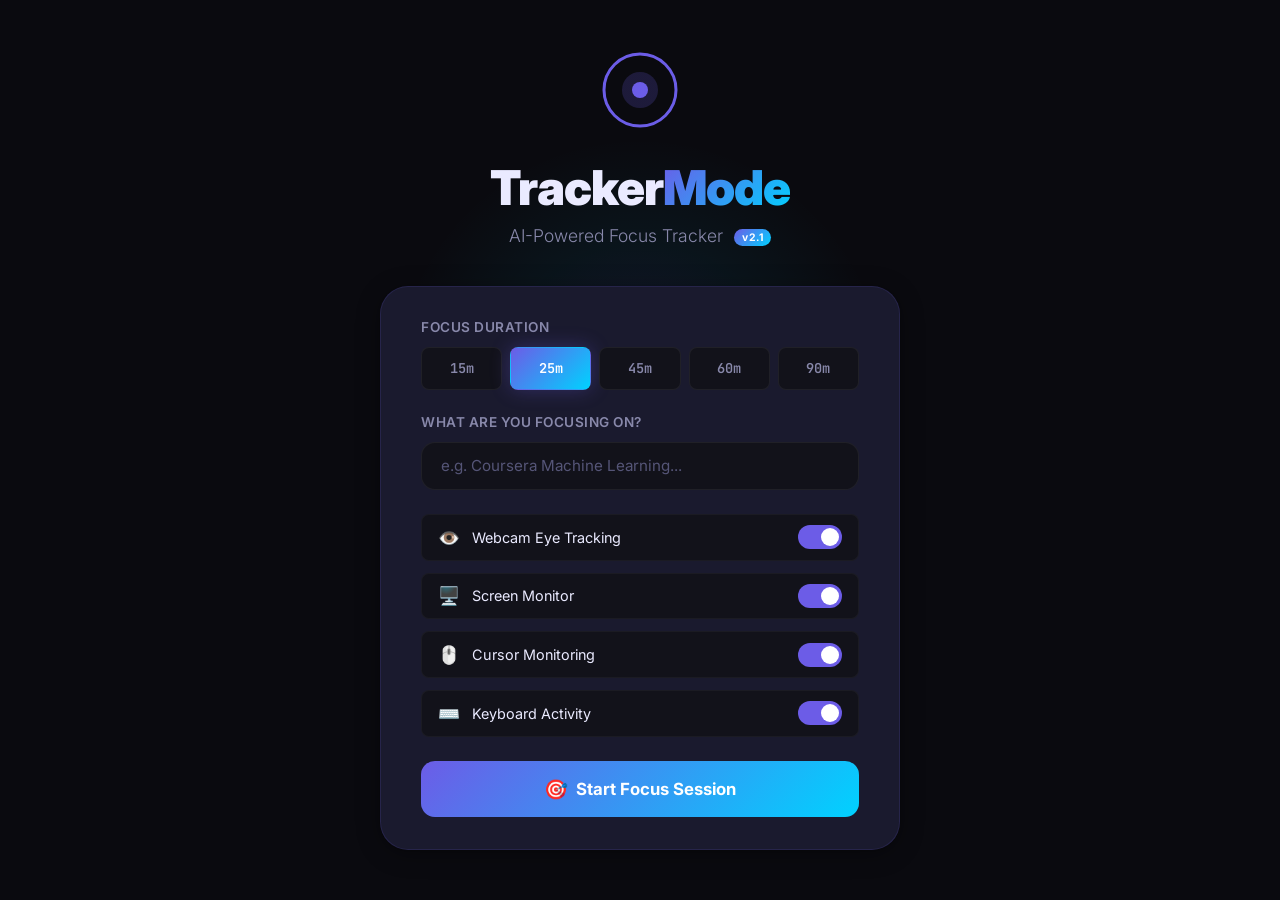
==== static/index.html @ 08599311 "feat: Implement core web interface for the focus tracker, including screen capture, Picture-in-Pictu" ====
<!DOCTYPE html>
<html lang="en">

<head>
    <meta charset="UTF-8">
    <meta name="viewport" content="width=device-width, initial-scale=1.0">
    <meta name="description"
        content="TrackerMode v2.1 — AI-powered focus tracker with eye tracking, screen monitoring, and AI analysis">
    <link rel="icon" type="image/svg+xml" href="/static/favicon.svg">
    <title>TrackerMode — Focus Tracker</title>
    <link rel="preconnect" href="https://fonts.googleapis.com">
    <link rel="preconnect" href="https://fonts.gstatic.com" crossorigin>
    <link
        href="https://fonts.googleapis.com/css2?family=Inter:wght@300;400;500;600;700;800;900&family=JetBrains+Mono:wght@400;500;600&display=swap"
        rel="stylesheet">
    <link rel="stylesheet" href="/static/style.css">
</head>

<body>
    <!-- ===== SPLASH / START SCREEN ===== -->
    <div id="splash-screen" class="screen active">
        <div class="splash-container">
            <div class="splash-glow"></div>
            <div class="splash-icon">
                <svg width="80" height="80" viewBox="0 0 80 80" fill="none">
                    <circle cx="40" cy="40" r="36" stroke="url(#grad1)" stroke-width="3" fill="none" />
                    <circle cx="40" cy="40" r="18" fill="url(#grad1)" opacity="0.2" />
                    <circle cx="40" cy="40" r="8" fill="url(#grad1)" />
                    <defs>
                        <linearGradient id="grad1" x1="0" y1="0" x2="80" y2="80">
                            <stop offset="0%" stop-color="#6C5CE7" />
                            <stop offset="100%" stop-color="#00D2FF" />
                        </linearGradient>
                    </defs>
                </svg>
            </div>
            <h1 class="splash-title">Tracker<span class="gradient-text">Mode</span></h1>
            <p class="splash-subtitle">AI-Powered Focus Tracker <span class="version-badge">v2.1</span></p>

            <div class="setup-card">
                <div class="setup-field">
                    <label for="focus-duration">Focus Duration</label>
                    <div class="duration-selector">
                        <button class="duration-btn" data-minutes="15">15m</button>
                        <button class="duration-btn active" data-minutes="25">25m</button>
                        <button class="duration-btn" data-minutes="45">45m</button>
                        <button class="duration-btn" data-minutes="60">60m</button>
                        <button class="duration-btn" data-minutes="90">90m</button>
                    </div>
                </div>

                <div class="setup-field">
                    <label for="focus-task">What are you focusing on?</label>
                    <input type="text" id="focus-task" placeholder="e.g. Coursera Machine Learning..."
                        autocomplete="off">
                </div>

                <div class="setup-toggles">
                    <div class="toggle-item">
                        <span class="toggle-icon">👁️</span>
                        <span class="toggle-label">Webcam Eye Tracking</span>
                        <label class="toggle-switch">
                            <input type="checkbox" id="toggle-webcam" checked>
                            <span class="toggle-slider"></span>
                        </label>
                    </div>
                    <div class="toggle-item">
                        <span class="toggle-icon">🖥️</span>
                        <span class="toggle-label">Screen Monitor</span>
                        <label class="toggle-switch">
                            <input type="checkbox" id="toggle-screen" checked>
                            <span class="toggle-slider"></span>
                        </label>
                    </div>
                    <div class="toggle-item">
                        <span class="toggle-icon">🖱️</span>
                        <span class="toggle-label">Cursor Monitoring</span>
                        <label class="toggle-switch">
                            <input type="checkbox" id="toggle-cursor" checked>
                            <span class="toggle-slider"></span>
                        </label>
                    </div>
                    <div class="toggle-item">
                        <span class="toggle-icon">⌨️</span>
                        <span class="toggle-label">Keyboard Activity</span>
                        <label class="toggle-switch">
                            <input type="checkbox" id="toggle-keyboard" checked>
                            <span class="toggle-slider"></span>
                        </label>
                    </div>
                </div>

                <button id="btn-start-focus" class="btn-primary btn-glow">
                    <span class="btn-icon">🎯</span>
                    Start Focus Session
                </button>
            </div>
        </div>
    </div>

    <!-- ===== FOCUS SESSION SCREEN ===== -->
    <div id="session-screen" class="screen">
        <div class="session-layout">
            <!-- Top Bar -->
            <header class="session-header">
                <div class="header-left">
                    <div class="logo-mini">
                        <svg width="28" height="28" viewBox="0 0 80 80" fill="none">
                            <circle cx="40" cy="40" r="36" stroke="url(#grad2)" stroke-width="4" fill="none" />
                            <circle cx="40" cy="40" r="8" fill="url(#grad2)" />
                            <defs>
                                <linearGradient id="grad2" x1="0" y1="0" x2="80" y2="80">
                                    <stop offset="0%" stop-color="#6C5CE7" />
                                    <stop offset="100%" stop-color="#00D2FF" />
                                </linearGradient>
                            </defs>
                        </svg>
                    </div>
                    <span class="header-task" id="header-task-name">Focusing...</span>
                </div>
                <div class="header-center">
                    <div class="timer-display" id="timer-display">25:00</div>
                </div>
                <div class="header-right">
                    <button id="btn-pip" class="btn-icon-only btn-pip-launch" title="Open PiP Metrics">
                        <svg width="18" height="18" viewBox="0 0 24 24" fill="none" stroke="currentColor"
                            stroke-width="2">
                            <rect x="2" y="3" width="20" height="14" rx="2" />
                            <rect x="12" y="10" width="8" height="6" rx="1" fill="currentColor" opacity="0.3" />
                        </svg>
                    </button>
                    <button id="btn-pause" class="btn-icon-only" title="Pause">
                        <svg width="20" height="20" viewBox="0 0 24 24" fill="currentColor">
                            <rect x="6" y="4" width="4" height="16" rx="1" />
                            <rect x="14" y="4" width="4" height="16" rx="1" />
                        </svg>
                    </button>
                    <button id="btn-stop" class="btn-icon-only btn-danger" title="End Session">
                        <svg width="20" height="20" viewBox="0 0 24 24" fill="currentColor">
                            <rect x="4" y="4" width="16" height="16" rx="2" />
                        </svg>
                    </button>
                </div>
            </header>

            <!-- Main Content -->
            <main class="session-main">
                <!-- Focus Score Ring -->
                <div class="score-section">
                    <div class="score-ring-container">
                        <svg class="score-ring" viewBox="0 0 200 200">
                            <circle class="score-ring-bg" cx="100" cy="100" r="85" />
                            <circle class="score-ring-fill" id="score-ring-fill" cx="100" cy="100" r="85" />
                        </svg>
                        <div class="score-value">
                            <span class="score-number" id="score-number">--</span>
                            <span class="score-label">Focus Score</span>
                        </div>
                    </div>
                    <div class="score-status" id="score-status">Initializing...</div>
                </div>

                <!-- Stats Grid -->
                <div class="stats-grid">
                    <div class="stat-card" id="stat-webcam">
                        <div class="stat-icon">👁️</div>
                        <div class="stat-info">
                            <span class="stat-value" id="stat-webcam-value">--</span>
                            <span class="stat-label">Eye Contact</span>
                        </div>
                        <div class="stat-indicator" id="stat-webcam-indicator"></div>
                    </div>
                    <div class="stat-card" id="stat-cursor">
                        <div class="stat-icon">🖱️</div>
                        <div class="stat-info">
                            <span class="stat-value" id="stat-cursor-value">Active</span>
                            <span class="stat-label">Cursor</span>
                        </div>
                        <div class="stat-indicator active" id="stat-cursor-indicator"></div>
                    </div>
                    <div class="stat-card" id="stat-keyboard">
                        <div class="stat-icon">⌨️</div>
                        <div class="stat-info">
                            <span class="stat-value" id="stat-keyboard-value">Active</span>
                            <span class="stat-label">Keyboard</span>
                        </div>
                        <div class="stat-indicator active" id="stat-keyboard-indicator"></div>
                    </div>
                    <div class="stat-card">
                        <div class="stat-icon">📊</div>
                        <div class="stat-info">
                            <span class="stat-value" id="stat-avg-value">--%</span>
                            <span class="stat-label">Avg Focus</span>
                        </div>
                    </div>
                </div>

                <!-- Activity Timeline -->
                <div class="timeline-section">
                    <h3 class="section-title">Focus Timeline</h3>
                    <div class="timeline-chart" id="timeline-chart">
                        <canvas id="timeline-canvas"></canvas>
                    </div>
                </div>

                <!-- Activity Log -->
                <div class="log-section">
                    <h3 class="section-title">Activity Log</h3>
                    <div class="log-list" id="log-list">
                        <div class="log-item log-info">
                            <span class="log-time">--:--</span>
                            <span class="log-msg">Session starting...</span>
                        </div>
                    </div>
                </div>
            </main>

            <!-- Floating Metrics Bar (right side) -->
            <div class="floating-bar" id="floating-bar">
                <button class="floating-bar-toggle" id="floating-bar-toggle" title="Toggle Metrics">
                    <svg width="16" height="16" viewBox="0 0 24 24" fill="currentColor">
                        <path d="M3 3h4v18H3V3zm7 4h4v14h-4V7zm7 6h4v8h-4v-8z" />
                    </svg>
                </button>
                <div class="floating-bar-content" id="floating-bar-content">
                    <div class="float-metric">
                        <span class="float-label">GAZE</span>
                        <div class="gauge-bar">
                            <div class="gauge-fill" id="gauge-gaze"></div>
                        </div>
                        <span class="float-val" id="float-gaze-val">--</span>
                    </div>
                    <div class="float-metric">
                        <span class="float-label">EYES</span>
                        <div class="gauge-bar">
                            <div class="gauge-fill" id="gauge-eyes"></div>
                        </div>
                        <span class="float-val" id="float-eyes-val">--</span>
                    </div>
                    <div class="float-metric">
                        <span class="float-label">HEAD</span>
                        <div class="gauge-bar">
                            <div class="gauge-fill" id="gauge-head"></div>
                        </div>
                        <span class="float-val" id="float-head-val">--</span>
                    </div>
                    <div class="float-metric">
                        <span class="float-label">MOUSE</span>
                        <div class="gauge-bar">
                            <div class="gauge-fill" id="gauge-mouse"></div>
                        </div>
                        <span class="float-val" id="float-mouse-val">--</span>
                    </div>
                    <div class="float-metric">
                        <span class="float-label">KEYS</span>
                        <div class="gauge-bar">
                            <div class="gauge-fill" id="gauge-keys"></div>
                        </div>
                        <span class="float-val" id="float-keys-val">--</span>
                    </div>
                    <div class="float-metric float-blink">
                        <span class="float-label">BLINK</span>
                        <span class="float-val mono" id="float-blink-val">--/m</span>
                    </div>
                </div>
            </div>

            <!-- Webcam preview -->
            <div class="webcam-preview" id="webcam-preview">
                <video id="webcam-video" autoplay playsinline muted></video>
                <canvas id="webcam-canvas" style="display:none;"></canvas>
                <div class="webcam-label">Webcam</div>
            </div>

            <!-- Screen capture preview -->
            <div class="screen-preview" id="screen-preview">
                <video id="screen-video" autoplay playsinline muted></video>
                <canvas id="screen-canvas" style="display:none;"></canvas>
                <img id="screen-thumbnail" class="screen-thumbnail" alt="Screen">
                <div class="webcam-label">Screen</div>
            </div>
        </div>
    </div>

    <!-- ===== QUIZ OVERLAY ===== -->
    <div id="quiz-overlay" class="overlay hidden">
        <div class="quiz-container">
            <div class="quiz-pulse"></div>
            <div class="quiz-header">
                <span class="quiz-icon">⚡</span>
                <h2>Focus Check!</h2>
                <p class="quiz-subtitle" id="quiz-roast">Stay focused! Answer this to continue.</p>
            </div>
            <div class="quiz-body">
                <p class="quiz-question" id="quiz-question">What is 7 × 8?</p>
                <div class="quiz-options" id="quiz-options"></div>
            </div>
            <div class="quiz-footer">
                <div class="quiz-timer-bar">
                    <div class="quiz-timer-fill" id="quiz-timer-fill"></div>
                </div>
            </div>
        </div>
    </div>

    <!-- ===== PiP ALERT BAR (persistent notification) ===== -->
    <div id="notification-container" class="notification-container"></div>
    <div id="pip-alert" class="pip-alert hidden">
        <div class="pip-alert-icon" id="pip-alert-icon">⚠️</div>
        <div class="pip-alert-content">
            <div class="pip-alert-title" id="pip-alert-title">Focus Dropping!</div>
            <div class="pip-alert-msg" id="pip-alert-msg">Stay focused on your task</div>
        </div>
        <div class="pip-alert-score">
            <span class="pip-alert-score-val" id="pip-alert-score">--</span>
            <span class="pip-alert-score-label">SCORE</span>
        </div>
        <button class="pip-alert-close" id="pip-alert-close">✕</button>
    </div>

    <!-- ===== ALARM OVERLAY (plays sound until dismissed) ===== -->
    <div id="alarm-overlay" class="alarm-overlay hidden">
        <div class="alarm-content">
            <div class="alarm-pulse-ring"></div>
            <div class="alarm-icon">🚨</div>
            <h2 class="alarm-title">Focus Lost!</h2>
            <p class="alarm-msg" id="alarm-msg">You've been unfocused for too long!</p>
            <button id="btn-im-back" class="btn-im-back">
                <span>✋</span> I'm Back — Let's Focus!
            </button>
        </div>
    </div>

    <!-- Alarm sound -->
    <audio id="alarm-sound" loop preload="auto">
        <source src="/static/mixkit-urgent-simple-tone-loop-2976.wav" type="audio/wav">
    </audio>

    <!-- ===== SUMMARY SCREEN ===== -->
    <div id="summary-screen" class="screen">
        <div class="summary-container">
            <div class="summary-icon">🎉</div>
            <h1>Session Complete!</h1>
            <div class="summary-stats">
                <div class="summary-stat">
                    <span class="summary-stat-value" id="summary-duration">00:00</span>
                    <span class="summary-stat-label">Duration</span>
                </div>
                <div class="summary-stat">
                    <span class="summary-stat-value" id="summary-focus">--%</span>
                    <span class="summary-stat-label">Avg Focus</span>
                </div>
                <div class="summary-stat">
                    <span class="summary-stat-value" id="summary-alerts">0</span>
                    <span class="summary-stat-label">Alerts</span>
                </div>
                <div class="summary-stat">
                    <span class="summary-stat-value" id="summary-quizzes">0</span>
                    <span class="summary-stat-label">Quizzes</span>
                </div>
            </div>

            <!-- AI Analysis Section -->
            <div class="ai-analysis-section" id="ai-analysis-section">
                <h2 class="ai-analysis-title">🤖 AI Coach Analysis</h2>
                <div class="ai-analysis-idle" id="ai-idle">
                    <p>Mau analisis sesi dengan AI? (menggunakan API credit)</p>
                    <button id="btn-ai-analyze" class="btn-ai-analyze">
                        <span>🤖</span> Analisis dengan AI
                    </button>
                </div>
                <div class="ai-analysis-loading" id="ai-loading" style="display:none;">
                    <div class="ai-spinner"></div>
                    <p>Analyzing your session with AI...</p>
                </div>
                <div class="ai-analysis-result" id="ai-result" style="display:none;"></div>
            </div>

            <button id="btn-restart" class="btn-primary btn-glow">
                <span class="btn-icon">🔄</span>
                Start New Session
            </button>
        </div>
    </div>

    <script src="/static/tracker.js"></script>
    <script src="/static/webcam.js"></script>
    <script src="/static/screencapture.js"></script>
    <script src="/static/quiz.js"></script>
    <script src="/static/session.js"></script>
    <script src="/static/dashboard.js"></script>
    <script src="/static/pip.js"></script>
    <script src="/static/main.js"></script>
</body>

</html>
---- static/style.css ----
/* ============================================
   TrackerMode v2 — Focus Tracker
   Premium Dark Mode Design System
   ============================================ */

/* --- CSS Variables / Design Tokens --- */
:root {
    --bg-primary: #0a0a0f;
    --bg-secondary: #12121a;
    --bg-card: #1a1a2e;
    --bg-card-hover: #222240;
    --bg-overlay: rgba(10, 10, 15, 0.92);

    --accent-primary: #6C5CE7;
    --accent-secondary: #00D2FF;
    --accent-gradient: linear-gradient(135deg, #6C5CE7 0%, #00D2FF 100%);
    --accent-glow: 0 0 30px rgba(108, 92, 231, 0.4), 0 0 60px rgba(0, 210, 255, 0.15);

    --text-primary: #EAEAFF;
    --text-secondary: #8888AA;
    --text-muted: #555577;

    --success: #00E676;
    --warning: #FFB300;
    --danger: #FF5252;

    --radius-sm: 8px;
    --radius-md: 14px;
    --radius-lg: 20px;
    --radius-xl: 28px;

    --shadow-card: 0 4px 24px rgba(0, 0, 0, 0.3), 0 1px 4px rgba(0, 0, 0, 0.2);
    --shadow-glow: 0 0 40px rgba(108, 92, 231, 0.3);

    --font-main: 'Inter', -apple-system, BlinkMacSystemFont, sans-serif;
    --font-mono: 'JetBrains Mono', 'Fira Code', monospace;

    --transition-fast: 0.15s ease;
    --transition-normal: 0.3s cubic-bezier(0.4, 0, 0.2, 1);
    --transition-slow: 0.5s cubic-bezier(0.4, 0, 0.2, 1);
}

/* --- Reset & Base --- */
*,
*::before,
*::after {
    margin: 0;
    padding: 0;
    box-sizing: border-box;
}

html {
    font-size: 16px;
    scroll-behavior: smooth;
}

body {
    font-family: var(--font-main);
    background: var(--bg-primary);
    color: var(--text-primary);
    min-height: 100vh;
    overflow-x: hidden;
    -webkit-font-smoothing: antialiased;
}

/* --- Screens --- */
.screen {
    display: none;
    min-height: 100vh;
    animation: fadeIn 0.4s ease;
}

.screen.active {
    display: block;
}

@keyframes fadeIn {
    from {
        opacity: 0;
        transform: translateY(10px);
    }

    to {
        opacity: 1;
        transform: translateY(0);
    }
}

/* ============================================
   SPLASH / START SCREEN
   ============================================ */
.splash-container {
    display: flex;
    flex-direction: column;
    align-items: center;
    justify-content: center;
    min-height: 100vh;
    padding: 2rem;
    position: relative;
}

.splash-glow {
    position: absolute;
    top: 15%;
    left: 50%;
    transform: translateX(-50%);
    width: 500px;
    height: 500px;
    background: radial-gradient(circle, rgba(108, 92, 231, 0.15) 0%, rgba(0, 210, 255, 0.05) 40%, transparent 70%);
    pointer-events: none;
    z-index: 0;
}

.splash-icon {
    position: relative;
    z-index: 1;
    animation: pulse-glow 3s infinite ease-in-out;
    margin-bottom: 1.5rem;
}

@keyframes pulse-glow {

    0%,
    100% {
        filter: drop-shadow(0 0 15px rgba(108, 92, 231, 0.5));
    }

    50% {
        filter: drop-shadow(0 0 35px rgba(0, 210, 255, 0.6));
    }
}

.splash-title {
    font-size: 3rem;
    font-weight: 900;
    letter-spacing: -1px;
    position: relative;
    z-index: 1;
}

.gradient-text {
    background: var(--accent-gradient);
    -webkit-background-clip: text;
    background-clip: text;
    -webkit-text-fill-color: transparent;
}

.splash-subtitle {
    color: var(--text-secondary);
    font-size: 1.1rem;
    margin-top: 0.5rem;
    margin-bottom: 2.5rem;
    font-weight: 300;
    position: relative;
    z-index: 1;
}

/* Setup Card */
.setup-card {
    background: var(--bg-card);
    border: 1px solid rgba(108, 92, 231, 0.15);
    border-radius: var(--radius-xl);
    padding: 2rem 2.5rem;
    width: 100%;
    max-width: 520px;
    position: relative;
    z-index: 1;
    box-shadow: var(--shadow-card);
    backdrop-filter: blur(10px);
}

.setup-field {
    margin-bottom: 1.5rem;
}

.setup-field label {
    display: block;
    font-size: 0.85rem;
    font-weight: 600;
    color: var(--text-secondary);
    text-transform: uppercase;
    letter-spacing: 0.5px;
    margin-bottom: 0.75rem;
}

.setup-field input[type="text"] {
    width: 100%;
    padding: 0.85rem 1.2rem;
    background: var(--bg-secondary);
    border: 1px solid rgba(255, 255, 255, 0.06);
    border-radius: var(--radius-md);
    color: var(--text-primary);
    font-family: var(--font-main);
    font-size: 0.95rem;
    outline: none;
    transition: border-color var(--transition-fast);
}

.setup-field input[type="text"]:focus {
    border-color: var(--accent-primary);
    box-shadow: 0 0 0 3px rgba(108, 92, 231, 0.15);
}

.setup-field input[type="text"]::placeholder {
    color: var(--text-muted);
}

/* Duration Selector */
.duration-selector {
    display: flex;
    gap: 0.5rem;
}

.duration-btn {
    flex: 1;
    padding: 0.7rem 0.5rem;
    border: 1px solid rgba(255, 255, 255, 0.06);
    border-radius: var(--radius-sm);
    background: var(--bg-secondary);
    color: var(--text-secondary);
    font-family: var(--font-mono);
    font-weight: 600;
    font-size: 0.85rem;
    cursor: pointer;
    transition: all var(--transition-fast);
}

.duration-btn:hover {
    border-color: var(--accent-primary);
    color: var(--text-primary);
}

.duration-btn.active {
    background: var(--accent-gradient);
    color: white;
    border-color: transparent;
    box-shadow: 0 0 20px rgba(108, 92, 231, 0.3);
}

/* Toggle Items */
.setup-toggles {
    margin-bottom: 1.5rem;
    display: flex;
    flex-direction: column;
    gap: 0.75rem;
}

.toggle-item {
    display: flex;
    align-items: center;
    gap: 0.75rem;
    padding: 0.65rem 1rem;
    background: var(--bg-secondary);
    border-radius: var(--radius-sm);
    border: 1px solid rgba(255, 255, 255, 0.04);
}

.toggle-icon {
    font-size: 1.1rem;
}

.toggle-label {
    flex: 1;
    font-size: 0.9rem;
    color: var(--text-primary);
}

.toggle-switch {
    position: relative;
    width: 44px;
    height: 24px;
    cursor: pointer;
}

.toggle-switch input {
    opacity: 0;
    width: 0;
    height: 0;
}

.toggle-slider {
    position: absolute;
    inset: 0;
    background: var(--bg-card);
    border-radius: 24px;
    transition: background var(--transition-fast);
}

.toggle-slider::before {
    content: '';
    position: absolute;
    left: 3px;
    top: 3px;
    width: 18px;
    height: 18px;
    border-radius: 50%;
    background: var(--text-muted);
    transition: all var(--transition-fast);
}

.toggle-switch input:checked+.toggle-slider {
    background: var(--accent-primary);
}

.toggle-switch input:checked+.toggle-slider::before {
    transform: translateX(20px);
    background: white;
}

/* Primary Button */
.btn-primary {
    width: 100%;
    padding: 1rem 2rem;
    background: var(--accent-gradient);
    color: white;
    border: none;
    border-radius: var(--radius-md);
    font-family: var(--font-main);
    font-size: 1.05rem;
    font-weight: 700;
    cursor: pointer;
    display: flex;
    align-items: center;
    justify-content: center;
    gap: 0.5rem;
    transition: all var(--transition-normal);
    position: relative;
    overflow: hidden;
}

.btn-primary:hover {
    transform: translateY(-2px);
    box-shadow: var(--accent-glow);
}

.btn-primary:active {
    transform: translateY(0);
}

.btn-glow::after {
    content: '';
    position: absolute;
    inset: -2px;
    background: var(--accent-gradient);
    border-radius: inherit;
    z-index: -1;
    filter: blur(15px);
    opacity: 0.4;
    animation: glow-pulse 3s infinite;
}

@keyframes glow-pulse {

    0%,
    100% {
        opacity: 0.3;
    }

    50% {
        opacity: 0.6;
    }
}

.btn-icon {
    font-size: 1.2rem;
}

/* ============================================
   SESSION SCREEN
   ============================================ */
.session-layout {
    min-height: 100vh;
    display: flex;
    flex-direction: column;
}

/* Header */
.session-header {
    display: flex;
    align-items: center;
    justify-content: space-between;
    padding: 0.75rem 1.5rem;
    background: var(--bg-secondary);
    border-bottom: 1px solid rgba(255, 255, 255, 0.04);
    position: sticky;
    top: 0;
    z-index: 100;
    backdrop-filter: blur(20px);
}

.header-left {
    display: flex;
    align-items: center;
    gap: 0.75rem;
}

.header-task {
    font-size: 0.9rem;
    color: var(--text-secondary);
    max-width: 200px;
    overflow: hidden;
    text-overflow: ellipsis;
    white-space: nowrap;
}

.timer-display {
    font-family: var(--font-mono);
    font-size: 1.6rem;
    font-weight: 700;
    background: var(--accent-gradient);
    -webkit-background-clip: text;
    background-clip: text;
    -webkit-text-fill-color: transparent;
    letter-spacing: 2px;
}

.header-right {
    display: flex;
    gap: 0.5rem;
}

.btn-icon-only {
    width: 36px;
    height: 36px;
    border-radius: var(--radius-sm);
    border: 1px solid rgba(255, 255, 255, 0.08);
    background: var(--bg-card);
    color: var(--text-secondary);
    cursor: pointer;
    display: flex;
    align-items: center;
    justify-content: center;
    transition: all var(--transition-fast);
}

.btn-icon-only:hover {
    border-color: var(--accent-primary);
    color: var(--text-primary);
}

.btn-danger:hover {
    border-color: var(--danger);
    color: var(--danger);
    background: rgba(255, 82, 82, 0.1);
}

.btn-pip-launch {
    border-color: rgba(108, 92, 231, 0.3) !important;
    color: var(--accent-primary) !important;
}

.btn-pip-launch:hover {
    background: rgba(108, 92, 231, 0.15) !important;
    border-color: var(--accent-primary) !important;
    box-shadow: 0 0 12px rgba(108, 92, 231, 0.3);
}

.btn-pip-launch.active {
    background: rgba(108, 92, 231, 0.2) !important;
    border-color: var(--accent-primary) !important;
    color: var(--accent-secondary) !important;
}

/* Main Content */
.session-main {
    flex: 1;
    padding: 1.5rem;
    max-width: 900px;
    width: 100%;
    margin: 0 auto;
}

/* Score Ring */
.score-section {
    display: flex;
    flex-direction: column;
    align-items: center;
    padding: 1.5rem 0 1rem;
}

.score-ring-container {
    position: relative;
    width: 180px;
    height: 180px;
}

.score-ring {
    width: 100%;
    height: 100%;
    transform: rotate(-90deg);
}

.score-ring-bg {
    fill: none;
    stroke: var(--bg-card);
    stroke-width: 10;
}

.score-ring-fill {
    fill: none;
    stroke: url(#grad2);
    stroke-width: 10;
    stroke-linecap: round;
    stroke-dasharray: 534;
    stroke-dashoffset: 534;
    transition: stroke-dashoffset 0.8s cubic-bezier(0.4, 0, 0.2, 1);
}

.score-value {
    position: absolute;
    inset: 0;
    display: flex;
    flex-direction: column;
    align-items: center;
    justify-content: center;
}

.score-number {
    font-size: 3rem;
    font-weight: 900;
    font-family: var(--font-mono);
    line-height: 1;
}

.score-label {
    font-size: 0.75rem;
    color: var(--text-secondary);
    text-transform: uppercase;
    letter-spacing: 1px;
    margin-top: 0.25rem;
}

.score-status {
    margin-top: 0.75rem;
    font-size: 0.9rem;
    color: var(--text-secondary);
    font-weight: 500;
    padding: 0.3rem 1rem;
    background: var(--bg-card);
    border-radius: 20px;
}

.score-status.good {
    color: var(--success);
    border: 1px solid rgba(0, 230, 118, 0.2);
}

.score-status.warning {
    color: var(--warning);
    border: 1px solid rgba(255, 179, 0, 0.2);
}

.score-status.danger {
    color: var(--danger);
    border: 1px solid rgba(255, 82, 82, 0.2);
}

/* Stats Grid */
.stats-grid {
    display: grid;
    grid-template-columns: repeat(4, 1fr);
    gap: 0.75rem;
    margin-top: 1rem;
}

.stat-card {
    background: var(--bg-card);
    border: 1px solid rgba(255, 255, 255, 0.04);
    border-radius: var(--radius-md);
    padding: 1rem;
    display: flex;
    align-items: center;
    gap: 0.75rem;
    position: relative;
    overflow: hidden;
    transition: all var(--transition-fast);
}

.stat-card:hover {
    border-color: rgba(108, 92, 231, 0.2);
    background: var(--bg-card-hover);
}

.stat-icon {
    font-size: 1.5rem;
}

.stat-info {
    display: flex;
    flex-direction: column;
}

.stat-value {
    font-size: 1rem;
    font-weight: 700;
    font-family: var(--font-mono);
}

.stat-label {
    font-size: 0.7rem;
    color: var(--text-muted);
    text-transform: uppercase;
    letter-spacing: 0.5px;
}

.stat-indicator {
    position: absolute;
    top: 8px;
    right: 8px;
    width: 8px;
    height: 8px;
    border-radius: 50%;
    background: var(--text-muted);
}

.stat-indicator.active {
    background: var(--success);
    box-shadow: 0 0 8px rgba(0, 230, 118, 0.5);
    animation: blink 2s infinite;
}

.stat-indicator.warning {
    background: var(--warning);
    box-shadow: 0 0 8px rgba(255, 179, 0, 0.5);
}

.stat-indicator.danger {
    background: var(--danger);
    box-shadow: 0 0 8px rgba(255, 82, 82, 0.5);
    animation: blink 0.8s infinite;
}

@keyframes blink {

    0%,
    100% {
        opacity: 1;
    }

    50% {
        opacity: 0.4;
    }
}

/* Section Titles */
.section-title {
    font-size: 0.85rem;
    font-weight: 600;
    color: var(--text-secondary);
    text-transform: uppercase;
    letter-spacing: 0.5px;
    margin-bottom: 0.75rem;
    margin-top: 1.5rem;
}

/* Timeline Chart */
.timeline-section {
    margin-top: 1rem;
}

.timeline-chart {
    background: var(--bg-card);
    border: 1px solid rgba(255, 255, 255, 0.04);
    border-radius: var(--radius-md);
    padding: 1rem;
    height: 120px;
    position: relative;
}

#timeline-canvas {
    width: 100%;
    height: 100%;
}

/* Activity Log */
.log-section {
    margin-top: 0.5rem;
    margin-bottom: 2rem;
}

.log-list {
    background: var(--bg-card);
    border: 1px solid rgba(255, 255, 255, 0.04);
    border-radius: var(--radius-md);
    padding: 0.5rem;
    max-height: 200px;
    overflow-y: auto;
}

.log-list::-webkit-scrollbar {
    width: 4px;
}

.log-list::-webkit-scrollbar-thumb {
    background: var(--bg-card-hover);
    border-radius: 4px;
}

.log-item {
    display: flex;
    gap: 0.75rem;
    padding: 0.5rem 0.75rem;
    font-size: 0.82rem;
    border-radius: 6px;
}

.log-item:hover {
    background: rgba(255, 255, 255, 0.02);
}

.log-time {
    font-family: var(--font-mono);
    font-size: 0.75rem;
    color: var(--text-muted);
    min-width: 50px;
}

.log-msg {
    color: var(--text-secondary);
}

.log-item.log-warning .log-msg {
    color: var(--warning);
}

.log-item.log-danger .log-msg {
    color: var(--danger);
}

.log-item.log-success .log-msg {
    color: var(--success);
}

/* Webcam Preview */
.webcam-preview {
    position: fixed;
    bottom: 16px;
    right: 16px;
    width: 160px;
    height: 120px;
    border-radius: var(--radius-md);
    overflow: hidden;
    border: 2px solid rgba(108, 92, 231, 0.3);
    box-shadow: var(--shadow-card);
    z-index: 50;
    background: var(--bg-primary);
    opacity: 0;
    transition: opacity var(--transition-normal);
}

.webcam-preview.visible {
    opacity: 1;
}

.webcam-preview video {
    width: 100%;
    height: 100%;
    object-fit: cover;
    transform: scaleX(-1);
}

.webcam-label {
    position: absolute;
    bottom: 4px;
    left: 8px;
    font-size: 0.65rem;
    color: white;
    background: rgba(0, 0, 0, 0.6);
    padding: 2px 6px;
    border-radius: 4px;
    text-transform: uppercase;
    letter-spacing: 0.5px;
}

/* ============================================
   QUIZ OVERLAY
   ============================================ */
.overlay {
    position: fixed;
    inset: 0;
    background: var(--bg-overlay);
    z-index: 1000;
    display: flex;
    align-items: center;
    justify-content: center;
    animation: overlay-in 0.3s ease;
}

.overlay.hidden {
    display: none;
}

@keyframes overlay-in {
    from {
        opacity: 0;
    }

    to {
        opacity: 1;
    }
}

.quiz-container {
    background: var(--bg-card);
    border: 1px solid rgba(108, 92, 231, 0.3);
    border-radius: var(--radius-xl);
    padding: 2.5rem;
    width: 100%;
    max-width: 460px;
    text-align: center;
    position: relative;
    overflow: hidden;
    box-shadow: var(--shadow-glow);
    animation: quiz-pop 0.4s cubic-bezier(0.34, 1.56, 0.64, 1);
}

@keyframes quiz-pop {
    from {
        transform: scale(0.85) translateY(20px);
        opacity: 0;
    }

    to {
        transform: scale(1) translateY(0);
        opacity: 1;
    }
}

.quiz-pulse {
    position: absolute;
    inset: -2px;
    border-radius: inherit;
    background: var(--accent-gradient);
    opacity: 0.15;
    animation: quiz-border-pulse 2s infinite;
}

@keyframes quiz-border-pulse {

    0%,
    100% {
        opacity: 0.1;
    }

    50% {
        opacity: 0.25;
    }
}

.quiz-header {
    position: relative;
    z-index: 1;
    margin-bottom: 1.5rem;
}

.quiz-icon {
    font-size: 2.5rem;
    display: block;
    margin-bottom: 0.5rem;
}

.quiz-header h2 {
    font-size: 1.5rem;
    font-weight: 800;
}

.quiz-subtitle {
    font-size: 0.85rem;
    color: var(--text-secondary);
    margin-top: 0.25rem;
}

.quiz-body {
    position: relative;
    z-index: 1;
}

.quiz-question {
    font-size: 1.4rem;
    font-weight: 700;
    font-family: var(--font-mono);
    margin-bottom: 1.5rem;
    color: var(--text-primary);
}

.quiz-options {
    display: grid;
    grid-template-columns: 1fr 1fr;
    gap: 0.75rem;
}

.quiz-option {
    padding: 1rem;
    border: 2px solid rgba(255, 255, 255, 0.08);
    border-radius: var(--radius-md);
    background: var(--bg-secondary);
    color: var(--text-primary);
    font-family: var(--font-mono);
    font-size: 1.1rem;
    font-weight: 600;
    cursor: pointer;
    transition: all var(--transition-fast);
}

.quiz-option:hover {
    border-color: var(--accent-primary);
    background: rgba(108, 92, 231, 0.1);
    transform: translateY(-2px);
}

.quiz-option.correct {
    border-color: var(--success);
    background: rgba(0, 230, 118, 0.15);
    color: var(--success);
}

.quiz-option.wrong {
    border-color: var(--danger);
    background: rgba(255, 82, 82, 0.15);
    color: var(--danger);
}

.quiz-footer {
    position: relative;
    z-index: 1;
    margin-top: 1.5rem;
}

.quiz-timer-bar {
    width: 100%;
    height: 4px;
    background: var(--bg-secondary);
    border-radius: 4px;
    overflow: hidden;
}

.quiz-timer-fill {
    height: 100%;
    background: var(--accent-gradient);
    border-radius: 4px;
    width: 100%;
    transition: width 0.5s linear;
}

/* ============================================
   NOTIFICATIONS
   ============================================ */
.notification-container {
    position: fixed;
    top: 16px;
    right: 16px;
    z-index: 500;
    display: flex;
    flex-direction: column;
    gap: 0.5rem;
    max-width: 380px;
}

.notification {
    background: var(--bg-card);
    border: 1px solid rgba(255, 255, 255, 0.06);
    border-radius: var(--radius-md);
    padding: 1rem 1.25rem;
    display: flex;
    align-items: center;
    gap: 0.75rem;
    box-shadow: var(--shadow-card);
    animation: notif-in 0.4s cubic-bezier(0.34, 1.56, 0.64, 1);
    cursor: pointer;
    transition: opacity var(--transition-normal);
}

.notification.warning {
    border-left: 3px solid var(--warning);
}

.notification.danger {
    border-left: 3px solid var(--danger);
}

.notification.success {
    border-left: 3px solid var(--success);
}

@keyframes notif-in {
    from {
        transform: translateX(100px);
        opacity: 0;
    }

    to {
        transform: translateX(0);
        opacity: 1;
    }
}

.notification.removing {
    opacity: 0;
    transform: translateX(100px);
    transition: all 0.3s ease;
}

.notif-icon {
    font-size: 1.3rem;
    flex-shrink: 0;
}

.notif-content {
    flex: 1;
}

.notif-title {
    font-size: 0.85rem;
    font-weight: 700;
}

.notif-msg {
    font-size: 0.78rem;
    color: var(--text-secondary);
    margin-top: 0.15rem;
}

/* ============================================
   SUMMARY SCREEN
   ============================================ */
.summary-container {
    display: flex;
    flex-direction: column;
    align-items: center;
    justify-content: center;
    min-height: 100vh;
    padding: 2rem;
    text-align: center;
}

.summary-icon {
    font-size: 4rem;
    margin-bottom: 1rem;
    animation: bounce 1s ease;
}

@keyframes bounce {

    0%,
    100% {
        transform: translateY(0);
    }

    40% {
        transform: translateY(-20px);
    }

    60% {
        transform: translateY(-10px);
    }
}

.summary-container h1 {
    font-size: 2.5rem;
    font-weight: 900;
    margin-bottom: 2rem;
}

.summary-stats {
    display: grid;
    grid-template-columns: repeat(4, 1fr);
    gap: 1rem;
    margin-bottom: 2.5rem;
    width: 100%;
    max-width: 600px;
}

.summary-stat {
    background: var(--bg-card);
    border: 1px solid rgba(255, 255, 255, 0.04);
    border-radius: var(--radius-md);
    padding: 1.5rem 1rem;
}

.summary-stat-value {
    display: block;
    font-size: 1.8rem;
    font-weight: 800;
    font-family: var(--font-mono);
    background: var(--accent-gradient);
    -webkit-background-clip: text;
    background-clip: text;
    -webkit-text-fill-color: transparent;
}

.summary-stat-label {
    display: block;
    font-size: 0.75rem;
    color: var(--text-muted);
    text-transform: uppercase;
    letter-spacing: 0.5px;
    margin-top: 0.25rem;
}

#btn-restart {
    max-width: 300px;
}

/* ============================================
   RESPONSIVE
   ============================================ */
@media (max-width: 768px) {
    .stats-grid {
        grid-template-columns: repeat(2, 1fr);
    }

    .summary-stats {
        grid-template-columns: repeat(2, 1fr);
    }

    .splash-title {
        font-size: 2.2rem;
    }

    .setup-card {
        padding: 1.5rem;
    }

    .duration-selector {
        flex-wrap: wrap;
    }

    .timer-display {
        font-size: 1.3rem;
    }
}

@media (max-width: 480px) {
    .session-main {
        padding: 1rem;
    }

    .score-ring-container {
        width: 150px;
        height: 150px;
    }

    .score-number {
        font-size: 2.5rem;
    }

    .floating-bar {
        display: none;
    }
}

/* ============================================
   v2.1 — VERSION BADGE
   ============================================ */
.version-badge {
    display: inline-block;
    background: var(--accent-gradient);
    color: white;
    font-size: 0.65rem;
    font-weight: 700;
    padding: 2px 8px;
    border-radius: 12px;
    vertical-align: middle;
    margin-left: 6px;
    letter-spacing: 0.5px;
}

/* ============================================
   v2.1 — FLOATING METRICS BAR
   ============================================ */
.floating-bar {
    position: fixed;
    right: 0;
    top: 50%;
    transform: translateY(-50%);
    z-index: 200;
    display: flex;
    align-items: center;
}

.floating-bar-toggle {
    width: 32px;
    height: 48px;
    background: var(--bg-card);
    border: 1px solid rgba(108, 92, 231, 0.2);
    border-right: none;
    border-radius: var(--radius-sm) 0 0 var(--radius-sm);
    color: var(--text-secondary);
    cursor: pointer;
    display: flex;
    align-items: center;
    justify-content: center;
    transition: all var(--transition-fast);
}

.floating-bar-toggle:hover {
    color: var(--accent-secondary);
    background: var(--bg-card-hover);
}

.floating-bar-content {
    background: var(--bg-card);
    border: 1px solid rgba(108, 92, 231, 0.15);
    border-right: none;
    border-radius: var(--radius-md) 0 0 var(--radius-md);
    padding: 0.75rem 0.6rem;
    display: flex;
    flex-direction: column;
    gap: 0.6rem;
    backdrop-filter: blur(20px);
    box-shadow: -4px 0 24px rgba(0, 0, 0, 0.3);
    transition: all var(--transition-normal);
    min-width: 100px;
}

.floating-bar.collapsed .floating-bar-content {
    display: none;
}

.float-metric {
    display: flex;
    flex-direction: column;
    gap: 3px;
}

.float-label {
    font-size: 0.55rem;
    font-weight: 700;
    color: var(--text-muted);
    text-transform: uppercase;
    letter-spacing: 1px;
}

.float-val {
    font-size: 0.7rem;
    font-family: var(--font-mono);
    font-weight: 600;
    color: var(--text-primary);
}

.float-val.mono {
    font-family: var(--font-mono);
}

.gauge-bar {
    width: 100%;
    height: 6px;
    background: var(--bg-secondary);
    border-radius: 4px;
    overflow: hidden;
}

.gauge-fill {
    height: 100%;
    border-radius: 4px;
    background: var(--accent-gradient);
    width: 0%;
    transition: width 0.6s cubic-bezier(0.4, 0, 0.2, 1), background 0.3s;
}

.gauge-fill.good {
    background: var(--success);
}

.gauge-fill.warning {
    background: var(--warning);
}

.gauge-fill.danger {
    background: var(--danger);
}

.float-blink {
    border-top: 1px solid rgba(255, 255, 255, 0.04);
    padding-top: 0.4rem;
}

/* ============================================
   v2.1 — SCREEN CAPTURE PREVIEW
   ============================================ */
.screen-preview {
    position: fixed;
    bottom: 144px;
    right: 16px;
    width: 160px;
    height: 90px;
    border-radius: var(--radius-md);
    overflow: hidden;
    border: 2px solid rgba(0, 210, 255, 0.3);
    box-shadow: var(--shadow-card);
    z-index: 50;
    background: var(--bg-primary);
    opacity: 0;
    transition: opacity var(--transition-normal);
}

.screen-preview.visible {
    opacity: 1;
}

.screen-preview video {
    display: none;
}

.screen-thumbnail {
    width: 100%;
    height: 100%;
    object-fit: cover;
}

/* ============================================
   v2.1 — AI ANALYSIS SECTION (Summary)
   ============================================ */
.ai-analysis-section {
    width: 100%;
    max-width: 650px;
    margin-bottom: 2rem;
    text-align: left;
}

.ai-analysis-title {
    font-size: 1.2rem;
    font-weight: 800;
    margin-bottom: 1rem;
    text-align: center;
}

.ai-analysis-loading {
    display: flex;
    flex-direction: column;
    align-items: center;
    gap: 1rem;
    padding: 2rem;
    color: var(--text-secondary);
}

.ai-spinner {
    width: 36px;
    height: 36px;
    border: 3px solid var(--bg-card-hover);
    border-top: 3px solid var(--accent-primary);
    border-radius: 50%;
    animation: spin 1s linear infinite;
}

@keyframes spin {
    to {
        transform: rotate(360deg);
    }
}

.ai-analysis-result {
    background: var(--bg-card);
    border: 1px solid rgba(108, 92, 231, 0.15);
    border-radius: var(--radius-lg);
    padding: 1.5rem 2rem;
    line-height: 1.7;
    font-size: 0.9rem;
    color: var(--text-primary);
    white-space: pre-wrap;
}

.ai-analysis-result strong {
    color: var(--accent-secondary);
}

.ai-analysis-result h3,
.ai-analysis-result h2 {
    margin-top: 0.75rem;
    margin-bottom: 0.25rem;
}

.ai-analysis-result ul,
.ai-analysis-result ol {
    padding-left: 1.25rem;
    margin: 0.25rem 0;
}

/* ============================================
   v2.1 — PiP ALERT BAR
   ============================================ */
.pip-alert {
    position: fixed;
    bottom: 20px;
    left: 50%;
    transform: translateX(-50%) translateY(0);
    z-index: 600;
    display: flex;
    align-items: center;
    gap: 1rem;
    padding: 0.8rem 1.2rem;
    background: rgba(18, 18, 26, 0.95);
    border: 1px solid rgba(255, 82, 82, 0.3);
    border-radius: var(--radius-lg);
    backdrop-filter: blur(20px);
    box-shadow: 0 8px 32px rgba(255, 82, 82, 0.15), 0 0 60px rgba(255, 82, 82, 0.05);
    animation: pip-slide-up 0.5s cubic-bezier(0.34, 1.56, 0.64, 1);
    min-width: 360px;
    max-width: 520px;
}

.pip-alert.hidden {
    display: none;
}

.pip-alert.warning {
    border-color: rgba(255, 179, 0, 0.4);
    box-shadow: 0 8px 32px rgba(255, 179, 0, 0.15), 0 0 60px rgba(255, 179, 0, 0.05);
}

.pip-alert.danger {
    border-color: rgba(255, 82, 82, 0.5);
    box-shadow: 0 8px 32px rgba(255, 82, 82, 0.2), 0 0 60px rgba(255, 82, 82, 0.08);
    animation: pip-slide-up 0.5s cubic-bezier(0.34, 1.56, 0.64, 1), pip-pulse 2s infinite;
}

.pip-alert.success {
    border-color: rgba(0, 230, 118, 0.4);
    box-shadow: 0 8px 32px rgba(0, 230, 118, 0.12);
}

@keyframes pip-slide-up {
    from {
        transform: translateX(-50%) translateY(80px);
        opacity: 0;
    }

    to {
        transform: translateX(-50%) translateY(0);
        opacity: 1;
    }
}

@keyframes pip-pulse {

    0%,
    100% {
        border-color: rgba(255, 82, 82, 0.5);
    }

    50% {
        border-color: rgba(255, 82, 82, 0.9);
    }
}

.pip-alert-icon {
    font-size: 1.6rem;
    flex-shrink: 0;
}

.pip-alert-content {
    flex: 1;
}

.pip-alert-title {
    font-size: 0.9rem;
    font-weight: 700;
    color: var(--text-primary);
}

.pip-alert-msg {
    font-size: 0.78rem;
    color: var(--text-secondary);
    margin-top: 2px;
}

.pip-alert-score {
    display: flex;
    flex-direction: column;
    align-items: center;
    padding-left: 0.75rem;
    border-left: 1px solid rgba(255, 255, 255, 0.08);
}

.pip-alert-score-val {
    font-size: 1.4rem;
    font-weight: 900;
    font-family: var(--font-mono);
    color: var(--danger);
}

.pip-alert-score-label {
    font-size: 0.55rem;
    color: var(--text-muted);
    text-transform: uppercase;
    letter-spacing: 1px;
}

.pip-alert-close {
    background: none;
    border: none;
    color: var(--text-muted);
    font-size: 1rem;
    cursor: pointer;
    padding: 4px;
    margin-left: 0.25rem;
    transition: color var(--transition-fast);
}

.pip-alert-close:hover {
    color: var(--text-primary);
}

/* ============================================
   v2.1 — AI ANALYZE BUTTON
   ============================================ */
.ai-analysis-idle {
    text-align: center;
    padding: 1.5rem;
}

.ai-analysis-idle p {
    color: var(--text-secondary);
    font-size: 0.9rem;
    margin-bottom: 1rem;
}

.btn-ai-analyze {
    display: inline-flex;
    align-items: center;
    gap: 0.5rem;
    padding: 0.75rem 1.5rem;
    background: linear-gradient(135deg, #6C5CE7 0%, #a855f7 100%);
    color: white;
    border: none;
    border-radius: var(--radius-md);
    font-family: var(--font-main);
    font-size: 0.95rem;
    font-weight: 700;
    cursor: pointer;
    transition: all var(--transition-normal);
    box-shadow: 0 4px 15px rgba(108, 92, 231, 0.3);
}

.btn-ai-analyze:hover {
    transform: translateY(-2px);
    box-shadow: 0 6px 25px rgba(108, 92, 231, 0.5);
}

.btn-ai-analyze:active {
    transform: translateY(0);
}

.btn-ai-analyze:disabled {
    opacity: 0.5;
    cursor: not-allowed;
    transform: none;
}

/* ============================================
   v2.1 — ALARM OVERLAY
   ============================================ */
.alarm-overlay {
    position: fixed;
    inset: 0;
    z-index: 9999;
    background: rgba(10, 10, 15, 0.92);
    backdrop-filter: blur(12px);
    display: flex;
    align-items: center;
    justify-content: center;
    animation: alarm-fade-in 0.3s ease;
}

.alarm-overlay.hidden {
    display: none;
}

@keyframes alarm-fade-in {
    from {
        opacity: 0;
    }

    to {
        opacity: 1;
    }
}

.alarm-content {
    text-align: center;
    position: relative;
    animation: alarm-bounce 0.5s cubic-bezier(0.34, 1.56, 0.64, 1);
}

@keyframes alarm-bounce {
    from {
        transform: scale(0.7);
        opacity: 0;
    }

    to {
        transform: scale(1);
        opacity: 1;
    }
}

.alarm-pulse-ring {
    position: absolute;
    top: 50%;
    left: 50%;
    transform: translate(-50%, -70%);
    width: 180px;
    height: 180px;
    border-radius: 50%;
    border: 3px solid rgba(255, 82, 82, 0.3);
    animation: alarm-ring-pulse 1.5s infinite;
}

@keyframes alarm-ring-pulse {
    0% {
        transform: translate(-50%, -70%) scale(1);
        opacity: 1;
    }

    100% {
        transform: translate(-50%, -70%) scale(2);
        opacity: 0;
    }
}

.alarm-icon {
    font-size: 5rem;
    margin-bottom: 1rem;
    animation: alarm-shake 0.4s infinite alternate;
}

@keyframes alarm-shake {
    0% {
        transform: rotate(-8deg);
    }

    100% {
        transform: rotate(8deg);
    }
}

.alarm-title {
    font-size: 2rem;
    font-weight: 900;
    color: #FF5252;
    margin-bottom: 0.5rem;
    text-shadow: 0 0 30px rgba(255, 82, 82, 0.4);
}

.alarm-msg {
    color: var(--text-secondary);
    font-size: 1rem;
    margin-bottom: 2rem;
    max-width: 400px;
}

.btn-im-back {
    display: inline-flex;
    align-items: center;
    gap: 0.6rem;
    padding: 1rem 2.5rem;
    background: linear-gradient(135deg, #00E676 0%, #00C853 100%);
    color: #0a0a0f;
    border: none;
    border-radius: var(--radius-lg);
    font-family: var(--font-main);
    font-size: 1.1rem;
    font-weight: 800;
    cursor: pointer;
    transition: all var(--transition-normal);
    box-shadow: 0 6px 25px rgba(0, 230, 118, 0.35);
}

.btn-im-back:hover {
    transform: translateY(-3px) scale(1.05);
    box-shadow: 0 10px 40px rgba(0, 230, 118, 0.5);
}

.btn-im-back:active {
    transform: translateY(0) scale(0.98);
}

.btn-im-back span {
    font-size: 1.3rem;
}
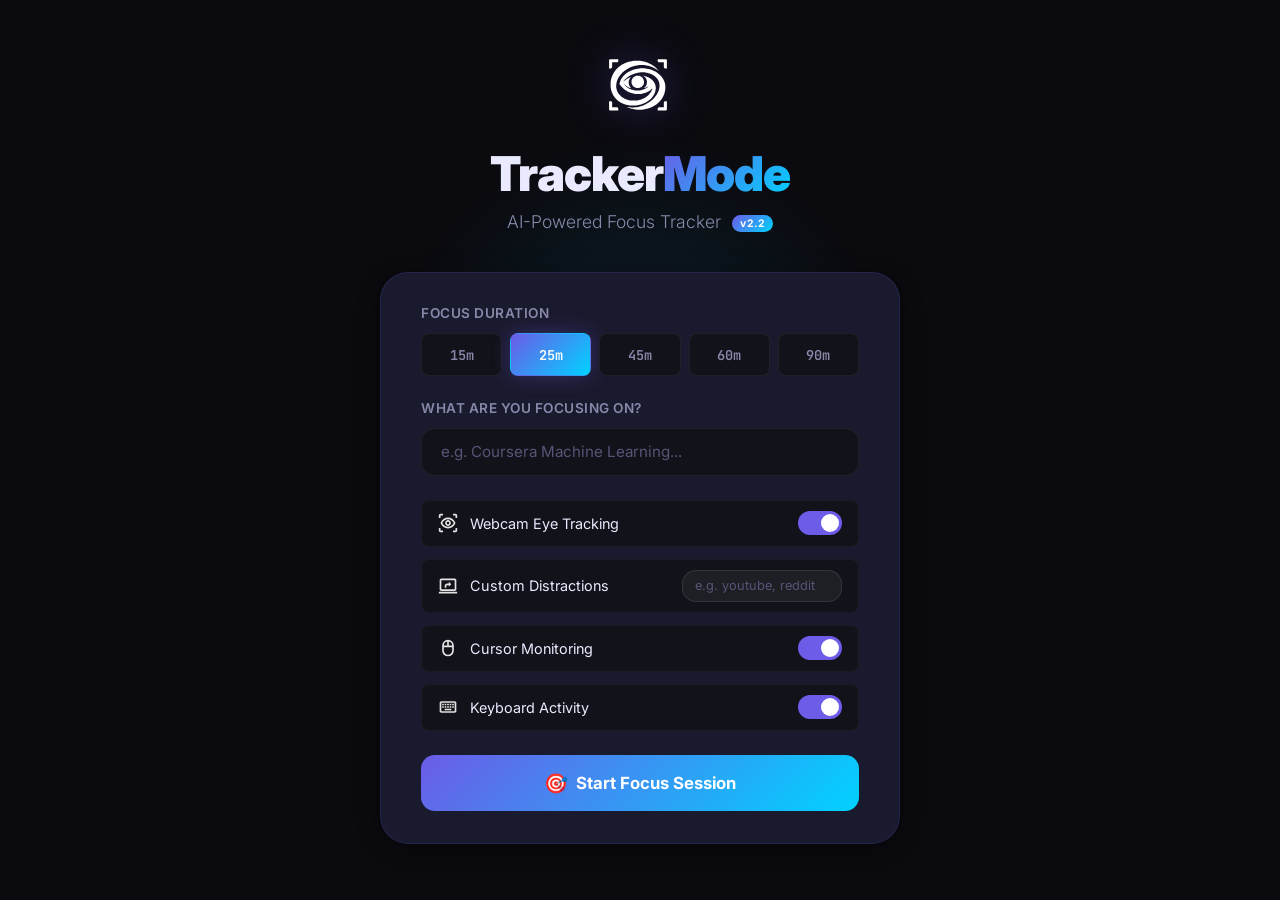
==== commit 74a3c7f1: "update the sistem" ====
--- a/static/index.html
+++ b/static/index.html
@@ -5,15 +5,15 @@
     <meta charset="UTF-8">
     <meta name="viewport" content="width=device-width, initial-scale=1.0">
     <meta name="description"
-        content="TrackerMode v2.1 — AI-powered focus tracker with eye tracking, screen monitoring, and AI analysis">
-    <link rel="icon" type="image/svg+xml" href="/static/favicon.svg">
+        content="TrackerMode v2.2 — AI-powered focus tracker with eye tracking, screen monitoring, and AI analysis">
+    <link rel="icon" type="image/png" href="/static/icon/logo.svg">
     <title>TrackerMode — Focus Tracker</title>
     <link rel="preconnect" href="https://fonts.googleapis.com">
     <link rel="preconnect" href="https://fonts.gstatic.com" crossorigin>
     <link
         href="https://fonts.googleapis.com/css2?family=Inter:wght@300;400;500;600;700;800;900&family=JetBrains+Mono:wght@400;500;600&display=swap"
         rel="stylesheet">
-    <link rel="stylesheet" href="/static/style.css">
+    <link rel="stylesheet" href="/static/css/style.css?v=2.2">
 </head>
 
 <body>
@@ -22,20 +22,11 @@
         <div class="splash-container">
             <div class="splash-glow"></div>
             <div class="splash-icon">
-                <svg width="80" height="80" viewBox="0 0 80 80" fill="none">
-                    <circle cx="40" cy="40" r="36" stroke="url(#grad1)" stroke-width="3" fill="none" />
-                    <circle cx="40" cy="40" r="18" fill="url(#grad1)" opacity="0.2" />
-                    <circle cx="40" cy="40" r="8" fill="url(#grad1)" />
-                    <defs>
-                        <linearGradient id="grad1" x1="0" y1="0" x2="80" y2="80">
-                            <stop offset="0%" stop-color="#6C5CE7" />
-                            <stop offset="100%" stop-color="#00D2FF" />
-                        </linearGradient>
-                    </defs>
-                </svg>
+                <img src="/static/icon/logo.svg" alt="TrackerMode" width="80" height="60"
+                    style="object-fit: contain; filter: drop-shadow(0 0 20px rgba(108, 92, 231, 0.4));">
             </div>
             <h1 class="splash-title">Tracker<span class="gradient-text">Mode</span></h1>
-            <p class="splash-subtitle">AI-Powered Focus Tracker <span class="version-badge">v2.1</span></p>
+            <p class="splash-subtitle">AI-Powered Focus Tracker <span class="version-badge">v2.2</span></p>
 
             <div class="setup-card">
                 <div class="setup-field">
@@ -57,7 +48,7 @@
 
                 <div class="setup-toggles">
                     <div class="toggle-item">
-                        <span class="toggle-icon">👁️</span>
+                        <img src="/static/icon/eye.svg" class="toggle-icon" alt="Eye">
                         <span class="toggle-label">Webcam Eye Tracking</span>
                         <label class="toggle-switch">
                             <input type="checkbox" id="toggle-webcam" checked>
@@ -65,15 +56,13 @@
                         </label>
                     </div>
                     <div class="toggle-item">
-                        <span class="toggle-icon">🖥️</span>
-                        <span class="toggle-label">Screen Monitor</span>
-                        <label class="toggle-switch">
-                            <input type="checkbox" id="toggle-screen" checked>
-                            <span class="toggle-slider"></span>
-                        </label>
+                        <img src="/static/icon/screen.svg" class="toggle-icon" alt="Screen">
+                        <span class="toggle-label">Custom Distractions</span>
+                        <input type="text" id="custom-distractions" class="input-distractions"
+                            placeholder="e.g. youtube, reddit" title="Comma-separated app names to block">
                     </div>
                     <div class="toggle-item">
-                        <span class="toggle-icon">🖱️</span>
+                        <img src="/static/icon/mouse.svg" class="toggle-icon" alt="Mouse">
                         <span class="toggle-label">Cursor Monitoring</span>
                         <label class="toggle-switch">
                             <input type="checkbox" id="toggle-cursor" checked>
@@ -81,7 +70,7 @@
                         </label>
                     </div>
                     <div class="toggle-item">
-                        <span class="toggle-icon">⌨️</span>
+                        <img src="/static/icon/keyboard.svg" class="toggle-icon" alt="Keyboard">
                         <span class="toggle-label">Keyboard Activity</span>
                         <label class="toggle-switch">
                             <input type="checkbox" id="toggle-keyboard" checked>
@@ -105,21 +94,26 @@
             <header class="session-header">
                 <div class="header-left">
                     <div class="logo-mini">
-                        <svg width="28" height="28" viewBox="0 0 80 80" fill="none">
-                            <circle cx="40" cy="40" r="36" stroke="url(#grad2)" stroke-width="4" fill="none" />
-                            <circle cx="40" cy="40" r="8" fill="url(#grad2)" />
-                            <defs>
-                                <linearGradient id="grad2" x1="0" y1="0" x2="80" y2="80">
-                                    <stop offset="0%" stop-color="#6C5CE7" />
-                                    <stop offset="100%" stop-color="#00D2FF" />
-                                </linearGradient>
-                            </defs>
-                        </svg>
-                    </div>
-                    <span class="header-task" id="header-task-name">Focusing...</span>
+                        <img src="/static/icon/logo.svg" alt="TrackerMode" width="28" height="20"
+                            style="object-fit: contain;">
+                    </div>
+                    <span class="header-task" id="header-task-name">Focus Session</span>
                 </div>
                 <div class="header-center">
-                    <div class="timer-display" id="timer-display">25:00</div>
+                    <div class="timer-card">
+                        <div class="timer-display" id="timer-display">25:00</div>
+                        <div class="cycle-badge" id="cycle-badge">CYCLE 1/4</div>
+                    </div>
+                    <div class="header-status-row">
+                        <div class="focus-status-badge" id="score-status">
+                            <span class="status-dot"></span>
+                            Initializing...
+                        </div>
+                        <div class="header-score">
+                            <span class="header-score-number" id="score-number">100</span>
+                            <span class="header-score-label">SCORE</span>
+                        </div>
+                    </div>
                 </div>
                 <div class="header-right">
                     <button id="btn-pip" class="btn-icon-only btn-pip-launch" title="Open PiP Metrics">
@@ -143,141 +137,166 @@
                 </div>
             </header>
 
-            <!-- Main Content -->
-            <main class="session-main">
-                <!-- Focus Score Ring -->
-                <div class="score-section">
-                    <div class="score-ring-container">
-                        <svg class="score-ring" viewBox="0 0 200 200">
-                            <circle class="score-ring-bg" cx="100" cy="100" r="85" />
-                            <circle class="score-ring-fill" id="score-ring-fill" cx="100" cy="100" r="85" />
-                        </svg>
-                        <div class="score-value">
-                            <span class="score-number" id="score-number">--</span>
-                            <span class="score-label">Focus Score</span>
-                        </div>
-                    </div>
-                    <div class="score-status" id="score-status">Initializing...</div>
-                </div>
-
-                <!-- Stats Grid -->
-                <div class="stats-grid">
-                    <div class="stat-card" id="stat-webcam">
-                        <div class="stat-icon">👁️</div>
-                        <div class="stat-info">
-                            <span class="stat-value" id="stat-webcam-value">--</span>
-                            <span class="stat-label">Eye Contact</span>
-                        </div>
-                        <div class="stat-indicator" id="stat-webcam-indicator"></div>
-                    </div>
-                    <div class="stat-card" id="stat-cursor">
-                        <div class="stat-icon">🖱️</div>
-                        <div class="stat-info">
-                            <span class="stat-value" id="stat-cursor-value">Active</span>
-                            <span class="stat-label">Cursor</span>
-                        </div>
-                        <div class="stat-indicator active" id="stat-cursor-indicator"></div>
-                    </div>
-                    <div class="stat-card" id="stat-keyboard">
-                        <div class="stat-icon">⌨️</div>
-                        <div class="stat-info">
-                            <span class="stat-value" id="stat-keyboard-value">Active</span>
-                            <span class="stat-label">Keyboard</span>
-                        </div>
-                        <div class="stat-indicator active" id="stat-keyboard-indicator"></div>
-                    </div>
-                    <div class="stat-card">
-                        <div class="stat-icon">📊</div>
-                        <div class="stat-info">
-                            <span class="stat-value" id="stat-avg-value">--%</span>
-                            <span class="stat-label">Avg Focus</span>
-                        </div>
-                    </div>
-                </div>
-
-                <!-- Activity Timeline -->
-                <div class="timeline-section">
-                    <h3 class="section-title">Focus Timeline</h3>
-                    <div class="timeline-chart" id="timeline-chart">
-                        <canvas id="timeline-canvas"></canvas>
-                    </div>
-                </div>
-
-                <!-- Activity Log -->
-                <div class="log-section">
-                    <h3 class="section-title">Activity Log</h3>
+            <!-- Dashboard Body: 3-column -->
+            <div class="dashboard-body">
+                <!-- LEFT: Activity Log Sidebar -->
+                <aside class="log-sidebar">
+                    <h3 class="sidebar-title">ACTIVITY LOG</h3>
                     <div class="log-list" id="log-list">
                         <div class="log-item log-info">
                             <span class="log-time">--:--</span>
                             <span class="log-msg">Session starting...</span>
                         </div>
                     </div>
-                </div>
-            </main>
-
-            <!-- Floating Metrics Bar (right side) -->
-            <div class="floating-bar" id="floating-bar">
-                <button class="floating-bar-toggle" id="floating-bar-toggle" title="Toggle Metrics">
-                    <svg width="16" height="16" viewBox="0 0 24 24" fill="currentColor">
-                        <path d="M3 3h4v18H3V3zm7 4h4v14h-4V7zm7 6h4v8h-4v-8z" />
-                    </svg>
-                </button>
-                <div class="floating-bar-content" id="floating-bar-content">
-                    <div class="float-metric">
-                        <span class="float-label">GAZE</span>
-                        <div class="gauge-bar">
-                            <div class="gauge-fill" id="gauge-gaze"></div>
-                        </div>
-                        <span class="float-val" id="float-gaze-val">--</span>
-                    </div>
-                    <div class="float-metric">
-                        <span class="float-label">EYES</span>
-                        <div class="gauge-bar">
-                            <div class="gauge-fill" id="gauge-eyes"></div>
-                        </div>
-                        <span class="float-val" id="float-eyes-val">--</span>
-                    </div>
-                    <div class="float-metric">
-                        <span class="float-label">HEAD</span>
-                        <div class="gauge-bar">
-                            <div class="gauge-fill" id="gauge-head"></div>
-                        </div>
-                        <span class="float-val" id="float-head-val">--</span>
-                    </div>
-                    <div class="float-metric">
-                        <span class="float-label">MOUSE</span>
-                        <div class="gauge-bar">
-                            <div class="gauge-fill" id="gauge-mouse"></div>
-                        </div>
-                        <span class="float-val" id="float-mouse-val">--</span>
-                    </div>
-                    <div class="float-metric">
-                        <span class="float-label">KEYS</span>
-                        <div class="gauge-bar">
-                            <div class="gauge-fill" id="gauge-keys"></div>
-                        </div>
-                        <span class="float-val" id="float-keys-val">--</span>
-                    </div>
-                    <div class="float-metric float-blink">
-                        <span class="float-label">BLINK</span>
-                        <span class="float-val mono" id="float-blink-val">--/m</span>
-                    </div>
-                </div>
-            </div>
-
-            <!-- Webcam preview -->
-            <div class="webcam-preview" id="webcam-preview">
-                <video id="webcam-video" autoplay playsinline muted></video>
-                <canvas id="webcam-canvas" style="display:none;"></canvas>
-                <div class="webcam-label">Webcam</div>
-            </div>
-
-            <!-- Screen capture preview -->
-            <div class="screen-preview" id="screen-preview">
-                <video id="screen-video" autoplay playsinline muted></video>
-                <canvas id="screen-canvas" style="display:none;"></canvas>
-                <img id="screen-thumbnail" class="screen-thumbnail" alt="Screen">
-                <div class="webcam-label">Screen</div>
+                </aside>
+
+                <!-- CENTER: Main Content -->
+                <main class="center-content">
+                    <!-- Stats Grid -->
+                    <div class="stats-grid">
+                        <div class="stat-card" id="stat-webcam">
+                            <div class="stat-icon-wrap">
+                                <img src="/static/icon/eye.svg" class="stat-icon-img" alt="Eye">
+                            </div>
+                            <div class="stat-info">
+                                <span class="stat-value" id="stat-webcam-value">--</span>
+                                <span class="stat-label">EYE CONTACT</span>
+                            </div>
+                            <div class="stat-indicator" id="stat-webcam-indicator"></div>
+                        </div>
+                        <div class="stat-card" id="stat-cursor">
+                            <div class="stat-icon-wrap">
+                                <img src="/static/icon/mouse.svg" class="stat-icon-img" alt="Cursor">
+                            </div>
+                            <div class="stat-info">
+                                <span class="stat-value" id="stat-cursor-value">Active</span>
+                                <span class="stat-label">CURSOR</span>
+                            </div>
+                            <div class="stat-indicator active" id="stat-cursor-indicator"></div>
+                        </div>
+                        <div class="stat-card" id="stat-keyboard">
+                            <div class="stat-icon-wrap">
+                                <img src="/static/icon/keyboard.svg" class="stat-icon-img" alt="Keyboard">
+                            </div>
+                            <div class="stat-info">
+                                <span class="stat-value" id="stat-keyboard-value">Active</span>
+                                <span class="stat-label">KEYBOARD</span>
+                            </div>
+                            <div class="stat-indicator active" id="stat-keyboard-indicator"></div>
+                        </div>
+                        <div class="stat-card">
+                            <div class="stat-icon-wrap">
+                                <img src="/static/icon/bar_avg.svg" class="stat-icon-img" alt="Average">
+                            </div>
+                            <div class="stat-info">
+                                <span class="stat-value" id="stat-avg-value">--%</span>
+                                <span class="stat-label">AVG FOCUS</span>
+                            </div>
+                        </div>
+                    </div>
+
+                    <!-- Webcam + Screen Feeds -->
+                    <div class="feeds-row">
+                        <div class="feed-panel webcam-feed" id="webcam-preview">
+                            <video id="webcam-video" autoplay playsinline muted></video>
+                            <canvas id="webcam-canvas" style="display:none;"></canvas>
+                            <div class="feed-label">WEBCAM</div>
+                        </div>
+                        <div class="feed-panel app-monitor" id="app-monitor">
+                            <div class="app-monitor-bg" id="app-monitor-bg"></div>
+                            <div class="app-monitor-inner">
+                                <div class="app-monitor-icon" id="app-monitor-icon">🖥️</div>
+                                <div class="app-monitor-name" id="active-app-name">Waiting...</div>
+                                <div class="app-monitor-title" id="active-window-title">No window detected</div>
+                            </div>
+                            <div class="app-monitor-status" id="active-app-status">Initializing</div>
+                            <div class="feed-label" style="z-index: 5;">ACTIVE APP</div>
+                        </div>
+                    </div>
+
+                    <!-- Focus Timeline -->
+                    <div class="timeline-section">
+                        <h3 class="section-title">FOCUS TIMELINE</h3>
+                        <div class="timeline-chart" id="timeline-chart">
+                            <canvas id="timeline-canvas"></canvas>
+                        </div>
+                    </div>
+
+                    <!-- Session Rules -->
+                    <div class="session-rules">
+                        <div class="rules-row">
+                            <div class="rule-item">
+                                <img src="/static/icon/eye.svg" class="rule-icon" alt="Eye">
+                                <span class="rule-text">Keep eyes on screen — look away and score drops</span>
+                            </div>
+                            <div class="rule-item">
+                                <img src="/static/icon/mouse.svg" class="rule-icon" alt="Mouse">
+                                <span class="rule-text">Move cursor regularly — idle mouse lowers focus</span>
+                            </div>
+                            <div class="rule-item">
+                                <img src="/static/icon/keyboard.svg" class="rule-icon" alt="Keyboard">
+                                <span class="rule-text">Stay active on keyboard — typing keeps score high</span>
+                            </div>
+                            <div class="rule-item">
+                                <img src="/static/icon/bar_avg.svg" class="rule-icon" alt="Target">
+                                <span class="rule-text">Maintain 70%+ focus to complete this cycle</span>
+                            </div>
+                        </div>
+                    </div>
+                </main>
+
+                <!-- RIGHT: Metrics Sidebar -->
+                <aside class="metrics-sidebar" id="floating-bar">
+                    <div class="metrics-sidebar-content" id="floating-bar-content">
+                        <div class="float-metric">
+                            <span class="float-label">GAZE</span>
+                            <div class="gauge-bar">
+                                <div class="gauge-fill" id="gauge-gaze"></div>
+                            </div>
+                            <span class="float-val" id="float-gaze-val">--</span>
+                        </div>
+                        <div class="float-metric">
+                            <span class="float-label">EYES</span>
+                            <div class="gauge-bar">
+                                <div class="gauge-fill" id="gauge-eyes"></div>
+                            </div>
+                            <span class="float-val" id="float-eyes-val">--</span>
+                        </div>
+                        <div class="float-metric">
+                            <span class="float-label">HEAD</span>
+                            <div class="gauge-bar">
+                                <div class="gauge-fill" id="gauge-head"></div>
+                            </div>
+                            <span class="float-val" id="float-head-val">--</span>
+                        </div>
+                        <div class="float-metric">
+                            <span class="float-label">MOUSE</span>
+                            <div class="gauge-bar">
+                                <div class="gauge-fill" id="gauge-mouse"></div>
+                            </div>
+                            <span class="float-val" id="float-mouse-val">--</span>
+                        </div>
+                        <div class="float-metric">
+                            <span class="float-label">KEYS</span>
+                            <div class="gauge-bar">
+                                <div class="gauge-fill" id="gauge-keys"></div>
+                            </div>
+                            <span class="float-val" id="float-keys-val">--</span>
+                        </div>
+                        <div class="float-metric float-blink">
+                            <span class="float-label">BLINK</span>
+                            <span class="float-val mono" id="float-blink-val">--/m</span>
+                        </div>
+                    </div>
+                </aside>
+            </div>
+
+            <!-- Hidden score elements for JS compatibility -->
+            <div style="display:none;">
+                <span id="score-number-hidden">--</span>
+                <svg class="score-ring" viewBox="0 0 200 200">
+                    <circle class="score-ring-fill" id="score-ring-fill" cx="100" cy="100" r="85" />
+                </svg>
             </div>
         </div>
     </div>
@@ -306,7 +325,8 @@
     <!-- ===== PiP ALERT BAR (persistent notification) ===== -->
     <div id="notification-container" class="notification-container"></div>
     <div id="pip-alert" class="pip-alert hidden">
-        <div class="pip-alert-icon" id="pip-alert-icon">⚠️</div>
+        <div class="pip-alert-icon" id="pip-alert-icon"><img src="/static/icon/warning.svg" class="pip-icon-img"
+                alt="Warning"></div>
         <div class="pip-alert-content">
             <div class="pip-alert-title" id="pip-alert-title">Focus Dropping!</div>
             <div class="pip-alert-msg" id="pip-alert-msg">Stay focused on your task</div>
@@ -333,8 +353,48 @@
 
     <!-- Alarm sound -->
     <audio id="alarm-sound" loop preload="auto">
-        <source src="/static/mixkit-urgent-simple-tone-loop-2976.wav" type="audio/wav">
+        <source src="/static/audio/notifications1.mp3" type="audio/mpeg">
     </audio>
+
+    <!-- ===== VIOLATION BREAK SUGGESTION ===== -->
+    <div id="break-suggest" class="break-suggest hidden">
+        <div class="break-suggest-content">
+            <div class="break-suggest-icon">😤</div>
+            <h3>Looks like you need a break</h3>
+            <p class="break-suggest-msg">You've lost focus multiple times. Want to take a 5-minute break?</p>
+            <div class="break-suggest-actions">
+                <button id="btn-accept-break" class="btn-accept-break">☕ Yes, take a break</button>
+                <button id="btn-skip-break-suggest" class="btn-skip-suggest">⚡ Keep going</button>
+            </div>
+        </div>
+    </div>
+
+    <!-- ===== WATCHING VIDEO PROMPT ===== -->
+    <div id="video-prompt" class="video-prompt hidden">
+        <div class="video-prompt-content">
+            <div class="video-prompt-icon">📺</div>
+            <h3>Watching a Video?</h3>
+            <p class="video-prompt-msg">No keyboard/mouse activity detected, but you are looking at the screen. Are you
+                watching a video?</p>
+            <div class="video-prompt-actions">
+                <button id="btn-video-yes" class="btn-video-yes">Yes, I am watching</button>
+                <button id="btn-video-no" class="btn-video-no">No, I should be working</button>
+            </div>
+        </div>
+    </div>
+
+    <!-- ===== DISTRACTION PROMPT ===== -->
+    <div id="distraction-prompt" class="video-prompt hidden">
+        <div class="video-prompt-content">
+            <div class="video-prompt-icon">💬</div>
+            <h3 id="distraction-app-name">App Detected</h3>
+            <p class="video-prompt-msg">This app is in your distraction list. Is it related to your study/work?</p>
+            <div class="video-prompt-actions">
+                <button id="btn-distraction-yes" class="btn-video-yes">Yes, it's for studying</button>
+                <button id="btn-distraction-no" class="btn-video-no">No, I'm distracted</button>
+            </div>
+        </div>
+    </div>
 
     <!-- ===== SUMMARY SCREEN ===== -->
     <div id="summary-screen" class="screen">
@@ -362,11 +422,11 @@
 
             <!-- AI Analysis Section -->
             <div class="ai-analysis-section" id="ai-analysis-section">
-                <h2 class="ai-analysis-title">🤖 AI Coach Analysis</h2>
+                <h2 class="ai-analysis-title">AI Coach Analysis</h2>
                 <div class="ai-analysis-idle" id="ai-idle">
-                    <p>Mau analisis sesi dengan AI? (menggunakan API credit)</p>
+                    <p>Want to analyze this session with AI? (uses API credits)</p>
                     <button id="btn-ai-analyze" class="btn-ai-analyze">
-                        <span>🤖</span> Analisis dengan AI
+                        Analyze with AI
                     </button>
                 </div>
                 <div class="ai-analysis-loading" id="ai-loading" style="display:none;">
@@ -383,14 +443,13 @@
         </div>
     </div>
 
-    <script src="/static/tracker.js"></script>
-    <script src="/static/webcam.js"></script>
-    <script src="/static/screencapture.js"></script>
-    <script src="/static/quiz.js"></script>
-    <script src="/static/session.js"></script>
-    <script src="/static/dashboard.js"></script>
-    <script src="/static/pip.js"></script>
-    <script src="/static/main.js"></script>
+    <script src="/static/js/tracker.js?v=2.4"></script>
+    <script src="/static/js/webcam.js?v=2.4"></script>
+    <script src="/static/js/quiz.js?v=2.4"></script>
+    <script src="/static/js/session.js?v=2.4"></script>
+    <script src="/static/js/dashboard.js?v=2.4"></script>
+    <script src="/static/js/pip.js?v=2.4"></script>
+    <script src="/static/js/main.js?v=2.4"></script>
 </body>
 
 </html>
--- a/static/css/style.css
+++ b/static/css/style.css
@@ -0,0 +1,2204 @@
+/* ============================================
+   TrackerMode v2 — Focus Tracker
+   Premium Dark Mode Design System
+   ============================================ */
+
+/* --- CSS Variables / Design Tokens --- */
+:root {
+    --bg-primary: #0a0a0f;
+    --bg-secondary: #12121a;
+    --bg-card: #1a1a2e;
+    --bg-card-hover: #222240;
+    --bg-overlay: rgba(10, 10, 15, 0.92);
+
+    --accent-primary: #6C5CE7;
+    --accent-secondary: #00D2FF;
+    --accent-gradient: linear-gradient(135deg, #6C5CE7 0%, #00D2FF 100%);
+    --accent-glow: 0 0 30px rgba(108, 92, 231, 0.4), 0 0 60px rgba(0, 210, 255, 0.15);
+
+    --text-primary: #EAEAFF;
+    --text-secondary: #8888AA;
+    --text-muted: #555577;
+
+    --success: #00E676;
+    --warning: #FFB300;
+    --danger: #FF5252;
+
+    --radius-sm: 8px;
+    --radius-md: 14px;
+    --radius-lg: 20px;
+    --radius-xl: 28px;
+
+    --shadow-card: 0 4px 24px rgba(0, 0, 0, 0.3), 0 1px 4px rgba(0, 0, 0, 0.2);
+    --shadow-glow: 0 0 40px rgba(108, 92, 231, 0.3);
+
+    --font-main: 'Inter', -apple-system, BlinkMacSystemFont, sans-serif;
+    --font-mono: 'JetBrains Mono', 'Fira Code', monospace;
+
+    --transition-fast: 0.15s ease;
+    --transition-normal: 0.3s cubic-bezier(0.4, 0, 0.2, 1);
+    --transition-slow: 0.5s cubic-bezier(0.4, 0, 0.2, 1);
+}
+
+/* --- Reset & Base --- */
+*,
+*::before,
+*::after {
+    margin: 0;
+    padding: 0;
+    box-sizing: border-box;
+}
+
+html {
+    font-size: 16px;
+    scroll-behavior: smooth;
+}
+
+/* Custom Webkit Scrollbar */
+::-webkit-scrollbar {
+    width: 6px;
+    height: 6px;
+}
+
+::-webkit-scrollbar-track {
+    background: transparent;
+}
+
+::-webkit-scrollbar-thumb {
+    background: var(--bg-card-hover);
+    border-radius: var(--radius-xl);
+}
+
+::-webkit-scrollbar-thumb:hover {
+    background: var(--text-muted);
+}
+
+body {
+    font-family: var(--font-main);
+    background: var(--bg-primary);
+    color: var(--text-primary);
+    min-height: 100vh;
+    overflow-x: hidden;
+    -webkit-font-smoothing: antialiased;
+}
+
+/* --- Screens --- */
+.screen {
+    display: none;
+    min-height: 100vh;
+    animation: fadeIn 0.4s ease;
+}
+
+.screen.active {
+    display: block;
+}
+
+@keyframes fadeIn {
+    from {
+        opacity: 0;
+        transform: translateY(10px);
+    }
+
+    to {
+        opacity: 1;
+        transform: translateY(0);
+    }
+}
+
+/* ============================================
+   SPLASH / START SCREEN
+   ============================================ */
+.splash-container {
+    display: flex;
+    flex-direction: column;
+    align-items: center;
+    justify-content: center;
+    min-height: 100vh;
+    padding: 2rem;
+    position: relative;
+}
+
+.splash-glow {
+    position: absolute;
+    top: 15%;
+    left: 50%;
+    transform: translateX(-50%);
+    width: 500px;
+    height: 500px;
+    background: radial-gradient(circle, rgba(108, 92, 231, 0.15) 0%, rgba(0, 210, 255, 0.05) 40%, transparent 70%);
+    pointer-events: none;
+    z-index: 0;
+}
+
+.splash-icon {
+    position: relative;
+    z-index: 1;
+    animation: pulse-glow 3s infinite ease-in-out;
+    margin-bottom: 1.5rem;
+}
+
+@keyframes pulse-glow {
+
+    0%,
+    100% {
+        filter: drop-shadow(0 0 15px rgba(108, 92, 231, 0.5));
+    }
+
+    50% {
+        filter: drop-shadow(0 0 35px rgba(0, 210, 255, 0.6));
+    }
+}
+
+.splash-title {
+    font-size: 3rem;
+    font-weight: 900;
+    letter-spacing: -1px;
+    position: relative;
+    z-index: 1;
+}
+
+.gradient-text {
+    background: var(--accent-gradient);
+    -webkit-background-clip: text;
+    background-clip: text;
+    -webkit-text-fill-color: transparent;
+}
+
+.splash-subtitle {
+    color: var(--text-secondary);
+    font-size: 1.1rem;
+    margin-top: 0.5rem;
+    margin-bottom: 2.5rem;
+    font-weight: 300;
+    position: relative;
+    z-index: 1;
+}
+
+/* Setup Card */
+.setup-card {
+    background: var(--bg-card);
+    border: 1px solid rgba(108, 92, 231, 0.15);
+    border-radius: var(--radius-xl);
+    padding: 2rem 2.5rem;
+    width: 100%;
+    max-width: 520px;
+    position: relative;
+    z-index: 1;
+    box-shadow: var(--shadow-card);
+    backdrop-filter: blur(10px);
+}
+
+.setup-field {
+    margin-bottom: 1.5rem;
+}
+
+.setup-field label {
+    display: block;
+    font-size: 0.85rem;
+    font-weight: 600;
+    color: var(--text-secondary);
+    text-transform: uppercase;
+    letter-spacing: 0.5px;
+    margin-bottom: 0.75rem;
+}
+
+.setup-field input[type="text"] {
+    width: 100%;
+    padding: 0.85rem 1.2rem;
+    background: var(--bg-secondary);
+    border: 1px solid rgba(255, 255, 255, 0.06);
+    border-radius: var(--radius-md);
+    color: var(--text-primary);
+    font-family: var(--font-main);
+    font-size: 0.95rem;
+    outline: none;
+    transition: border-color var(--transition-fast);
+}
+
+.setup-field input[type="text"]:focus {
+    border-color: var(--accent-primary);
+    box-shadow: 0 0 0 3px rgba(108, 92, 231, 0.15);
+}
+
+.setup-field input[type="text"]::placeholder {
+    color: var(--text-muted);
+}
+
+/* Duration Selector */
+.duration-selector {
+    display: flex;
+    gap: 0.5rem;
+}
+
+.duration-btn {
+    flex: 1;
+    padding: 0.7rem 0.5rem;
+    border: 1px solid rgba(255, 255, 255, 0.06);
+    border-radius: var(--radius-sm);
+    background: var(--bg-secondary);
+    color: var(--text-secondary);
+    font-family: var(--font-mono);
+    font-weight: 600;
+    font-size: 0.85rem;
+    cursor: pointer;
+    transition: all var(--transition-fast);
+}
+
+.duration-btn:hover {
+    border-color: var(--accent-primary);
+    color: var(--text-primary);
+}
+
+.duration-btn.active {
+    background: var(--accent-gradient);
+    color: white;
+    border-color: transparent;
+    box-shadow: 0 0 20px rgba(108, 92, 231, 0.3);
+}
+
+/* Toggle Items */
+.setup-toggles {
+    margin-bottom: 1.5rem;
+    display: flex;
+    flex-direction: column;
+    gap: 0.75rem;
+}
+
+.toggle-item {
+    display: flex;
+    align-items: center;
+    gap: 0.75rem;
+    padding: 0.65rem 1rem;
+    background: var(--bg-secondary);
+    border-radius: var(--radius-sm);
+    border: 1px solid rgba(255, 255, 255, 0.04);
+}
+
+.toggle-icon {
+    width: 20px;
+    height: 20px;
+    object-fit: contain;
+}
+
+.toggle-label {
+    flex: 1;
+    font-size: 0.9rem;
+    color: var(--text-primary);
+}
+
+.toggle-switch {
+    position: relative;
+    width: 44px;
+    height: 24px;
+    cursor: pointer;
+}
+
+.toggle-switch input {
+    opacity: 0;
+    width: 0;
+    height: 0;
+}
+
+.toggle-slider {
+    position: absolute;
+    inset: 0;
+    background: var(--bg-card);
+    border-radius: 24px;
+    transition: background var(--transition-fast);
+}
+
+.toggle-slider::before {
+    content: '';
+    position: absolute;
+    left: 3px;
+    top: 3px;
+    width: 18px;
+    height: 18px;
+    border-radius: 50%;
+    background: var(--text-muted);
+    transition: all var(--transition-fast);
+}
+
+.toggle-switch input:checked+.toggle-slider {
+    background: var(--accent-primary);
+}
+
+.toggle-switch input:checked+.toggle-slider::before {
+    transform: translateX(20px);
+    background: white;
+}
+
+/* Primary Button */
+.btn-primary {
+    width: 100%;
+    padding: 1rem 2rem;
+    background: var(--accent-gradient);
+    color: white;
+    border: none;
+    border-radius: var(--radius-md);
+    font-family: var(--font-main);
+    font-size: 1.05rem;
+    font-weight: 700;
+    cursor: pointer;
+    display: flex;
+    align-items: center;
+    justify-content: center;
+    gap: 0.5rem;
+    transition: all var(--transition-normal);
+    position: relative;
+    overflow: hidden;
+}
+
+.btn-primary:hover {
+    transform: translateY(-2px);
+    box-shadow: var(--accent-glow);
+}
+
+.btn-primary:active {
+    transform: translateY(0);
+}
+
+.btn-glow::after {
+    content: '';
+    position: absolute;
+    inset: -2px;
+    background: var(--accent-gradient);
+    border-radius: inherit;
+    z-index: -1;
+    filter: blur(15px);
+    opacity: 0.4;
+    animation: glow-pulse 3s infinite;
+}
+
+@keyframes glow-pulse {
+
+    0%,
+    100% {
+        opacity: 0.3;
+    }
+
+    50% {
+        opacity: 0.6;
+    }
+}
+
+.btn-icon {
+    font-size: 1.2rem;
+}
+
+/* ============================================
+   SESSION SCREEN — DASHBOARD LAYOUT
+   ============================================ */
+.session-layout {
+    height: 100vh;
+    display: flex;
+    flex-direction: column;
+    background: var(--bg-primary);
+    overflow: hidden;
+}
+
+/* Header */
+.session-header {
+    display: flex;
+    align-items: center;
+    justify-content: space-between;
+    padding: 0.6rem 1.5rem;
+    background: var(--bg-secondary);
+    border-bottom: 1px solid rgba(255, 255, 255, 0.06);
+    position: sticky;
+    top: 0;
+    z-index: 100;
+    backdrop-filter: blur(20px);
+}
+
+.header-left {
+    display: flex;
+    align-items: center;
+    gap: 0.75rem;
+}
+
+.header-task {
+    font-size: 0.9rem;
+    color: var(--text-secondary);
+    max-width: 200px;
+    overflow: hidden;
+    text-overflow: ellipsis;
+    white-space: nowrap;
+}
+
+.timer-display {
+    font-family: var(--font-mono);
+    font-size: 1.5rem;
+    font-weight: 500;
+    background: var(--accent-gradient);
+    -webkit-background-clip: text;
+    background-clip: text;
+    -webkit-text-fill-color: transparent;
+    letter-spacing: 3px;
+    line-height: 1;
+}
+
+.header-center {
+    display: flex;
+    align-items: center;
+    gap: 0.75rem;
+}
+
+.timer-card {
+    background: var(--bg-card);
+    border: 1px solid rgba(108, 92, 231, 0.25);
+    border-radius: var(--radius-md);
+    padding: 0.4rem 2rem;
+    position: relative;
+    overflow: hidden;
+}
+
+.timer-card::before {
+    content: '';
+    position: absolute;
+    inset: 0;
+    background: linear-gradient(135deg, rgba(108, 92, 231, 0.08) 0%, rgba(0, 210, 255, 0.05) 100%);
+    pointer-events: none;
+}
+
+.header-status-row {
+    display: flex;
+    align-items: center;
+    gap: 0.75rem;
+}
+
+.header-score {
+    display: flex;
+    align-items: baseline;
+    gap: 0.3rem;
+}
+
+.header-score-number {
+    font-family: var(--font-mono);
+    font-size: 1.3rem;
+    font-weight: 900;
+    color: var(--success);
+}
+
+.header-score-label {
+    font-size: 0.55rem;
+    font-weight: 700;
+    color: var(--text-muted);
+    text-transform: uppercase;
+    letter-spacing: 1px;
+}
+
+.header-right {
+    display: flex;
+    gap: 0.5rem;
+}
+
+.btn-icon-only {
+    width: 36px;
+    height: 36px;
+    border-radius: var(--radius-sm);
+    border: 1px solid rgba(255, 255, 255, 0.08);
+    background: var(--bg-card);
+    color: var(--text-secondary);
+    cursor: pointer;
+    display: flex;
+    align-items: center;
+    justify-content: center;
+    transition: all var(--transition-fast);
+}
+
+.btn-icon-only:hover {
+    border-color: var(--accent-primary);
+    color: var(--text-primary);
+}
+
+.btn-danger:hover {
+    border-color: var(--danger);
+    color: var(--danger);
+    background: rgba(255, 82, 82, 0.1);
+}
+
+.btn-pip-launch {
+    border-color: rgba(108, 92, 231, 0.3) !important;
+    color: var(--accent-primary) !important;
+}
+
+.btn-pip-launch:hover {
+    background: rgba(108, 92, 231, 0.15) !important;
+    border-color: var(--accent-primary) !important;
+    box-shadow: 0 0 12px rgba(108, 92, 231, 0.3);
+}
+
+.btn-pip-launch.active {
+    background: rgba(108, 92, 231, 0.2) !important;
+    border-color: var(--accent-primary) !important;
+    color: var(--accent-secondary) !important;
+}
+
+/* --- Focus Status Badge --- */
+.focus-status-badge {
+    display: inline-flex;
+    align-items: center;
+    gap: 0.5rem;
+    font-size: 0.75rem;
+    font-weight: 600;
+    color: var(--text-secondary);
+    padding: 0.25rem 0.9rem;
+    background: var(--bg-card);
+    border-radius: 20px;
+    border: 1px solid rgba(255, 255, 255, 0.06);
+    transition: all var(--transition-normal);
+}
+
+.focus-status-badge.good {
+    color: var(--success);
+    border-color: rgba(0, 230, 118, 0.25);
+    background: rgba(0, 230, 118, 0.08);
+}
+
+.focus-status-badge.warning {
+    color: var(--warning);
+    border-color: rgba(255, 179, 0, 0.25);
+    background: rgba(255, 179, 0, 0.08);
+}
+
+.focus-status-badge.danger {
+    color: var(--danger);
+    border-color: rgba(255, 82, 82, 0.25);
+    background: rgba(255, 82, 82, 0.08);
+}
+
+.status-dot {
+    display: inline-block;
+    width: 8px;
+    height: 8px;
+    border-radius: 50%;
+    background: var(--text-muted);
+}
+
+.status-dot.good {
+    background: var(--success);
+    box-shadow: 0 0 8px rgba(0, 230, 118, 0.6);
+}
+
+.status-dot.warning {
+    background: var(--warning);
+    box-shadow: 0 0 8px rgba(255, 179, 0, 0.6);
+}
+
+.status-dot.danger {
+    background: var(--danger);
+    box-shadow: 0 0 8px rgba(255, 82, 82, 0.6);
+    animation: blink 0.8s infinite;
+}
+
+/* --- Dashboard Body (3-column) --- */
+.dashboard-body {
+    display: grid;
+    grid-template-columns: 280px 1fr 160px;
+    grid-template-rows: 1fr;
+    gap: 0.75rem;
+    overflow: hidden;
+    flex: 1;
+    min-height: 0;
+    padding: 0.75rem;
+}
+
+/* --- LEFT: Activity Log Sidebar --- */
+.log-sidebar {
+    background: var(--bg-card);
+    border: 1px solid rgba(255, 255, 255, 0.06);
+    border-radius: var(--radius-md);
+    padding: 0.75rem;
+    display: flex;
+    flex-direction: column;
+    overflow: hidden;
+    min-height: 0;
+    max-height: 100%;
+}
+
+.log-list {
+    flex: 1;
+    overflow-y: auto;
+    min-height: 0;
+}
+
+.sidebar-title {
+    font-size: 0.75rem;
+    font-weight: 700;
+    color: var(--text-secondary);
+    text-transform: uppercase;
+    letter-spacing: 1px;
+    margin-bottom: 0.6rem;
+    padding: 0 0.25rem;
+}
+
+.log-sidebar .log-list {
+    flex: 1;
+    background: transparent;
+    border: none;
+    border-radius: 0;
+    padding: 0;
+    max-height: none;
+    overflow-y: auto;
+}
+
+.log-list::-webkit-scrollbar {
+    width: 4px;
+}
+
+.log-list::-webkit-scrollbar-thumb {
+    background: var(--bg-card-hover);
+    border-radius: 4px;
+}
+
+.log-item {
+    display: flex;
+    gap: 0.6rem;
+    padding: 0.4rem 0.5rem;
+    font-size: 0.78rem;
+    border-radius: 6px;
+    line-height: 1.3;
+}
+
+.log-item:hover {
+    background: rgba(255, 255, 255, 0.03);
+}
+
+.log-time {
+    font-family: var(--font-mono);
+    font-size: 0.7rem;
+    color: var(--text-muted);
+    min-width: 38px;
+    flex-shrink: 0;
+}
+
+.log-msg {
+    color: var(--text-secondary);
+}
+
+.log-item.log-warning .log-msg {
+    color: var(--warning);
+}
+
+.log-item.log-danger .log-msg {
+    color: var(--danger);
+}
+
+.log-item.log-success .log-msg {
+    color: var(--success);
+}
+
+
+/* --- CENTER: Main Content Area --- */
+.center-content {
+    padding: 1rem 1.25rem;
+    overflow-y: auto;
+    display: flex;
+    flex-direction: column;
+    gap: 1rem;
+}
+
+/* Stats Grid */
+.stats-grid {
+    display: grid;
+    grid-template-columns: repeat(4, 1fr);
+    gap: 0.75rem;
+}
+
+.stat-card {
+    background: var(--bg-card);
+    border: 1px solid rgba(108, 92, 231, 0.12);
+    border-radius: var(--radius-md);
+    padding: 0.9rem 1rem;
+    display: flex;
+    align-items: center;
+    gap: 0.75rem;
+    position: relative;
+    overflow: hidden;
+    transition: all var(--transition-fast);
+}
+
+.stat-card:hover {
+    border-color: rgba(108, 92, 231, 0.25);
+    background: var(--bg-card-hover);
+}
+
+.stat-icon-wrap {
+    width: 36px;
+    height: 36px;
+    border-radius: var(--radius-sm);
+    background: rgba(108, 92, 231, 0.1);
+    display: flex;
+    align-items: center;
+    justify-content: center;
+    flex-shrink: 0;
+}
+
+.stat-icon-img {
+    width: 22px;
+    height: 22px;
+    object-fit: contain;
+}
+
+.stat-info {
+    display: flex;
+    flex-direction: column;
+}
+
+.stat-value {
+    font-size: 1.1rem;
+    font-weight: 700;
+    font-family: var(--font-mono);
+    color: var(--text-primary);
+}
+
+.stat-label {
+    font-size: 0.6rem;
+    color: var(--text-muted);
+    text-transform: uppercase;
+    letter-spacing: 0.5px;
+    margin-top: 1px;
+}
+
+.stat-indicator {
+    position: absolute;
+    top: 8px;
+    right: 8px;
+    width: 8px;
+    height: 8px;
+    border-radius: 50%;
+    background: var(--text-muted);
+}
+
+.stat-indicator.active {
+    background: var(--success);
+    box-shadow: 0 0 8px rgba(0, 230, 118, 0.5);
+    animation: blink 2s infinite;
+}
+
+.stat-indicator.warning {
+    background: var(--warning);
+    box-shadow: 0 0 8px rgba(255, 179, 0, 0.5);
+}
+
+.stat-indicator.danger {
+    background: var(--danger);
+    box-shadow: 0 0 8px rgba(255, 82, 82, 0.5);
+    animation: blink 0.8s infinite;
+}
+
+@keyframes blink {
+
+    0%,
+    100% {
+        opacity: 1;
+    }
+
+    50% {
+        opacity: 0.4;
+    }
+}
+
+/* --- Feed Panels (Webcam + Screen) --- */
+.feeds-row {
+    display: grid;
+    grid-template-columns: 1fr 1fr;
+    gap: 0.75rem;
+}
+
+.feed-panel {
+    position: relative;
+    border-radius: var(--radius-md);
+    overflow: hidden;
+    background: var(--bg-card);
+    border: 2px solid rgba(108, 92, 231, 0.2);
+    aspect-ratio: 16 / 9;
+    transition: opacity var(--transition-normal);
+}
+
+.feed-panel.webcam-feed {
+    border-color: rgba(108, 92, 231, 0.3);
+}
+
+.feed-panel.screen-feed {
+    border-color: rgba(0, 210, 255, 0.3);
+}
+
+.feed-panel video {
+    width: 100%;
+    height: 100%;
+    object-fit: cover;
+}
+
+.feed-panel.webcam-feed video {
+    transform: scaleX(-1);
+}
+
+.feed-panel.screen-feed video {
+    display: none;
+}
+
+.screen-thumbnail {
+    width: 100%;
+    height: 100%;
+    object-fit: contain;
+    background: #0a0a0f;
+}
+
+.feed-label {
+    position: absolute;
+    bottom: 8px;
+    left: 10px;
+    font-size: 0.7rem;
+    font-weight: 700;
+    color: white;
+    background: rgba(0, 0, 0, 0.65);
+    padding: 3px 10px;
+    border-radius: 6px;
+    text-transform: uppercase;
+    letter-spacing: 1px;
+}
+
+/* Section Titles */
+.section-title {
+    font-size: 0.78rem;
+    font-weight: 700;
+    color: var(--text-secondary);
+    text-transform: uppercase;
+    letter-spacing: 1px;
+    margin-bottom: 0.5rem;
+}
+
+/* Timeline Chart */
+.timeline-section {
+    flex-shrink: 0;
+}
+
+.timeline-chart {
+    background: var(--bg-card);
+    border: 1px solid rgba(255, 255, 255, 0.04);
+    border-radius: var(--radius-md);
+    padding: 0.75rem;
+    height: 110px;
+    position: relative;
+}
+
+#timeline-canvas {
+    width: 100%;
+    height: 100%;
+
+}
+
+/* Session Rules */
+.session-rules {
+    flex-shrink: 0;
+    margin-top: 0.5rem;
+}
+
+.rules-row {
+    display: grid;
+    grid-template-columns: repeat(4, 1fr);
+    gap: 0.5rem;
+}
+
+.rule-item {
+    background: var(--bg-card);
+    border: 1px solid rgba(255, 255, 255, 0.04);
+    border-radius: var(--radius-sm);
+    padding: 0.5rem 0.6rem;
+    display: flex;
+    align-items: center;
+    gap: 0.4rem;
+}
+
+.rule-icon {
+    width: 16px;
+    height: 16px;
+    object-fit: contain;
+    flex-shrink: 0;
+}
+
+.rule-text {
+    font-size: 0.6rem;
+    color: var(--text-muted);
+    line-height: 1.3;
+    letter-spacing: 0.2px;
+}
+
+/* --- RIGHT: Metrics Sidebar --- */
+.metrics-sidebar {
+    background: var(--bg-card);
+    border: 1px solid rgba(108, 92, 231, 0.15);
+    border-radius: var(--radius-md);
+    padding: 0.75rem 0.6rem;
+    overflow-y: auto;
+    display: flex;
+    flex-direction: column;
+}
+
+.metrics-sidebar-content {
+    display: flex;
+    flex-direction: column;
+    gap: 0.7rem;
+}
+
+.float-metric {
+    display: flex;
+    flex-direction: column;
+    gap: 3px;
+}
+
+.float-label {
+    font-size: 0.6rem;
+    font-weight: 700;
+    color: var(--text-muted);
+    text-transform: uppercase;
+    letter-spacing: 1.5px;
+}
+
+.float-val {
+    font-size: 0.75rem;
+    font-family: var(--font-mono);
+    font-weight: 700;
+    color: var(--accent-secondary);
+}
+
+.float-val.mono {
+    font-family: var(--font-mono);
+}
+
+.gauge-bar {
+    width: 100%;
+    height: 6px;
+    background: var(--bg-card);
+    border-radius: 4px;
+    overflow: hidden;
+}
+
+.gauge-fill {
+    height: 100%;
+    border-radius: 4px;
+    background: var(--accent-secondary);
+    width: 0%;
+    transition: width 0.6s cubic-bezier(0.4, 0, 0.2, 1), background 0.3s;
+}
+
+.gauge-fill.good {
+    background: var(--success);
+}
+
+.gauge-fill.warning {
+    background: var(--warning);
+}
+
+.gauge-fill.danger {
+    background: var(--danger);
+}
+
+.float-blink {
+    border-top: 1px solid rgba(255, 255, 255, 0.06);
+    padding-top: 0.5rem;
+    margin-top: 0.2rem;
+}
+
+/* Legacy compatibility: hide old floating bar elements */
+.floating-bar-toggle {
+    display: none;
+}
+
+/* Legacy compatibility: visibility classes for feed panels */
+.feed-panel {
+    opacity: 1;
+}
+
+
+/* ============================================
+   QUIZ OVERLAY
+   ============================================ */
+.overlay {
+    position: fixed;
+    inset: 0;
+    background: var(--bg-overlay);
+    z-index: 1000;
+    display: flex;
+    align-items: center;
+    justify-content: center;
+    animation: overlay-in 0.3s ease;
+}
+
+.overlay.hidden {
+    display: none;
+}
+
+@keyframes overlay-in {
+    from {
+        opacity: 0;
+    }
+
+    to {
+        opacity: 1;
+    }
+}
+
+.quiz-container {
+    background: var(--bg-card);
+    border: 1px solid rgba(108, 92, 231, 0.3);
+    border-radius: var(--radius-xl);
+    padding: 2.5rem;
+    width: 100%;
+    max-width: 460px;
+    text-align: center;
+    position: relative;
+    overflow: hidden;
+    box-shadow: var(--shadow-glow);
+    animation: quiz-pop 0.4s cubic-bezier(0.34, 1.56, 0.64, 1);
+}
+
+@keyframes quiz-pop {
+    from {
+        transform: scale(0.85) translateY(20px);
+        opacity: 0;
+    }
+
+    to {
+        transform: scale(1) translateY(0);
+        opacity: 1;
+    }
+}
+
+.quiz-pulse {
+    position: absolute;
+    inset: -2px;
+    border-radius: inherit;
+    background: var(--accent-gradient);
+    opacity: 0.15;
+    animation: quiz-border-pulse 2s infinite;
+}
+
+@keyframes quiz-border-pulse {
+
+    0%,
+    100% {
+        opacity: 0.1;
+    }
+
+    50% {
+        opacity: 0.25;
+    }
+}
+
+.quiz-header {
+    position: relative;
+    z-index: 1;
+    margin-bottom: 1.5rem;
+}
+
+.quiz-icon {
+    font-size: 2.5rem;
+    display: block;
+    margin-bottom: 0.5rem;
+}
+
+.quiz-header h2 {
+    font-size: 1.5rem;
+    font-weight: 800;
+}
+
+.quiz-subtitle {
+    font-size: 0.85rem;
+    color: var(--text-secondary);
+    margin-top: 0.25rem;
+}
+
+.quiz-body {
+    position: relative;
+    z-index: 1;
+}
+
+.quiz-question {
+    font-size: 1.4rem;
+    font-weight: 700;
+    font-family: var(--font-mono);
+    margin-bottom: 1.5rem;
+    color: var(--text-primary);
+}
+
+.quiz-options {
+    display: grid;
+    grid-template-columns: 1fr 1fr;
+    gap: 0.75rem;
+}
+
+.quiz-option {
+    padding: 1rem;
+    border: 2px solid rgba(255, 255, 255, 0.08);
+    border-radius: var(--radius-md);
+    background: var(--bg-secondary);
+    color: var(--text-primary);
+    font-family: var(--font-mono);
+    font-size: 1.1rem;
+    font-weight: 600;
+    cursor: pointer;
+    transition: all var(--transition-fast);
+}
+
+.quiz-option:hover {
+    border-color: var(--accent-primary);
+    background: rgba(108, 92, 231, 0.1);
+    transform: translateY(-2px);
+}
+
+.quiz-option.correct {
+    border-color: var(--success);
+    background: rgba(0, 230, 118, 0.15);
+    color: var(--success);
+}
+
+.quiz-option.wrong {
+    border-color: var(--danger);
+    background: rgba(255, 82, 82, 0.15);
+    color: var(--danger);
+}
+
+.quiz-footer {
+    position: relative;
+    z-index: 1;
+    margin-top: 1.5rem;
+}
+
+.quiz-timer-bar {
+    width: 100%;
+    height: 4px;
+    background: var(--bg-secondary);
+    border-radius: 4px;
+    overflow: hidden;
+}
+
+.quiz-timer-fill {
+    height: 100%;
+    background: var(--accent-gradient);
+    border-radius: 4px;
+    width: 100%;
+    transition: width 0.5s linear;
+}
+
+/* ============================================
+   NOTIFICATIONS
+   ============================================ */
+.notification-container {
+    position: fixed;
+    top: 16px;
+    right: 16px;
+    z-index: 500;
+    display: flex;
+    flex-direction: column;
+    gap: 0.5rem;
+    max-width: 380px;
+}
+
+.notification {
+    background: var(--bg-card);
+    border: 1px solid rgba(255, 255, 255, 0.06);
+    border-radius: var(--radius-md);
+    padding: 1rem 1.25rem;
+    display: flex;
+    align-items: center;
+    gap: 0.75rem;
+    box-shadow: var(--shadow-card);
+    animation: notif-in 0.4s cubic-bezier(0.34, 1.56, 0.64, 1);
+    cursor: pointer;
+    transition: opacity var(--transition-normal);
+}
+
+.notification.warning {
+    border-left: 3px solid var(--warning);
+}
+
+.notification.danger {
+    border-left: 3px solid var(--danger);
+}
+
+.notification.success {
+    border-left: 3px solid var(--success);
+}
+
+@keyframes notif-in {
+    from {
+        transform: translateX(100px);
+        opacity: 0;
+    }
+
+    to {
+        transform: translateX(0);
+        opacity: 1;
+    }
+}
+
+.notification.removing {
+    opacity: 0;
+    transform: translateX(100px);
+    transition: all 0.3s ease;
+}
+
+.notif-icon {
+    font-size: 1.3rem;
+    flex-shrink: 0;
+}
+
+.notif-content {
+    flex: 1;
+}
+
+.notif-title {
+    font-size: 0.85rem;
+    font-weight: 700;
+}
+
+.notif-msg {
+    font-size: 0.78rem;
+    color: var(--text-secondary);
+    margin-top: 0.15rem;
+}
+
+/* ============================================
+   SUMMARY SCREEN
+   ============================================ */
+.summary-container {
+    display: flex;
+    flex-direction: column;
+    align-items: center;
+    justify-content: center;
+    min-height: 100vh;
+    padding: 2rem;
+    text-align: center;
+}
+
+.summary-icon {
+    font-size: 4rem;
+    margin-bottom: 1rem;
+    animation: bounce 1s ease;
+}
+
+@keyframes bounce {
+
+    0%,
+    100% {
+        transform: translateY(0);
+    }
+
+    40% {
+        transform: translateY(-20px);
+    }
+
+    60% {
+        transform: translateY(-10px);
+    }
+}
+
+.summary-container h1 {
+    font-size: 2.5rem;
+    font-weight: 900;
+    margin-bottom: 2rem;
+}
+
+.summary-stats {
+    display: grid;
+    grid-template-columns: repeat(4, 1fr);
+    gap: 1rem;
+    margin-bottom: 2.5rem;
+    width: 100%;
+    max-width: 600px;
+}
+
+.summary-stat {
+    background: var(--bg-card);
+    border: 1px solid rgba(255, 255, 255, 0.04);
+    border-radius: var(--radius-md);
+    padding: 1.5rem 1rem;
+}
+
+.summary-stat-value {
+    display: block;
+    font-size: 1.8rem;
+    font-weight: 800;
+    font-family: var(--font-mono);
+    background: var(--accent-gradient);
+    -webkit-background-clip: text;
+    background-clip: text;
+    -webkit-text-fill-color: transparent;
+}
+
+.summary-stat-label {
+    display: block;
+    font-size: 0.75rem;
+    color: var(--text-muted);
+    text-transform: uppercase;
+    letter-spacing: 0.5px;
+    margin-top: 0.25rem;
+}
+
+#btn-restart {
+    max-width: 300px;
+}
+
+/* ============================================
+   RESPONSIVE
+   ============================================ */
+@media (max-width: 1024px) {
+    .dashboard-body {
+        grid-template-columns: 220px 1fr 140px;
+    }
+}
+
+@media (max-width: 768px) {
+    .dashboard-body {
+        grid-template-columns: 1fr;
+        height: auto;
+    }
+
+    .log-sidebar {
+        max-height: 200px;
+        border-right: none;
+        border-bottom: 1px solid rgba(255, 255, 255, 0.04);
+    }
+
+    .metrics-sidebar {
+        flex-direction: row;
+        border-left: none;
+        border-top: 1px solid rgba(108, 92, 231, 0.15);
+        padding: 0.5rem;
+    }
+
+    .metrics-sidebar-content {
+        flex-direction: row;
+        flex-wrap: wrap;
+        gap: 1rem;
+    }
+
+    .float-metric {
+        flex: 1;
+        min-width: 80px;
+    }
+
+    .stats-grid {
+        grid-template-columns: repeat(2, 1fr);
+    }
+
+    .feeds-row {
+        grid-template-columns: 1fr;
+    }
+
+    .summary-stats {
+        grid-template-columns: repeat(2, 1fr);
+    }
+
+    .splash-title {
+        font-size: 2.2rem;
+    }
+
+    .setup-card {
+        padding: 1.5rem;
+    }
+
+    .duration-selector {
+        flex-wrap: wrap;
+    }
+
+    .timer-display {
+        font-size: 1.4rem;
+    }
+}
+
+@media (max-width: 480px) {
+    .center-content {
+        padding: 0.75rem;
+    }
+
+    .timer-display {
+        font-size: 1.2rem;
+    }
+
+    .metrics-sidebar {
+        display: none;
+    }
+}
+
+/* ============================================
+   v2.1 — VERSION BADGE
+   ============================================ */
+.version-badge {
+    display: inline-block;
+    background: var(--accent-gradient);
+    color: white;
+    font-size: 0.65rem;
+    font-weight: 700;
+    padding: 2px 8px;
+    border-radius: 12px;
+    vertical-align: middle;
+    margin-left: 6px;
+    letter-spacing: 0.5px;
+}
+
+
+/* ============================================
+   v2.1 — AI ANALYSIS SECTION (Summary)
+   ============================================ */
+.ai-analysis-section {
+    width: 100%;
+    max-width: 650px;
+    margin-bottom: 2rem;
+    text-align: left;
+}
+
+.ai-analysis-title {
+    font-size: 1.2rem;
+    font-weight: 800;
+    margin-bottom: 1rem;
+    text-align: center;
+}
+
+.ai-analysis-loading {
+    display: flex;
+    flex-direction: column;
+    align-items: center;
+    gap: 1rem;
+    padding: 2rem;
+    color: var(--text-secondary);
+}
+
+.ai-spinner {
+    width: 36px;
+    height: 36px;
+    border: 3px solid var(--bg-card-hover);
+    border-top: 3px solid var(--accent-primary);
+    border-radius: 50%;
+    animation: spin 1s linear infinite;
+}
+
+@keyframes spin {
+    to {
+        transform: rotate(360deg);
+    }
+}
+
+.ai-analysis-result {
+    background: var(--bg-card);
+    border: 1px solid rgba(108, 92, 231, 0.15);
+    border-radius: var(--radius-lg);
+    padding: 1.5rem 2rem;
+    line-height: 1.7;
+    font-size: 0.9rem;
+    color: var(--text-primary);
+    white-space: pre-wrap;
+}
+
+.ai-analysis-result strong {
+    color: var(--accent-secondary);
+}
+
+.ai-analysis-result h3,
+.ai-analysis-result h2 {
+    margin-top: 0.75rem;
+    margin-bottom: 0.25rem;
+}
+
+.ai-analysis-result ul,
+.ai-analysis-result ol {
+    padding-left: 1.25rem;
+    margin: 0.25rem 0;
+}
+
+/* ============================================
+   v2.1 — PiP ALERT BAR
+   ============================================ */
+.pip-alert {
+    position: fixed;
+    bottom: 20px;
+    left: 50%;
+    transform: translateX(-50%) translateY(0);
+    z-index: 600;
+    display: flex;
+    align-items: center;
+    gap: 1rem;
+    padding: 0.8rem 1.2rem;
+    background: rgba(18, 18, 26, 0.95);
+    border: 1px solid rgba(255, 82, 82, 0.3);
+    border-radius: var(--radius-lg);
+    backdrop-filter: blur(20px);
+    box-shadow: 0 8px 32px rgba(255, 82, 82, 0.15), 0 0 60px rgba(255, 82, 82, 0.05);
+    animation: pip-slide-up 0.5s cubic-bezier(0.34, 1.56, 0.64, 1);
+    min-width: 360px;
+    max-width: 520px;
+}
+
+.pip-alert.hidden {
+    display: none;
+}
+
+.pip-alert.warning {
+    border-color: rgba(255, 179, 0, 0.4);
+    box-shadow: 0 8px 32px rgba(255, 179, 0, 0.15), 0 0 60px rgba(255, 179, 0, 0.05);
+}
+
+.pip-alert.danger {
+    border-color: rgba(255, 82, 82, 0.5);
+    box-shadow: 0 8px 32px rgba(255, 82, 82, 0.2), 0 0 60px rgba(255, 82, 82, 0.08);
+    animation: pip-slide-up 0.5s cubic-bezier(0.34, 1.56, 0.64, 1), pip-pulse 2s infinite;
+}
+
+.pip-alert.success {
+    border-color: rgba(0, 230, 118, 0.4);
+    box-shadow: 0 8px 32px rgba(0, 230, 118, 0.12);
+}
+
+@keyframes pip-slide-up {
+    from {
+        transform: translateX(-50%) translateY(80px);
+        opacity: 0;
+    }
+
+    to {
+        transform: translateX(-50%) translateY(0);
+        opacity: 1;
+    }
+}
+
+@keyframes pip-pulse {
+
+    0%,
+    100% {
+        border-color: rgba(255, 82, 82, 0.5);
+    }
+
+    50% {
+        border-color: rgba(255, 82, 82, 0.9);
+    }
+}
+
+.pip-alert-icon {
+    flex-shrink: 0;
+    display: flex;
+    align-items: center;
+}
+
+.pip-icon-img {
+    width: 28px;
+    height: 28px;
+}
+
+.pip-alert-content {
+    flex: 1;
+}
+
+.pip-alert-title {
+    font-size: 0.9rem;
+    font-weight: 700;
+    color: var(--text-primary);
+}
+
+.pip-alert-msg {
+    font-size: 0.78rem;
+    color: var(--text-secondary);
+    margin-top: 2px;
+}
+
+.pip-alert-score {
+    display: flex;
+    flex-direction: column;
+    align-items: center;
+    padding-left: 0.75rem;
+    border-left: 1px solid rgba(255, 255, 255, 0.08);
+}
+
+.pip-alert-score-val {
+    font-size: 1.4rem;
+    font-weight: 900;
+    font-family: var(--font-mono);
+    color: var(--danger);
+}
+
+.pip-alert-score-label {
+    font-size: 0.55rem;
+    color: var(--text-muted);
+    text-transform: uppercase;
+    letter-spacing: 1px;
+}
+
+.pip-alert-close {
+    background: none;
+    border: none;
+    color: var(--text-muted);
+    font-size: 1rem;
+    cursor: pointer;
+    padding: 4px;
+    margin-left: 0.25rem;
+    transition: color var(--transition-fast);
+}
+
+.pip-alert-close:hover {
+    color: var(--text-primary);
+}
+
+/* ============================================
+   v2.1 — AI ANALYZE BUTTON
+   ============================================ */
+.ai-analysis-idle {
+    text-align: center;
+    padding: 1.5rem;
+}
+
+.ai-analysis-idle p {
+    color: var(--text-secondary);
+    font-size: 0.9rem;
+    margin-bottom: 1rem;
+}
+
+.btn-ai-analyze {
+    display: inline-flex;
+    align-items: center;
+    gap: 0.5rem;
+    padding: 0.75rem 1.5rem;
+    background: linear-gradient(135deg, #6C5CE7 0%, #a855f7 100%);
+    color: white;
+    border: none;
+    border-radius: var(--radius-md);
+    font-family: var(--font-main);
+    font-size: 0.95rem;
+    font-weight: 700;
+    cursor: pointer;
+    transition: all var(--transition-normal);
+    box-shadow: 0 4px 15px rgba(108, 92, 231, 0.3);
+}
+
+.btn-ai-analyze:hover {
+    transform: translateY(-2px);
+    box-shadow: 0 6px 25px rgba(108, 92, 231, 0.5);
+}
+
+.btn-ai-analyze:active {
+    transform: translateY(0);
+}
+
+.btn-ai-analyze:disabled {
+    opacity: 0.5;
+    cursor: not-allowed;
+    transform: none;
+}
+
+/* ============================================
+   v2.1 — ALARM OVERLAY
+   ============================================ */
+.alarm-overlay {
+    position: fixed;
+    inset: 0;
+    z-index: 9999;
+    background: rgba(10, 10, 15, 0.92);
+    backdrop-filter: blur(12px);
+    display: flex;
+    align-items: center;
+    justify-content: center;
+    animation: alarm-fade-in 0.3s ease;
+}
+
+.alarm-overlay.hidden {
+    display: none;
+}
+
+@keyframes alarm-fade-in {
+    from {
+        opacity: 0;
+    }
+
+    to {
+        opacity: 1;
+    }
+}
+
+.alarm-content {
+    text-align: center;
+    position: relative;
+    animation: alarm-bounce 0.5s cubic-bezier(0.34, 1.56, 0.64, 1);
+}
+
+@keyframes alarm-bounce {
+    from {
+        transform: scale(0.7);
+        opacity: 0;
+    }
+
+    to {
+        transform: scale(1);
+        opacity: 1;
+    }
+}
+
+.alarm-pulse-ring {
+    position: absolute;
+    top: 50%;
+    left: 50%;
+    transform: translate(-50%, -70%);
+    width: 180px;
+    height: 180px;
+    border-radius: 50%;
+    border: 3px solid rgba(255, 82, 82, 0.3);
+    animation: alarm-ring-pulse 1.5s infinite;
+}
+
+@keyframes alarm-ring-pulse {
+    0% {
+        transform: translate(-50%, -70%) scale(1);
+        opacity: 1;
+    }
+
+    100% {
+        transform: translate(-50%, -70%) scale(2);
+        opacity: 0;
+    }
+}
+
+.alarm-icon {
+    font-size: 5rem;
+    margin-bottom: 1rem;
+    animation: alarm-shake 0.4s infinite alternate;
+}
+
+@keyframes alarm-shake {
+    0% {
+        transform: rotate(-8deg);
+    }
+
+    100% {
+        transform: rotate(8deg);
+    }
+}
+
+.alarm-title {
+    font-size: 2rem;
+    font-weight: 900;
+    color: #FF5252;
+    margin-bottom: 0.5rem;
+    text-shadow: 0 0 30px rgba(255, 82, 82, 0.4);
+}
+
+.alarm-msg {
+    color: var(--text-secondary);
+    font-size: 1rem;
+    margin-bottom: 2rem;
+    max-width: 400px;
+}
+
+.btn-im-back {
+    display: inline-flex;
+    align-items: center;
+    gap: 0.6rem;
+    padding: 1rem 2.5rem;
+    background: linear-gradient(135deg, #00E676 0%, #00C853 100%);
+    color: #0a0a0f;
+    border: none;
+    border-radius: var(--radius-lg);
+    font-family: var(--font-main);
+    font-size: 1.1rem;
+    font-weight: 800;
+    cursor: pointer;
+    transition: all var(--transition-normal);
+    box-shadow: 0 6px 25px rgba(0, 230, 118, 0.35);
+}
+
+.btn-im-back:hover {
+    transform: translateY(-3px) scale(1.05);
+    box-shadow: 0 10px 40px rgba(0, 230, 118, 0.5);
+}
+
+.btn-im-back:active {
+    transform: translateY(0) scale(0.98);
+}
+
+.btn-im-back span {
+    font-size: 1.3rem;
+}
+
+/* ============================================
+   v2.3 — POMODORO BREAK OVERLAY
+   ============================================ */
+.break-overlay {
+    position: fixed;
+    inset: 0;
+    z-index: 8000;
+    background: rgba(10, 10, 15, 0.88);
+    backdrop-filter: blur(10px);
+    display: flex;
+    align-items: center;
+    justify-content: center;
+    animation: alarm-fade-in 0.4s ease;
+}
+
+.break-content {
+    text-align: center;
+    animation: alarm-bounce 0.5s cubic-bezier(0.34, 1.56, 0.64, 1);
+}
+
+.break-icon {
+    font-size: 5rem;
+    margin-bottom: 1rem;
+}
+
+.break-title {
+    font-size: 2rem;
+    font-weight: 900;
+    color: #00E676;
+    margin-bottom: 0.5rem;
+}
+
+/* ============================================
+   v2.4 — VIDEO PROMPT OVERLAY
+   ============================================ */
+.video-prompt {
+    position: fixed;
+    inset: 0;
+    z-index: 7500;
+    background: rgba(10, 10, 15, 0.9);
+    backdrop-filter: blur(12px);
+    display: flex;
+    align-items: center;
+    justify-content: center;
+    animation: alarm-fade-in 0.4s ease;
+}
+
+.video-prompt.hidden {
+    display: none;
+}
+
+.video-prompt-content {
+    background: var(--bg-card);
+    border: 1px solid rgba(0, 210, 255, 0.2);
+    border-radius: var(--radius-xl);
+    padding: 2.5rem;
+    text-align: center;
+    max-width: 450px;
+    box-shadow: 0 10px 40px rgba(0, 210, 255, 0.15);
+    animation: alarm-bounce 0.5s cubic-bezier(0.34, 1.56, 0.64, 1);
+}
+
+.video-prompt-icon {
+    font-size: 4rem;
+    margin-bottom: 1rem;
+}
+
+.video-prompt-content h3 {
+    font-size: 1.6rem;
+    color: var(--text-primary);
+    margin-bottom: 0.5rem;
+}
+
+.video-prompt-msg {
+    color: var(--text-secondary);
+    font-size: 0.95rem;
+    line-height: 1.5;
+    margin-bottom: 2rem;
+}
+
+.video-prompt-actions {
+    display: flex;
+    flex-direction: column;
+    gap: 0.8rem;
+}
+
+.btn-video-yes {
+    background: var(--accent-gradient);
+    color: white;
+    padding: 1rem;
+    border-radius: var(--radius-md);
+    border: none;
+    font-size: 1.05rem;
+    font-weight: 700;
+    cursor: pointer;
+    transition: all var(--transition-fast);
+}
+
+.btn-video-yes:hover {
+    transform: translateY(-2px);
+    box-shadow: 0 4px 15px rgba(0, 210, 255, 0.3);
+}
+
+.btn-video-no {
+    background: rgba(255, 255, 255, 0.05);
+    color: var(--text-secondary);
+    padding: 1rem;
+    border-radius: var(--radius-md);
+    border: 1px solid rgba(255, 255, 255, 0.1);
+    font-size: 1.05rem;
+    font-weight: 600;
+    cursor: pointer;
+    transition: all var(--transition-fast);
+}
+
+.btn-video-no:hover {
+    background: rgba(255, 255, 255, 0.1);
+    color: var(--text-primary);
+}
+
+/* ============================================
+   v2.4 — ACTIVE APP MONITOR PANEL
+   ============================================ */
+.app-monitor {
+    position: relative;
+    display: flex;
+    flex-direction: column;
+    align-items: center;
+    justify-content: center;
+    text-align: center;
+    overflow: hidden;
+    padding: 1.5rem;
+}
+
+.app-monitor-bg {
+    position: absolute;
+    inset: 0;
+    background: radial-gradient(circle at center, rgba(255, 255, 255, 0.05) 0%, transparent 70%);
+    opacity: 0.5;
+    transition: all 0.5s ease;
+    z-index: 1;
+}
+
+.app-monitor-bg.on-task {
+    background: radial-gradient(circle at center, rgba(0, 230, 118, 0.2) 0%, transparent 70%);
+}
+
+.app-monitor-bg.distraction {
+    background: radial-gradient(circle at center, rgba(255, 82, 82, 0.2) 0%, transparent 70%);
+}
+
+.app-monitor-inner {
+    position: relative;
+    z-index: 2;
+    display: flex;
+    flex-direction: column;
+    align-items: center;
+    gap: 0.4rem;
+    width: 100%;
+}
+
+.app-monitor-icon {
+    font-size: 3.5rem;
+    margin-bottom: 0.5rem;
+    filter: drop-shadow(0 4px 12px rgba(0, 0, 0, 0.3));
+    transition: transform 0.3s ease;
+}
+
+.app-monitor-name {
+    font-size: 1.25rem;
+    font-weight: 800;
+    color: var(--text-primary);
+    max-width: 90%;
+    overflow: hidden;
+    text-overflow: ellipsis;
+    white-space: nowrap;
+    letter-spacing: 0.5px;
+}
+
+.app-monitor-title {
+    font-size: 0.85rem;
+    color: var(--text-secondary);
+    max-width: 95%;
+    overflow: hidden;
+    text-overflow: ellipsis;
+    display: -webkit-box;
+    -webkit-line-clamp: 2;
+    line-clamp: 2;
+    -webkit-box-orient: vertical;
+    line-height: 1.3;
+    opacity: 0.9;
+}
+
+.app-monitor-status {
+    position: absolute;
+    bottom: 1rem;
+    right: 1rem;
+    z-index: 3;
+    font-size: 0.7rem;
+    font-weight: 700;
+    padding: 4px 12px;
+    border-radius: 20px;
+    letter-spacing: 0.5px;
+    text-transform: uppercase;
+    box-shadow: 0 4px 12px rgba(0, 0, 0, 0.2);
+    transition: all 0.3s ease;
+}
+
+.app-monitor-status.on-task {
+    background: rgba(0, 230, 118, 0.15);
+    color: #00E676;
+    border: 1px solid rgba(0, 230, 118, 0.3);
+}
+
+.app-monitor-status.distraction {
+    background: rgba(255, 82, 82, 0.15);
+    color: #FF5252;
+    border: 1px solid rgba(255, 82, 82, 0.3);
+    animation: pip-pulse 1.5s infinite;
+}
+
+/* Custom distractions input */
+.input-distractions {
+    background: rgba(255, 255, 255, 0.05);
+    border: 1px solid rgba(255, 255, 255, 0.1);
+    border-radius: var(--radius-md);
+    padding: 0.45rem 0.75rem;
+    color: var(--text-primary);
+    font-size: 0.8rem;
+    font-family: var(--font-main);
+    width: 160px;
+    transition: border-color var(--transition-fast);
+}
+
+.input-distractions::placeholder {
+    color: var(--text-muted);
+}
+
+.input-distractions:focus {
+    outline: none;
+    border-color: var(--accent-primary);
+}
+
+.break-title {
+    text-shadow: 0 0 30px rgba(0, 230, 118, 0.3);
+}
+
+.break-msg {
+    color: var(--text-secondary);
+    font-size: 1rem;
+    margin-bottom: 1.5rem;
+    max-width: 400px;
+}
+
+.break-timer {
+    font-size: 3rem;
+    font-weight: 900;
+    font-family: var(--font-mono);
+    color: var(--accent-secondary);
+    margin-bottom: 2rem;
+    text-shadow: 0 0 20px rgba(0, 210, 255, 0.3);
+}
+
+.btn-skip-break {
+    padding: 0.6rem 1.8rem;
+    background: rgba(255, 255, 255, 0.08);
+    color: var(--text-secondary);
+    border: 1px solid rgba(255, 255, 255, 0.12);
+    border-radius: var(--radius-md);
+    font-family: var(--font-main);
+    font-size: 0.9rem;
+    font-weight: 600;
+    cursor: pointer;
+    transition: all var(--transition-fast);
+}
+
+.btn-skip-break:hover {
+    background: rgba(255, 255, 255, 0.15);
+    color: var(--text-primary);
+    transform: translateY(-1px);
+}
+
+/* ============================================
+   v2.3 — CYCLE BADGE
+   ============================================ */
+.cycle-badge {
+    font-size: 0.6rem;
+    font-weight: 700;
+    color: var(--accent-secondary);
+    text-transform: uppercase;
+    letter-spacing: 1.5px;
+    text-align: center;
+    margin-top: 2px;
+    opacity: 0.7;
+}
+
+/* ============================================
+   v2.3 — VIOLATION BREAK SUGGESTION
+   ============================================ */
+.break-suggest {
+    position: fixed;
+    inset: 0;
+    z-index: 7500;
+    background: rgba(10, 10, 15, 0.85);
+    backdrop-filter: blur(8px);
+    display: flex;
+    align-items: center;
+    justify-content: center;
+    animation: alarm-fade-in 0.3s ease;
+}
+
+.break-suggest.hidden {
+    display: none;
+}
+
+.break-suggest-content {
+    text-align: center;
+    animation: alarm-bounce 0.5s cubic-bezier(0.34, 1.56, 0.64, 1);
+    max-width: 420px;
+    padding: 2rem;
+}
+
+.break-suggest-icon {
+    font-size: 3.5rem;
+    margin-bottom: 0.75rem;
+}
+
+.break-suggest-content h3 {
+    font-size: 1.4rem;
+    font-weight: 800;
+    color: var(--warning);
+    margin-bottom: 0.5rem;
+}
+
+.break-suggest-msg {
+    color: var(--text-secondary);
+    font-size: 0.9rem;
+    margin-bottom: 1.5rem;
+    line-height: 1.5;
+}
+
+.break-suggest-actions {
+    display: flex;
+    gap: 1rem;
+    justify-content: center;
+    flex-wrap: wrap;
+}
+
+.btn-accept-break {
+    padding: 0.8rem 1.8rem;
+    background: linear-gradient(135deg, #00E676 0%, #00C853 100%);
+    color: #0a0a0f;
+    border: none;
+    border-radius: var(--radius-lg);
+    font-family: var(--font-main);
+    font-size: 1rem;
+    font-weight: 700;
+    cursor: pointer;
+    transition: all var(--transition-normal);
+    box-shadow: 0 4px 20px rgba(0, 230, 118, 0.3);
+}
+
+.btn-accept-break:hover {
+    transform: translateY(-2px) scale(1.03);
+    box-shadow: 0 8px 30px rgba(0, 230, 118, 0.45);
+}
+
+.btn-skip-suggest {
+    padding: 0.8rem 1.8rem;
+    background: rgba(255, 255, 255, 0.06);
+    color: var(--text-secondary);
+    border: 1px solid rgba(255, 255, 255, 0.1);
+    border-radius: var(--radius-lg);
+    font-family: var(--font-main);
+    font-size: 1rem;
+    font-weight: 600;
+    cursor: pointer;
+    transition: all var(--transition-fast);
+}
+
+.btn-skip-suggest:hover {
+    background: rgba(255, 255, 255, 0.12);
+    color: var(--text-primary);
+}
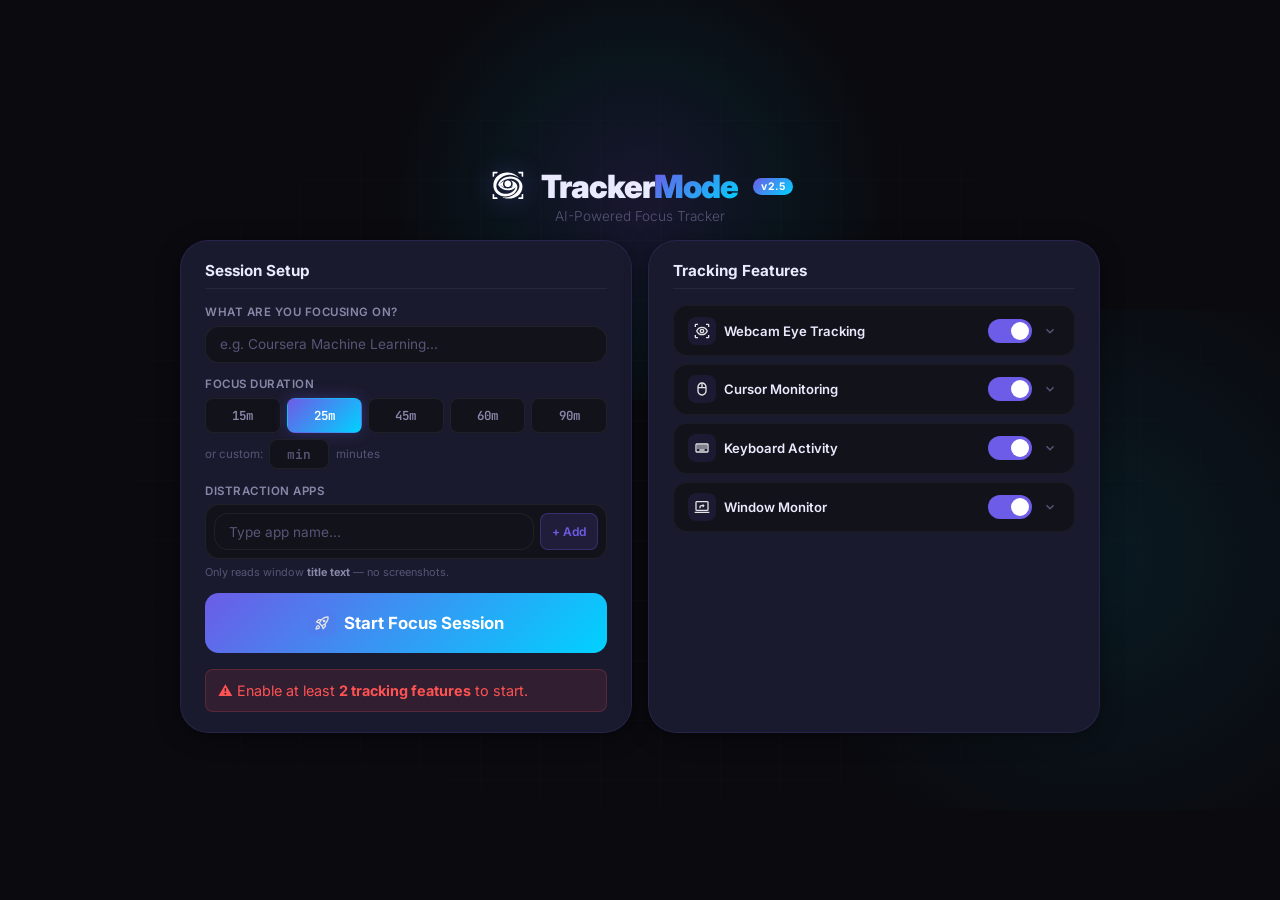
==== commit 5b8e63d8: "update" ====
--- a/static/index.html
+++ b/static/index.html
@@ -19,70 +19,199 @@
 <body>
     <!-- ===== SPLASH / START SCREEN ===== -->
     <div id="splash-screen" class="screen active">
+        <div class="hero-grid"></div>
+        <div class="hero-glow-2"></div>
         <div class="splash-container">
             <div class="splash-glow"></div>
-            <div class="splash-icon">
-                <img src="/static/icon/logo.svg" alt="TrackerMode" width="80" height="60"
-                    style="object-fit: contain; filter: drop-shadow(0 0 20px rgba(108, 92, 231, 0.4));">
-            </div>
-            <h1 class="splash-title">Tracker<span class="gradient-text">Mode</span></h1>
-            <p class="splash-subtitle">AI-Powered Focus Tracker <span class="version-badge">v2.2</span></p>
-
-            <div class="setup-card">
-                <div class="setup-field">
-                    <label for="focus-duration">Focus Duration</label>
-                    <div class="duration-selector">
-                        <button class="duration-btn" data-minutes="15">15m</button>
-                        <button class="duration-btn active" data-minutes="25">25m</button>
-                        <button class="duration-btn" data-minutes="45">45m</button>
-                        <button class="duration-btn" data-minutes="60">60m</button>
-                        <button class="duration-btn" data-minutes="90">90m</button>
-                    </div>
-                </div>
-
-                <div class="setup-field">
-                    <label for="focus-task">What are you focusing on?</label>
-                    <input type="text" id="focus-task" placeholder="e.g. Coursera Machine Learning..."
-                        autocomplete="off">
-                </div>
-
-                <div class="setup-toggles">
-                    <div class="toggle-item">
-                        <img src="/static/icon/eye.svg" class="toggle-icon" alt="Eye">
-                        <span class="toggle-label">Webcam Eye Tracking</span>
-                        <label class="toggle-switch">
-                            <input type="checkbox" id="toggle-webcam" checked>
-                            <span class="toggle-slider"></span>
-                        </label>
-                    </div>
-                    <div class="toggle-item">
-                        <img src="/static/icon/screen.svg" class="toggle-icon" alt="Screen">
-                        <span class="toggle-label">Custom Distractions</span>
-                        <input type="text" id="custom-distractions" class="input-distractions"
-                            placeholder="e.g. youtube, reddit" title="Comma-separated app names to block">
-                    </div>
-                    <div class="toggle-item">
-                        <img src="/static/icon/mouse.svg" class="toggle-icon" alt="Mouse">
-                        <span class="toggle-label">Cursor Monitoring</span>
-                        <label class="toggle-switch">
-                            <input type="checkbox" id="toggle-cursor" checked>
-                            <span class="toggle-slider"></span>
-                        </label>
-                    </div>
-                    <div class="toggle-item">
-                        <img src="/static/icon/keyboard.svg" class="toggle-icon" alt="Keyboard">
-                        <span class="toggle-label">Keyboard Activity</span>
-                        <label class="toggle-switch">
-                            <input type="checkbox" id="toggle-keyboard" checked>
-                            <span class="toggle-slider"></span>
-                        </label>
-                    </div>
-                </div>
-
-                <button id="btn-start-focus" class="btn-primary btn-glow">
-                    <span class="btn-icon">🎯</span>
-                    Start Focus Session
-                </button>
+
+            <!-- Header (compact) -->
+            <div class="splash-header">
+                <div class="splash-header-row">
+                    <img src="/static/icon/logo.svg" alt="TrackerMode" width="44" height="32"
+                        style="object-fit: contain; filter: drop-shadow(0 0 12px rgba(108, 92, 231, 0.4));">
+                    <h1 class="splash-title">Tracker<span class="gradient-text">Mode</span></h1>
+                    <span class="version-badge">v2.5</span>
+                </div>
+                <p class="splash-subtitle">AI-Powered Focus Tracker</p>
+            </div>
+
+            <!-- Two-Column Setup Grid -->
+            <div class="setup-grid">
+
+                <!-- LEFT: Session Setup -->
+                <div class="setup-column">
+                    <div class="setup-card">
+                        <h2 class="setup-card-title">Session Setup</h2>
+
+                        <div class="setup-field">
+                            <label for="focus-task">What are you focusing on?</label>
+                            <input type="text" id="focus-task" placeholder="e.g. Coursera Machine Learning..."
+                                autocomplete="off">
+                        </div>
+
+                        <div class="setup-field">
+                            <label for="focus-duration">Focus Duration</label>
+                            <div class="duration-selector">
+                                <button class="duration-btn" data-minutes="15">15m</button>
+                                <button class="duration-btn active" data-minutes="25">25m</button>
+                                <button class="duration-btn" data-minutes="45">45m</button>
+                                <button class="duration-btn" data-minutes="60">60m</button>
+                                <button class="duration-btn" data-minutes="90">90m</button>
+                            </div>
+                            <div class="custom-duration-row">
+                                <span class="custom-duration-label">or custom:</span>
+                                <input type="number" id="custom-duration" class="custom-duration-input" min="1"
+                                    max="240" placeholder="min">
+                                <span class="custom-duration-unit">minutes</span>
+                            </div>
+                        </div>
+
+                        <div class="setup-field">
+                            <label>Distraction Apps</label>
+                            <div class="tag-input-container">
+                                <div class="tag-list" id="distraction-tags"></div>
+                                <div class="tag-input-row">
+                                    <input type="text" id="distraction-input" class="tag-input"
+                                        placeholder="Type app name..." autocomplete="off">
+                                    <button type="button" id="btn-add-distraction" class="btn-add-tag">+ Add</button>
+                                </div>
+                            </div>
+                            <!-- Hidden field for backend compatibility -->
+                            <input type="hidden" id="custom-distractions">
+                            <p class="setup-field-hint">Only reads window <strong>title text</strong> — no screenshots.
+                            </p>
+                        </div>
+
+                        <button id="btn-start-focus" class="btn-primary btn-glow">
+                            <div class="feature-card-icon">
+                                <img src="/static/icon/join_rocket.svg" alt="Eye" width="18" height="18">
+                            </div>
+                            Start Focus Session
+                        </button>
+                        <p class="start-validation-msg hidden" id="start-validation-msg">
+                            ⚠️ Enable at least <strong>2 tracking features</strong> to start.
+                        </p>
+                    </div>
+                </div>
+
+                <!-- RIGHT: Feature Configuration -->
+                <div class="setup-column">
+                    <div class="setup-card">
+                        <h2 class="setup-card-title">Tracking Features</h2>
+
+                        <!-- Webcam Eye Tracking -->
+                        <div class="feature-card" data-expandable>
+                            <div class="feature-card-header">
+                                <div class="feature-card-icon">
+                                    <img src="/static/icon/eye.svg" alt="Eye" width="18" height="18">
+                                </div>
+                                <div class="feature-card-title">Webcam Eye Tracking</div>
+                                <label class="toggle-switch">
+                                    <input type="checkbox" id="toggle-webcam" checked>
+                                    <span class="toggle-slider"></span>
+                                </label>
+                                <button class="feature-expand-btn" aria-label="Expand">
+                                    <svg width="14" height="14" viewBox="0 0 24 24" fill="none" stroke="currentColor"
+                                        stroke-width="2.5">
+                                        <polyline points="6 9 12 15 18 9" />
+                                    </svg>
+                                </button>
+                            </div>
+                            <div class="feature-card-body">
+                                <p class="feature-card-desc">Analyzes <strong>478 facial landmarks</strong> — eye
+                                    contact, gaze direction, head pose, blink rate, drowsiness.</p>
+                                <div class="feature-card-badge privacy-badge">
+                                    <span class="badge-icon">🔒</span>
+                                    <span>Video is <strong>never recorded</strong>. Only landmarks analyzed
+                                        locally.</span>
+                                </div>
+                            </div>
+                        </div>
+
+                        <!-- Cursor Monitoring -->
+                        <div class="feature-card" data-expandable>
+                            <div class="feature-card-header">
+                                <div class="feature-card-icon">
+                                    <img src="/static/icon/mouse.svg" alt="Cursor" width="18" height="18">
+                                </div>
+                                <div class="feature-card-title">Cursor Monitoring</div>
+                                <label class="toggle-switch">
+                                    <input type="checkbox" id="toggle-cursor" checked>
+                                    <span class="toggle-slider"></span>
+                                </label>
+                                <button class="feature-expand-btn" aria-label="Expand">
+                                    <svg width="14" height="14" viewBox="0 0 24 24" fill="none" stroke="currentColor"
+                                        stroke-width="2.5">
+                                        <polyline points="6 9 12 15 18 9" />
+                                    </svg>
+                                </button>
+                            </div>
+                            <div class="feature-card-body">
+                                <p class="feature-card-desc">Detects mouse movement. Idle <strong>30+ seconds</strong>
+                                    lowers focus score.</p>
+                            </div>
+                        </div>
+
+                        <!-- Keyboard Activity -->
+                        <div class="feature-card" data-expandable>
+                            <div class="feature-card-header">
+                                <div class="feature-card-icon">
+                                    <img src="/static/icon/keyboard.svg" alt="Keyboard" width="18" height="18">
+                                </div>
+                                <div class="feature-card-title">Keyboard Activity</div>
+                                <label class="toggle-switch">
+                                    <input type="checkbox" id="toggle-keyboard" checked>
+                                    <span class="toggle-slider"></span>
+                                </label>
+                                <button class="feature-expand-btn" aria-label="Expand">
+                                    <svg width="14" height="14" viewBox="0 0 24 24" fill="none" stroke="currentColor"
+                                        stroke-width="2.5">
+                                        <polyline points="6 9 12 15 18 9" />
+                                    </svg>
+                                </button>
+                            </div>
+                            <div class="feature-card-body">
+                                <p class="feature-card-desc">Idle <strong>60+ seconds</strong> signals low focus.</p>
+                                <div class="feature-card-badge privacy-badge">
+                                    <span class="badge-icon">🔒</span>
+                                    <span>Detects <strong>if</strong> you type — never <strong>what</strong>.</span>
+                                </div>
+                            </div>
+                        </div>
+
+                        <!-- Active Window Monitor -->
+                        <div class="feature-card" data-expandable>
+                            <div class="feature-card-header">
+                                <div class="feature-card-icon">
+                                    <img src="/static/icon/screen.svg" alt="Screen" width="18" height="18">
+                                </div>
+                                <div class="feature-card-title">Window Monitor</div>
+                                <label class="toggle-switch">
+                                    <input type="checkbox" id="toggle-window" checked>
+                                    <span class="toggle-slider"></span>
+                                </label>
+                                <button class="feature-expand-btn" aria-label="Expand">
+                                    <svg width="14" height="14" viewBox="0 0 24 24" fill="none" stroke="currentColor"
+                                        stroke-width="2.5">
+                                        <polyline points="6 9 12 15 18 9" />
+                                    </svg>
+                                </button>
+                            </div>
+                            <div class="feature-card-body">
+                                <p class="feature-card-desc">Flags distractions (WhatsApp, TikTok, etc.) and asks:
+                                    <em>"Is this for studying?"</em>
+                                </p>
+                                <div class="feature-card-badge privacy-badge">
+                                    <span class="badge-icon">🔒</span>
+                                    <span>Reads <strong>title bar text</strong> only. <strong>No screen
+                                            capture.</strong></span>
+                                </div>
+                            </div>
+                        </div>
+
+                    </div>
+                </div>
+
             </div>
         </div>
     </div>
@@ -399,8 +528,22 @@
     <!-- ===== SUMMARY SCREEN ===== -->
     <div id="summary-screen" class="screen">
         <div class="summary-container">
-            <div class="summary-icon">🎉</div>
+            <div class="hero-grid"></div>
+            <div class="hero-glow-2"></div>
+
+            <!-- Score Ring -->
+            <div class="summary-score-ring">
+                <svg class="score-ring-svg" viewBox="0 0 120 120">
+                    <circle class="score-ring-bg" cx="60" cy="60" r="52" />
+                    <circle class="score-ring-fill-summary" id="summary-ring-fill" cx="60" cy="60" r="52" />
+                </svg>
+                <div class="summary-score-value" id="summary-score-number">--</div>
+                <div class="summary-score-label">FOCUS</div>
+            </div>
+
             <h1>Session Complete!</h1>
+
+            <!-- Quick Stats Row -->
             <div class="summary-stats">
                 <div class="summary-stat">
                     <span class="summary-stat-value" id="summary-duration">00:00</span>
@@ -418,6 +561,31 @@
                     <span class="summary-stat-value" id="summary-quizzes">0</span>
                     <span class="summary-stat-label">Quizzes</span>
                 </div>
+            </div>
+
+            <!-- Metrics Calculation Table -->
+            <div class="metrics-table-section">
+                <h2 class="metrics-table-title">Score Breakdown</h2>
+                <table class="metrics-table" id="metrics-table">
+                    <thead>
+                        <tr>
+                            <th>Metric</th>
+                            <th>Source</th>
+                            <th>Weight</th>
+                            <th>Score</th>
+                        </tr>
+                    </thead>
+                    <tbody id="metrics-table-body">
+                        <!-- Populated by JS -->
+                    </tbody>
+                    <tfoot>
+                        <tr class="metrics-total-row">
+                            <td colspan="2"><strong>Final Focus Score</strong></td>
+                            <td>—</td>
+                            <td id="metrics-total-score"><strong>--%</strong></td>
+                        </tr>
+                    </tfoot>
+                </table>
             </div>
 
             <!-- AI Analysis Section -->
--- a/static/css/style.css
+++ b/static/css/style.css
@@ -21,8 +21,10 @@
     --text-muted: #555577;
 
     --success: #00E676;
+    --success-dark: #00C853;
     --warning: #FFB300;
     --danger: #FF5252;
+    --accent-ai: #a855f7;
 
     --radius-sm: 8px;
     --radius-md: 14px;
@@ -105,6 +107,43 @@
     }
 }
 
+/*Hero glow*/
+.hero-glow {
+    position: absolute;
+    top: 10%;
+    left: 50%;
+    transform: translateX(-50%);
+    width: 800px;
+    height: 800px;
+    background: radial-gradient(circle, rgba(108, 92, 231, 0.12) 0%, rgba(0, 210, 255, 0.04) 35%, transparent 65%);
+    pointer-events: none;
+    z-index: 0;
+}
+
+.hero-glow-2 {
+    position: absolute;
+    bottom: 10%;
+    right: -5%;
+    width: 500px;
+    height: 500px;
+    background: radial-gradient(circle, rgba(0, 210, 255, 0.08) 0%, transparent 90%);
+    pointer-events: none;
+    z-index: 0;
+}
+
+/* Animated grid background */
+.hero-grid {
+    position: absolute;
+    inset: 0;
+    background-image:
+        linear-gradient(rgba(136, 128, 198, 0.03) 1px, transparent 1px),
+        linear-gradient(90deg, rgba(131, 124, 184, 0.03) 1px, transparent 2px);
+    background-size: 60px 60px;
+    pointer-events: none;
+    mask-image: radial-gradient(ellipse at center, black 30%, transparent 70%);
+    -webkit-mask-image: radial-gradient(ellipse at center, black 30%, transparent 100%);
+}
+
 /* ============================================
    SPLASH / START SCREEN
    ============================================ */
@@ -113,48 +152,59 @@
     flex-direction: column;
     align-items: center;
     justify-content: center;
-    min-height: 100vh;
-    padding: 2rem;
+    height: 100vh;
+    padding: 1rem 1.5rem;
     position: relative;
+    overflow: hidden;
 }
 
 .splash-glow {
     position: absolute;
-    top: 15%;
+    top: 0;
     left: 50%;
     transform: translateX(-50%);
-    width: 500px;
-    height: 500px;
+    width: 600px;
+    height: 400px;
     background: radial-gradient(circle, rgba(108, 92, 231, 0.15) 0%, rgba(0, 210, 255, 0.05) 40%, transparent 70%);
     pointer-events: none;
     z-index: 0;
 }
 
-.splash-icon {
+.splash-header {
+    display: flex;
+    flex-direction: column;
+    align-items: center;
     position: relative;
     z-index: 1;
+    margin-bottom: 1rem;
+}
+
+.splash-header-row {
+    display: flex;
+    align-items: center;
+    gap: 0.6rem;
+}
+
+.splash-header-row img {
     animation: pulse-glow 3s infinite ease-in-out;
-    margin-bottom: 1.5rem;
 }
 
 @keyframes pulse-glow {
 
     0%,
     100% {
-        filter: drop-shadow(0 0 15px rgba(108, 92, 231, 0.5));
+        filter: drop-shadow(0 0 10px rgba(108, 92, 231, 0.5));
     }
 
     50% {
-        filter: drop-shadow(0 0 35px rgba(0, 210, 255, 0.6));
+        filter: drop-shadow(0 0 25px rgba(0, 210, 255, 0.6));
     }
 }
 
 .splash-title {
-    font-size: 3rem;
+    font-size: 2rem;
     font-weight: 900;
     letter-spacing: -1px;
-    position: relative;
-    z-index: 1;
 }
 
 .gradient-text {
@@ -165,13 +215,27 @@
 }
 
 .splash-subtitle {
-    color: var(--text-secondary);
-    font-size: 1.1rem;
-    margin-top: 0.5rem;
-    margin-bottom: 2.5rem;
+    color: var(--text-muted);
+    font-size: 0.85rem;
+    margin-top: 0.15rem;
     font-weight: 300;
+}
+
+/* --- Two-Column Setup Grid --- */
+.setup-grid {
+    display: grid;
+    grid-template-columns: 1fr 1fr;
+    gap: 1rem;
+    width: 100%;
+    max-width: 920px;
     position: relative;
     z-index: 1;
+}
+
+.setup-column {
+    display: flex;
+    flex-direction: column;
+    min-height: 0;
 }
 
 /* Setup Card */
@@ -179,38 +243,47 @@
     background: var(--bg-card);
     border: 1px solid rgba(108, 92, 231, 0.15);
     border-radius: var(--radius-xl);
-    padding: 2rem 2.5rem;
+    padding: 1.25rem 1.5rem;
     width: 100%;
-    max-width: 520px;
-    position: relative;
-    z-index: 1;
     box-shadow: var(--shadow-card);
     backdrop-filter: blur(10px);
+    height: 100%;
+    display: flex;
+    flex-direction: column;
+}
+
+.setup-card-title {
+    font-size: 0.95rem;
+    font-weight: 700;
+    color: var(--text-primary);
+    margin-bottom: 1rem;
+    padding-bottom: 0.5rem;
+    border-bottom: 1px solid rgba(255, 255, 255, 0.06);
 }
 
 .setup-field {
-    margin-bottom: 1.5rem;
+    margin-bottom: 0.9rem;
 }
 
 .setup-field label {
     display: block;
-    font-size: 0.85rem;
+    font-size: 0.72rem;
     font-weight: 600;
     color: var(--text-secondary);
     text-transform: uppercase;
     letter-spacing: 0.5px;
-    margin-bottom: 0.75rem;
+    margin-bottom: 0.4rem;
 }
 
 .setup-field input[type="text"] {
     width: 100%;
-    padding: 0.85rem 1.2rem;
+    padding: 0.6rem 0.85rem;
     background: var(--bg-secondary);
     border: 1px solid rgba(255, 255, 255, 0.06);
     border-radius: var(--radius-md);
     color: var(--text-primary);
     font-family: var(--font-main);
-    font-size: 0.95rem;
+    font-size: 0.85rem;
     outline: none;
     transition: border-color var(--transition-fast);
 }
@@ -224,22 +297,33 @@
     color: var(--text-muted);
 }
 
+.setup-field-hint {
+    font-size: 0.68rem;
+    color: var(--text-muted);
+    margin-top: 0.35rem;
+    line-height: 1.3;
+}
+
+.setup-field-hint strong {
+    color: var(--text-secondary);
+}
+
 /* Duration Selector */
 .duration-selector {
     display: flex;
-    gap: 0.5rem;
+    gap: 0.35rem;
 }
 
 .duration-btn {
     flex: 1;
-    padding: 0.7rem 0.5rem;
+    padding: 0.5rem 0.3rem;
     border: 1px solid rgba(255, 255, 255, 0.06);
     border-radius: var(--radius-sm);
     background: var(--bg-secondary);
     color: var(--text-secondary);
     font-family: var(--font-mono);
     font-weight: 600;
-    font-size: 0.85rem;
+    font-size: 0.78rem;
     cursor: pointer;
     transition: all var(--transition-fast);
 }
@@ -253,10 +337,310 @@
     background: var(--accent-gradient);
     color: white;
     border-color: transparent;
-    box-shadow: 0 0 20px rgba(108, 92, 231, 0.3);
-}
-
-/* Toggle Items */
+    box-shadow: 0 0 15px rgba(108, 92, 231, 0.3);
+}
+
+/* Custom Duration */
+.custom-duration-row {
+    display: flex;
+    align-items: center;
+    gap: 0.4rem;
+    margin-top: 0.4rem;
+}
+
+.custom-duration-label {
+    font-size: 0.72rem;
+    color: var(--text-muted);
+    white-space: nowrap;
+}
+
+.custom-duration-input {
+    width: 60px;
+    padding: 0.35rem 0.5rem;
+    background: var(--bg-secondary);
+    border: 1px solid rgba(255, 255, 255, 0.06);
+    border-radius: var(--radius-sm);
+    color: var(--text-primary);
+    font-family: var(--font-mono);
+    font-size: 0.8rem;
+    font-weight: 600;
+    outline: none;
+    text-align: center;
+    transition: border-color var(--transition-fast);
+    -moz-appearance: textfield;
+    appearance: textfield;
+}
+
+.custom-duration-input::-webkit-inner-spin-button,
+.custom-duration-input::-webkit-outer-spin-button {
+    -webkit-appearance: none;
+    margin: 0;
+}
+
+.custom-duration-input:focus {
+    border-color: var(--accent-primary);
+    box-shadow: 0 0 0 3px rgba(108, 92, 231, 0.15);
+}
+
+.custom-duration-input::placeholder {
+    color: var(--text-muted);
+}
+
+.custom-duration-unit {
+    font-size: 0.72rem;
+    color: var(--text-muted);
+}
+
+/* --- Tag Input (Distraction Apps) --- */
+.tag-input-container {
+    background: var(--bg-secondary);
+    border: 1px solid rgba(255, 255, 255, 0.06);
+    border-radius: var(--radius-md);
+    padding: 0.5rem;
+    transition: border-color var(--transition-fast);
+}
+
+.tag-input-container:focus-within {
+    border-color: var(--accent-primary);
+    box-shadow: 0 0 0 3px rgba(108, 92, 231, 0.12);
+}
+
+.tag-list {
+    display: flex;
+    flex-wrap: wrap;
+    gap: 0.35rem;
+}
+
+.tag-list:not(:empty) {
+    margin-bottom: 0.4rem;
+}
+
+.tag-chip {
+    display: inline-flex;
+    align-items: center;
+    gap: 0.3rem;
+    padding: 0.2rem 0.55rem;
+    background: rgba(108, 92, 231, 0.15);
+    border: 1px solid rgba(108, 92, 231, 0.25);
+    border-radius: 20px;
+    font-size: 0.72rem;
+    font-weight: 500;
+    color: var(--text-primary);
+    animation: tag-pop 0.2s ease-out;
+}
+
+@keyframes tag-pop {
+    0% {
+        transform: scale(0.8);
+        opacity: 0;
+    }
+
+    100% {
+        transform: scale(1);
+        opacity: 1;
+    }
+}
+
+.tag-chip-remove {
+    background: none;
+    border: none;
+    color: var(--text-muted);
+    cursor: pointer;
+    font-size: 0.8rem;
+    line-height: 1;
+    padding: 0;
+    transition: color 0.15s;
+    display: flex;
+    align-items: center;
+}
+
+.tag-chip-remove:hover {
+    color: #FF5252;
+}
+
+.tag-input-row {
+    display: flex;
+    gap: 0.35rem;
+}
+
+.tag-input {
+    flex: 1;
+    background: transparent;
+    border: none;
+    color: var(--text-primary);
+    font-family: var(--font-main);
+    font-size: 0.8rem;
+    outline: none;
+    padding: 0.3rem 0.4rem;
+    min-width: 0;
+}
+
+.tag-input::placeholder {
+    color: var(--text-muted);
+}
+
+.btn-add-tag {
+    padding: 0.3rem 0.7rem;
+    background: rgba(108, 92, 231, 0.15);
+    border: 1px solid rgba(108, 92, 231, 0.3);
+    border-radius: var(--radius-sm);
+    color: var(--accent-primary);
+    font-family: var(--font-main);
+    font-size: 0.75rem;
+    font-weight: 600;
+    cursor: pointer;
+    transition: all var(--transition-fast);
+    white-space: nowrap;
+}
+
+.btn-add-tag:hover {
+    background: rgba(108, 92, 231, 0.25);
+    color: white;
+}
+
+/* --- Feature Cards (Compact + Expandable) --- */
+.feature-card {
+    background: var(--bg-secondary);
+    border: 1px solid rgba(255, 255, 255, 0.04);
+    border-radius: var(--radius-md);
+    padding: 0.65rem 0.85rem;
+    margin-bottom: 0.5rem;
+    transition: all var(--transition-fast);
+}
+
+.feature-card:last-child {
+    margin-bottom: 0;
+}
+
+.feature-card:hover {
+    border-color: rgba(108, 92, 231, 0.2);
+}
+
+.feature-card-always-on {
+    border-color: rgba(108, 92, 231, 0.15);
+    background: rgba(108, 92, 231, 0.04);
+}
+
+.feature-card-header {
+    display: flex;
+    align-items: center;
+    gap: 0.5rem;
+    cursor: pointer;
+}
+
+.feature-card-icon {
+    width: 28px;
+    height: 28px;
+    border-radius: var(--radius-sm);
+    background: rgba(108, 92, 231, 0.12);
+    display: flex;
+    align-items: center;
+    justify-content: center;
+    flex-shrink: 0;
+}
+
+.feature-card-icon img {
+    width: 16px;
+    height: 16px;
+    object-fit: contain;
+}
+
+.feature-card-title {
+    flex: 1;
+    font-size: 0.82rem;
+    font-weight: 600;
+    color: var(--text-primary);
+}
+
+.feature-expand-btn {
+    background: none;
+    border: none;
+    color: var(--text-muted);
+    cursor: pointer;
+    padding: 0.2rem;
+    display: flex;
+    align-items: center;
+    transition: all 0.2s ease;
+}
+
+.feature-card.expanded .feature-expand-btn {
+    transform: rotate(180deg);
+    color: var(--accent-primary);
+}
+
+/* Expandable body — hidden by default */
+.feature-card-body {
+    max-height: 0;
+    overflow: hidden;
+    opacity: 0;
+    transition: max-height 0.3s ease, opacity 0.2s ease, margin-top 0.2s ease;
+    margin-top: 0;
+}
+
+.feature-card.expanded .feature-card-body {
+    max-height: 200px;
+    opacity: 1;
+    margin-top: 0.5rem;
+}
+
+.feature-always-on-badge {
+    font-size: 0.6rem;
+    font-weight: 700;
+    color: var(--accent-secondary);
+    text-transform: uppercase;
+    letter-spacing: 0.5px;
+    padding: 0.15rem 0.5rem;
+    border-radius: 20px;
+    background: rgba(0, 210, 255, 0.1);
+    border: 1px solid rgba(0, 210, 255, 0.2);
+    white-space: nowrap;
+}
+
+.feature-card-desc {
+    font-size: 0.72rem;
+    color: var(--text-muted);
+    line-height: 1.45;
+    margin-bottom: 0.4rem;
+}
+
+.feature-card-desc strong {
+    color: var(--text-secondary);
+}
+
+.feature-card-desc em {
+    color: var(--text-secondary);
+    font-style: italic;
+}
+
+.feature-card-badge {
+    display: flex;
+    align-items: flex-start;
+    gap: 0.35rem;
+    font-size: 0.65rem;
+    color: var(--text-muted);
+    line-height: 1.4;
+    padding: 0.4rem 0.55rem;
+    background: rgba(108, 92, 231, 0.05);
+    border-radius: 6px;
+    border: 1px solid rgba(108, 92, 231, 0.1);
+}
+
+.feature-card-badge.privacy-badge {
+    background: rgba(0, 210, 255, 0.03);
+    border-color: rgba(0, 210, 255, 0.1);
+}
+
+.badge-icon {
+    font-size: 0.75rem;
+    flex-shrink: 0;
+    line-height: 1;
+}
+
+.feature-card-badge strong {
+    color: var(--text-secondary);
+}
+
+/* Toggle Items (legacy compat) */
 .setup-toggles {
     margin-bottom: 1.5rem;
     display: flex;
@@ -291,6 +675,7 @@
     width: 44px;
     height: 24px;
     cursor: pointer;
+    flex-shrink: 0;
 }
 
 .toggle-switch input {
@@ -347,6 +732,7 @@
     transition: all var(--transition-normal);
     position: relative;
     overflow: hidden;
+    margin-top: auto;
 }
 
 .btn-primary:hover {
@@ -384,6 +770,49 @@
 
 .btn-icon {
     font-size: 1.2rem;
+}
+
+/* Responsive: collapse to single column on small screens */
+@media (max-width: 768px) {
+    .setup-grid {
+        grid-template-columns: 1fr;
+        max-width: 520px;
+    }
+
+    .splash-title {
+        font-size: 2.2rem;
+    }
+
+    .setup-card {
+        padding: 1.5rem;
+    }
+
+    .feature-card-badge {
+        font-size: 0.68rem;
+    }
+}
+
+/* Input distractions styling */
+.input-distractions {
+    width: 100%;
+    padding: 0.8rem 1rem;
+    background: var(--bg-secondary);
+    border: 1px solid rgba(255, 255, 255, 0.06);
+    border-radius: var(--radius-md);
+    color: var(--text-primary);
+    font-family: var(--font-main);
+    font-size: 0.9rem;
+    outline: none;
+    transition: border-color var(--transition-fast);
+}
+
+.input-distractions:focus {
+    border-color: var(--accent-primary);
+    box-shadow: 0 0 0 3px rgba(108, 92, 231, 0.15);
+}
+
+.input-distractions::placeholder {
+    color: var(--text-muted);
 }
 
 /* ============================================
@@ -1338,8 +1767,145 @@
     margin-top: 0.25rem;
 }
 
+/* ============================================
+   METRICS CALCULATION TABLE (NEW in v2.6)
+   ============================================ */
+.metrics-table-section {
+    width: 100%;
+    margin-bottom: 2rem;
+    text-align: left;
+}
+
+.metrics-table-title {
+    font-size: 1.1rem;
+    font-weight: 700;
+    color: var(--text-muted);
+    margin-bottom: 1rem;
+    text-transform: uppercase;
+    letter-spacing: 1px;
+}
+
+.metrics-table {
+    width: 100%;
+    border-collapse: collapse;
+    background: var(--bg-card);
+    border: 1px solid rgba(255, 255, 255, 0.05);
+    border-radius: var(--radius-md);
+    overflow: hidden;
+}
+
+.metrics-table th,
+.metrics-table td {
+    padding: 1rem;
+    border-bottom: 1px solid rgba(255, 255, 255, 0.05);
+    font-size: 0.95rem;
+}
+
+.metrics-table th {
+    background: rgba(255, 255, 255, 0.02);
+    font-weight: 600;
+    color: var(--text-muted);
+    text-transform: uppercase;
+    font-size: 0.8rem;
+    letter-spacing: 0.5px;
+}
+
+.metrics-table tbody tr:last-child td {
+    border-bottom: none;
+}
+
+.metrics-table tbody td {
+    color: var(--text-main);
+}
+
+.metrics-table td:nth-child(3),
+.metrics-table td:nth-child(4) {
+    text-align: right;
+    font-family: var(--font-mono);
+}
+
+.metrics-total-row {
+    background: rgba(108, 92, 231, 0.1);
+    border-top: 2px solid rgba(108, 92, 231, 0.3);
+}
+
+.metrics-total-row td {
+    padding: 1.25rem 1rem;
+    font-size: 1.1rem;
+    color: var(--text-primary);
+}
+
+#metrics-total-score {
+    color: var(--accent-1);
+    font-size: 1.3rem;
+    font-weight: 800;
+}
+
+/* Score Ring */
+.summary-score-ring {
+    position: relative;
+    width: 160px;
+    height: 160px;
+    margin: 0 auto 1.5rem;
+}
+
+.score-ring-svg {
+    width: 100%;
+    height: 100%;
+    transform: rotate(-90deg);
+}
+
+.score-ring-bg {
+    fill: none;
+    stroke: rgba(255, 255, 255, 0.05);
+    stroke-width: 8;
+}
+
+.score-ring-fill-summary {
+    fill: none;
+    stroke: url(#ring-gradient);
+    stroke-width: 8;
+    stroke-linecap: round;
+    transition: stroke-dashoffset 1s ease-out;
+}
+
+.summary-score-value {
+    position: absolute;
+    top: 50%;
+    left: 50%;
+    transform: translate(-50%, -60%);
+    font-size: 2.5rem;
+    font-weight: 800;
+    font-family: var(--font-mono);
+    color: var(--text-main);
+    text-shadow: 0 0 20px rgba(108, 92, 231, 0.5);
+}
+
+.summary-score-label {
+    position: absolute;
+    top: 65%;
+    left: 50%;
+    transform: translate(-50%, 0);
+    font-size: 0.8rem;
+    color: var(--text-muted);
+    font-weight: 700;
+    letter-spacing: 2px;
+}
+
+/* Validation Message */
+.start-validation-msg {
+    color: var(--danger);
+    font-size: 0.9rem;
+    margin-top: 1rem;
+    background: rgba(255, 82, 82, 0.1);
+    padding: 0.75rem;
+    border-radius: var(--radius-sm);
+    border: 1px solid rgba(255, 82, 82, 0.2);
+}
+
 #btn-restart {
     max-width: 300px;
+    margin: 0 auto;
 }
 
 /* ============================================
@@ -1659,7 +2225,7 @@
     align-items: center;
     gap: 0.5rem;
     padding: 0.75rem 1.5rem;
-    background: linear-gradient(135deg, #6C5CE7 0%, #a855f7 100%);
+    background: linear-gradient(135deg, var(--accent-primary) 0%, var(--accent-ai) 100%);
     color: white;
     border: none;
     border-radius: var(--radius-md);
@@ -1776,7 +2342,7 @@
 .alarm-title {
     font-size: 2rem;
     font-weight: 900;
-    color: #FF5252;
+    color: var(--danger);
     margin-bottom: 0.5rem;
     text-shadow: 0 0 30px rgba(255, 82, 82, 0.4);
 }
@@ -1793,8 +2359,8 @@
     align-items: center;
     gap: 0.6rem;
     padding: 1rem 2.5rem;
-    background: linear-gradient(135deg, #00E676 0%, #00C853 100%);
-    color: #0a0a0f;
+    background: linear-gradient(135deg, var(--success) 0%, var(--success-dark) 100%);
+    color: var(--bg-primary);
     border: none;
     border-radius: var(--radius-lg);
     font-family: var(--font-main);
@@ -1846,7 +2412,7 @@
 .break-title {
     font-size: 2rem;
     font-weight: 900;
-    color: #00E676;
+    color: var(--success);
     margin-bottom: 0.5rem;
 }
 
@@ -2028,13 +2594,13 @@
 
 .app-monitor-status.on-task {
     background: rgba(0, 230, 118, 0.15);
-    color: #00E676;
+    color: var(--success);
     border: 1px solid rgba(0, 230, 118, 0.3);
 }
 
 .app-monitor-status.distraction {
     background: rgba(255, 82, 82, 0.15);
-    color: #FF5252;
+    color: var(--danger);
     border: 1px solid rgba(255, 82, 82, 0.3);
     animation: pip-pulse 1.5s infinite;
 }
@@ -2168,8 +2734,8 @@
 
 .btn-accept-break {
     padding: 0.8rem 1.8rem;
-    background: linear-gradient(135deg, #00E676 0%, #00C853 100%);
-    color: #0a0a0f;
+    background: linear-gradient(135deg, var(--success) 0%, var(--success-dark) 100%);
+    color: var(--bg-primary);
     border: none;
     border-radius: var(--radius-lg);
     font-family: var(--font-main);
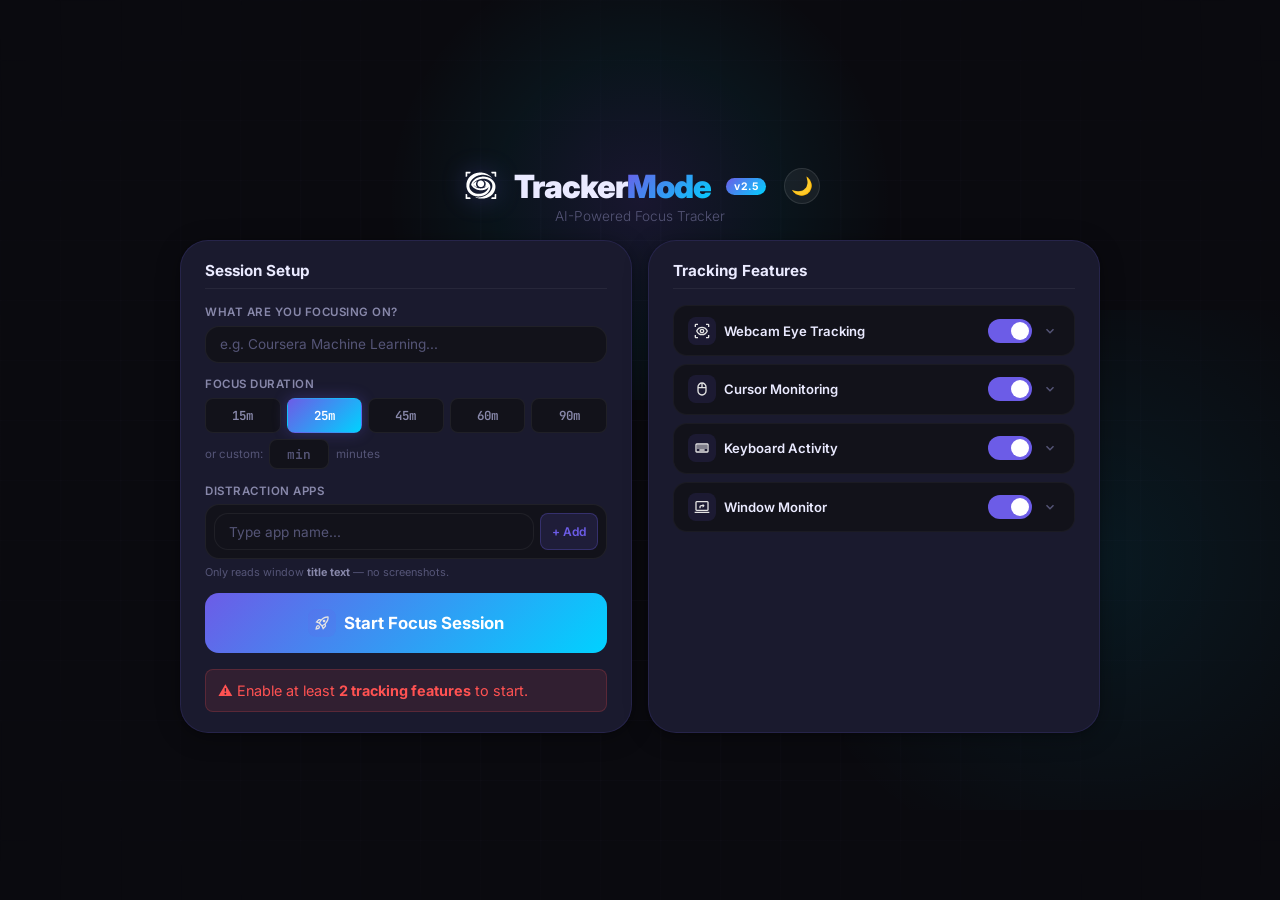
==== commit f177db71: "Last Perbarui 2.5" ====
--- a/static/index.html
+++ b/static/index.html
@@ -31,6 +31,10 @@
                         style="object-fit: contain; filter: drop-shadow(0 0 12px rgba(108, 92, 231, 0.4));">
                     <h1 class="splash-title">Tracker<span class="gradient-text">Mode</span></h1>
                     <span class="version-badge">v2.5</span>
+                    <button id="btn-theme-toggle" class="btn-theme-toggle" title="Toggle Light/Dark Theme">
+                        <span class="theme-icon-dark">🌙</span>
+                        <span class="theme-icon-light">☀️</span>
+                    </button>
                 </div>
                 <p class="splash-subtitle">AI-Powered Focus Tracker</p>
             </div>
@@ -527,87 +531,132 @@
 
     <!-- ===== SUMMARY SCREEN ===== -->
     <div id="summary-screen" class="screen">
-        <div class="summary-container">
+        <div class="summary-dashboard">
             <div class="hero-grid"></div>
             <div class="hero-glow-2"></div>
 
-            <!-- Score Ring -->
-            <div class="summary-score-ring">
-                <svg class="score-ring-svg" viewBox="0 0 120 120">
-                    <circle class="score-ring-bg" cx="60" cy="60" r="52" />
-                    <circle class="score-ring-fill-summary" id="summary-ring-fill" cx="60" cy="60" r="52" />
-                </svg>
-                <div class="summary-score-value" id="summary-score-number">--</div>
-                <div class="summary-score-label">FOCUS</div>
-            </div>
-
-            <h1>Session Complete!</h1>
+            <!-- Top Header Bar -->
+            <header class="summary-header">
+                <div class="summary-header-left">
+                    <div class="summary-ring-mini">
+                        <svg class="score-ring-svg" viewBox="0 0 120 120">
+                            <circle class="score-ring-bg" cx="60" cy="60" r="52" />
+                            <circle class="score-ring-fill-summary" id="summary-ring-fill" cx="60" cy="60" r="52" />
+                        </svg>
+                        <div class="summary-ring-number" id="summary-score-number">--</div>
+                    </div>
+                    <div class="summary-header-info">
+                        <h1 class="summary-title">Session Complete!</h1>
+                        <span class="summary-subtitle" id="summary-task-name">Focus Session</span>
+                    </div>
+                </div>
+                <div class="summary-header-right">
+                    <button id="btn-restart" class="btn-primary btn-glow btn-restart-compact">
+                        <span class="btn-icon"></span>
+                        New Session
+                    </button>
+                </div>
+            </header>
 
             <!-- Quick Stats Row -->
-            <div class="summary-stats">
-                <div class="summary-stat">
-                    <span class="summary-stat-value" id="summary-duration">00:00</span>
-                    <span class="summary-stat-label">Duration</span>
-                </div>
-                <div class="summary-stat">
-                    <span class="summary-stat-value" id="summary-focus">--%</span>
-                    <span class="summary-stat-label">Avg Focus</span>
-                </div>
-                <div class="summary-stat">
-                    <span class="summary-stat-value" id="summary-alerts">0</span>
-                    <span class="summary-stat-label">Alerts</span>
-                </div>
-                <div class="summary-stat">
-                    <span class="summary-stat-value" id="summary-quizzes">0</span>
-                    <span class="summary-stat-label">Quizzes</span>
-                </div>
-            </div>
-
-            <!-- Metrics Calculation Table -->
-            <div class="metrics-table-section">
-                <h2 class="metrics-table-title">Score Breakdown</h2>
-                <table class="metrics-table" id="metrics-table">
-                    <thead>
-                        <tr>
-                            <th>Metric</th>
-                            <th>Source</th>
-                            <th>Weight</th>
-                            <th>Score</th>
-                        </tr>
-                    </thead>
-                    <tbody id="metrics-table-body">
-                        <!-- Populated by JS -->
-                    </tbody>
-                    <tfoot>
-                        <tr class="metrics-total-row">
-                            <td colspan="2"><strong>Final Focus Score</strong></td>
-                            <td>—</td>
-                            <td id="metrics-total-score"><strong>--%</strong></td>
-                        </tr>
-                    </tfoot>
-                </table>
-            </div>
-
-            <!-- AI Analysis Section -->
-            <div class="ai-analysis-section" id="ai-analysis-section">
-                <h2 class="ai-analysis-title">AI Coach Analysis</h2>
-                <div class="ai-analysis-idle" id="ai-idle">
-                    <p>Want to analyze this session with AI? (uses API credits)</p>
-                    <button id="btn-ai-analyze" class="btn-ai-analyze">
-                        Analyze with AI
-                    </button>
-                </div>
-                <div class="ai-analysis-loading" id="ai-loading" style="display:none;">
-                    <div class="ai-spinner"></div>
-                    <p>Analyzing your session with AI...</p>
-                </div>
-                <div class="ai-analysis-result" id="ai-result" style="display:none;"></div>
-            </div>
-
-            <button id="btn-restart" class="btn-primary btn-glow">
-                <span class="btn-icon">🔄</span>
-                Start New Session
-            </button>
+            <div class="summary-stats-row">
+                <div class="summary-stat-card">
+                    <div class="summary-stat-icon">
+                        <img src="/static/icon/eye.svg" alt="Duration" width="18" height="18">
+                    </div>
+                    <div class="summary-stat-data">
+                        <span class="summary-stat-value" id="summary-duration">00:00</span>
+                        <span class="summary-stat-label">Duration</span>
+                    </div>
+                </div>
+                <div class="summary-stat-card">
+                    <div class="summary-stat-icon">
+                        <img src="/static/icon/bar_avg.svg" alt="Focus" width="18" height="18">
+                    </div>
+                    <div class="summary-stat-data">
+                        <span class="summary-stat-value" id="summary-focus">--%</span>
+                        <span class="summary-stat-label">Avg Focus</span>
+                    </div>
+                </div>
+                <div class="summary-stat-card">
+                    <div class="summary-stat-icon">
+                        <img src="/static/icon/warning.svg" alt="Alerts" width="18" height="18">
+                    </div>
+                    <div class="summary-stat-data">
+                        <span class="summary-stat-value" id="summary-alerts">0</span>
+                        <span class="summary-stat-label">Alerts</span>
+                    </div>
+                </div>
+                <div class="summary-stat-card">
+                    <div class="summary-stat-icon">⚡</div>
+                    <div class="summary-stat-data">
+                        <span class="summary-stat-value" id="summary-quizzes">0</span>
+                        <span class="summary-stat-label">Quizzes</span>
+                    </div>
+                </div>
+            </div>
+
+            <!-- Two-Column Body -->
+            <div class="summary-body">
+                <!-- LEFT: Score Breakdown -->
+                <div class="summary-panel">
+                    <h2 class="summary-panel-title">Score Breakdown</h2>
+                    <table class="metrics-table" id="metrics-table">
+                        <thead>
+                            <tr>
+                                <th>Metric</th>
+                                <th>Source</th>
+                                <th>Weight</th>
+                                <th>Score</th>
+                            </tr>
+                        </thead>
+                        <tbody id="metrics-table-body">
+                            <!-- Populated by JS -->
+                        </tbody>
+                        <tfoot>
+                            <tr class="metrics-total-row">
+                                <td colspan="2"><strong>Final Focus Score</strong></td>
+                                <td>—</td>
+                                <td id="metrics-total-score"><strong>--%</strong></td>
+                            </tr>
+                        </tfoot>
+                    </table>
+
+                    <!-- AI Analysis (compact) -->
+                    <div class="ai-analysis-compact" id="ai-analysis-section">
+                        <div class="ai-analysis-idle" id="ai-idle">
+                            <button id="btn-ai-analyze" class="btn-ai-analyze">
+                                Analyze with AI
+                            </button>
+                        </div>
+                        <div class="ai-analysis-loading" id="ai-loading" style="display:none;">
+                            <div class="ai-spinner"></div>
+                            <p>Analyzing...</p>
+                        </div>
+                        <div class="ai-analysis-result" id="ai-result" style="display:none;"></div>
+                    </div>
+                </div>
+
+                <!-- RIGHT: App Time Breakdown -->
+                <div class="summary-panel" id="app-time-section" style="display:none;">
+                    <h2 class="summary-panel-title">App Time Breakdown</h2>
+                    <div class="app-time-scroll">
+                        <table class="metrics-table app-time-table" id="app-time-table">
+                            <thead>
+                                <tr>
+                                    <th>Application</th>
+                                    <th>Duration</th>
+                                    <th>Usage</th>
+                                    <th>%</th>
+                                </tr>
+                            </thead>
+                            <tbody id="app-time-body">
+                                <!-- Populated by JS -->
+                            </tbody>
+                        </table>
+                    </div>
+                </div>
+            </div>
         </div>
     </div>
 
--- a/static/css/style.css
+++ b/static/css/style.css
@@ -1691,100 +1691,8 @@
 }
 
 /* ============================================
-   SUMMARY SCREEN
+   METRICS TABLE (shared component)
    ============================================ */
-.summary-container {
-    display: flex;
-    flex-direction: column;
-    align-items: center;
-    justify-content: center;
-    min-height: 100vh;
-    padding: 2rem;
-    text-align: center;
-}
-
-.summary-icon {
-    font-size: 4rem;
-    margin-bottom: 1rem;
-    animation: bounce 1s ease;
-}
-
-@keyframes bounce {
-
-    0%,
-    100% {
-        transform: translateY(0);
-    }
-
-    40% {
-        transform: translateY(-20px);
-    }
-
-    60% {
-        transform: translateY(-10px);
-    }
-}
-
-.summary-container h1 {
-    font-size: 2.5rem;
-    font-weight: 900;
-    margin-bottom: 2rem;
-}
-
-.summary-stats {
-    display: grid;
-    grid-template-columns: repeat(4, 1fr);
-    gap: 1rem;
-    margin-bottom: 2.5rem;
-    width: 100%;
-    max-width: 600px;
-}
-
-.summary-stat {
-    background: var(--bg-card);
-    border: 1px solid rgba(255, 255, 255, 0.04);
-    border-radius: var(--radius-md);
-    padding: 1.5rem 1rem;
-}
-
-.summary-stat-value {
-    display: block;
-    font-size: 1.8rem;
-    font-weight: 800;
-    font-family: var(--font-mono);
-    background: var(--accent-gradient);
-    -webkit-background-clip: text;
-    background-clip: text;
-    -webkit-text-fill-color: transparent;
-}
-
-.summary-stat-label {
-    display: block;
-    font-size: 0.75rem;
-    color: var(--text-muted);
-    text-transform: uppercase;
-    letter-spacing: 0.5px;
-    margin-top: 0.25rem;
-}
-
-/* ============================================
-   METRICS CALCULATION TABLE (NEW in v2.6)
-   ============================================ */
-.metrics-table-section {
-    width: 100%;
-    margin-bottom: 2rem;
-    text-align: left;
-}
-
-.metrics-table-title {
-    font-size: 1.1rem;
-    font-weight: 700;
-    color: var(--text-muted);
-    margin-bottom: 1rem;
-    text-transform: uppercase;
-    letter-spacing: 1px;
-}
-
 .metrics-table {
     width: 100%;
     border-collapse: collapse;
@@ -1796,9 +1704,9 @@
 
 .metrics-table th,
 .metrics-table td {
-    padding: 1rem;
+    padding: 0.75rem 1rem;
     border-bottom: 1px solid rgba(255, 255, 255, 0.05);
-    font-size: 0.95rem;
+    font-size: 0.88rem;
 }
 
 .metrics-table th {
@@ -1806,16 +1714,12 @@
     font-weight: 600;
     color: var(--text-muted);
     text-transform: uppercase;
-    font-size: 0.8rem;
+    font-size: 0.72rem;
     letter-spacing: 0.5px;
 }
 
 .metrics-table tbody tr:last-child td {
     border-bottom: none;
-}
-
-.metrics-table tbody td {
-    color: var(--text-main);
 }
 
 .metrics-table td:nth-child(3),
@@ -1830,31 +1734,17 @@
 }
 
 .metrics-total-row td {
-    padding: 1.25rem 1rem;
-    font-size: 1.1rem;
+    padding: 1rem;
+    font-size: 1rem;
     color: var(--text-primary);
 }
 
 #metrics-total-score {
-    color: var(--accent-1);
-    font-size: 1.3rem;
+    font-size: 1.2rem;
     font-weight: 800;
 }
 
-/* Score Ring */
-.summary-score-ring {
-    position: relative;
-    width: 160px;
-    height: 160px;
-    margin: 0 auto 1.5rem;
-}
-
-.score-ring-svg {
-    width: 100%;
-    height: 100%;
-    transform: rotate(-90deg);
-}
-
+/* Score Ring SVG */
 .score-ring-bg {
     fill: none;
     stroke: rgba(255, 255, 255, 0.05);
@@ -1863,33 +1753,40 @@
 
 .score-ring-fill-summary {
     fill: none;
-    stroke: url(#ring-gradient);
+    stroke: var(--accent-primary);
     stroke-width: 8;
     stroke-linecap: round;
     transition: stroke-dashoffset 1s ease-out;
 }
 
-.summary-score-value {
-    position: absolute;
-    top: 50%;
-    left: 50%;
-    transform: translate(-50%, -60%);
-    font-size: 2.5rem;
-    font-weight: 800;
+/* App Time Breakdown */
+.app-time-table td:nth-child(4) {
+    text-align: right;
     font-family: var(--font-mono);
-    color: var(--text-main);
-    text-shadow: 0 0 20px rgba(108, 92, 231, 0.5);
-}
-
-.summary-score-label {
-    position: absolute;
-    top: 65%;
-    left: 50%;
-    transform: translate(-50%, 0);
-    font-size: 0.8rem;
-    color: var(--text-muted);
-    font-weight: 700;
-    letter-spacing: 2px;
+    font-size: 0.82rem;
+}
+
+.app-time-table td:nth-child(2) {
+    font-family: var(--font-mono);
+    font-size: 0.82rem;
+    color: var(--text-secondary);
+    white-space: nowrap;
+}
+
+.app-time-bar-bg {
+    width: 100%;
+    height: 8px;
+    background: rgba(255, 255, 255, 0.05);
+    border-radius: 4px;
+    overflow: hidden;
+    min-width: 80px;
+}
+
+.app-time-bar-fill {
+    height: 100%;
+    border-radius: 4px;
+    transition: width 0.5s cubic-bezier(0.4, 0, 0.2, 1);
+    background: var(--accent-primary);
 }
 
 /* Validation Message */
@@ -1903,9 +1800,239 @@
     border: 1px solid rgba(255, 82, 82, 0.2);
 }
 
-#btn-restart {
-    max-width: 300px;
-    margin: 0 auto;
+/* ============================================
+   SUMMARY DASHBOARD (v2.5)
+   Full-viewport layout — no scroll needed
+   ============================================ */
+.summary-dashboard {
+    display: flex;
+    flex-direction: column;
+    height: 100vh;
+    padding: 1rem 1.5rem;
+    position: relative;
+    overflow: hidden;
+}
+
+/* -- Header Row -- */
+.summary-header {
+    display: flex;
+    align-items: center;
+    justify-content: space-between;
+    flex-shrink: 0;
+    padding-bottom: 0.75rem;
+    border-bottom: 1px solid rgba(255, 255, 255, 0.06);
+    margin-bottom: 0.75rem;
+    position: relative;
+    z-index: 2;
+}
+
+.summary-header-left {
+    display: flex;
+    align-items: center;
+    gap: 1rem;
+}
+
+.summary-ring-mini {
+    position: relative;
+    width: 64px;
+    height: 64px;
+    flex-shrink: 0;
+}
+
+.summary-ring-mini .score-ring-svg {
+    width: 100%;
+    height: 100%;
+    transform: rotate(-90deg);
+}
+
+.summary-ring-number {
+    position: absolute;
+    top: 50%;
+    left: 50%;
+    transform: translate(-50%, -50%);
+    font-size: 1.1rem;
+    font-weight: 800;
+    font-family: var(--font-mono);
+    color: var(--text-primary);
+}
+
+.summary-header-info {
+    display: flex;
+    flex-direction: column;
+}
+
+.summary-title {
+    font-size: 1.4rem;
+    font-weight: 900;
+    margin: 0;
+    line-height: 1.2;
+}
+
+.summary-subtitle {
+    font-size: 0.78rem;
+    color: var(--text-muted);
+    margin-top: 0.15rem;
+}
+
+.summary-header-right {
+    flex-shrink: 0;
+}
+
+.btn-restart-compact {
+    width: auto;
+    padding: 0.6rem 1.2rem;
+    font-size: 0.85rem;
+    margin: 0;
+}
+
+/* -- Stats Row -- */
+.summary-stats-row {
+    display: grid;
+    grid-template-columns: repeat(4, 1fr);
+    gap: 0.75rem;
+    flex-shrink: 0;
+    margin-bottom: 0.75rem;
+    position: relative;
+    z-index: 2;
+}
+
+.summary-stat-card {
+    display: flex;
+    align-items: center;
+    gap: 0.75rem;
+    background: var(--bg-card);
+    border: 1px solid rgba(255, 255, 255, 0.04);
+    border-radius: var(--radius-md);
+    padding: 0.75rem 1rem;
+}
+
+.summary-stat-icon {
+    width: 36px;
+    height: 36px;
+    border-radius: var(--radius-sm);
+    background: rgba(108, 92, 231, 0.12);
+    display: flex;
+    align-items: center;
+    justify-content: center;
+    flex-shrink: 0;
+    font-size: 1.1rem;
+}
+
+.summary-stat-icon img {
+    width: 18px;
+    height: 18px;
+    object-fit: contain;
+}
+
+.summary-stat-data {
+    display: flex;
+    flex-direction: column;
+}
+
+.summary-stat-value {
+    display: block;
+    font-size: 1.3rem;
+    font-weight: 800;
+    font-family: var(--font-mono);
+    background: var(--accent-gradient);
+    -webkit-background-clip: text;
+    background-clip: text;
+    -webkit-text-fill-color: transparent;
+    line-height: 1.2;
+}
+
+.summary-stat-label {
+    font-size: 0.68rem;
+    color: var(--text-muted);
+    text-transform: uppercase;
+    letter-spacing: 0.5px;
+}
+
+/* -- Two-Column Body -- */
+.summary-body {
+    flex: 1;
+    display: grid;
+    grid-template-columns: 1fr 1fr;
+    gap: 0.75rem;
+    min-height: 0;
+    position: relative;
+    z-index: 2;
+}
+
+.summary-panel {
+    background: var(--bg-card);
+    border: 1px solid rgba(255, 255, 255, 0.04);
+    border-radius: var(--radius-lg);
+    padding: 1rem 1.25rem;
+    display: flex;
+    flex-direction: column;
+    min-height: 0;
+    overflow: hidden;
+}
+
+.summary-panel-title {
+    font-size: 0.85rem;
+    font-weight: 700;
+    color: var(--text-muted);
+    text-transform: uppercase;
+    letter-spacing: 1px;
+    margin-bottom: 0.75rem;
+    flex-shrink: 0;
+}
+
+.summary-panel .metrics-table {
+    flex: 1;
+    min-height: 0;
+}
+
+.app-time-scroll {
+    flex: 1;
+    min-height: 0;
+    overflow-y: auto;
+}
+
+/* AI Analysis Compact */
+.ai-analysis-compact {
+    margin-top: auto;
+    padding-top: 0.75rem;
+    border-top: 1px solid rgba(255, 255, 255, 0.06);
+    flex-shrink: 0;
+}
+
+.ai-analysis-compact .ai-analysis-idle {
+    display: flex;
+    align-items: center;
+    gap: 0.75rem;
+}
+
+.ai-analysis-compact .ai-analysis-loading {
+    flex-direction: row;
+    padding: 0.5rem;
+    gap: 0.5rem;
+}
+
+.ai-analysis-compact .ai-analysis-result {
+    max-height: 200px;
+    overflow-y: auto;
+    font-size: 0.82rem;
+    padding: 0.75rem 1rem;
+    line-height: 1.5;
+}
+
+/* Responsive */
+@media (max-width: 768px) {
+    .summary-body {
+        grid-template-columns: 1fr;
+    }
+
+    .summary-stats-row {
+        grid-template-columns: repeat(2, 1fr);
+    }
+
+    .summary-dashboard {
+        height: auto;
+        min-height: 100vh;
+    }
 }
 
 /* ============================================
@@ -2767,4 +2894,290 @@
 .btn-skip-suggest:hover {
     background: rgba(255, 255, 255, 0.12);
     color: var(--text-primary);
+}
+
+/* ============================================
+   THEME TOGGLE BUTTON
+   ============================================ */
+.btn-theme-toggle {
+    width: 36px;
+    height: 36px;
+    border-radius: 50%;
+    border: 1px solid rgba(255, 255, 255, 0.1);
+    background: rgba(255, 255, 255, 0.06);
+    cursor: pointer;
+    display: flex;
+    align-items: center;
+    justify-content: center;
+    font-size: 1.1rem;
+    transition: all var(--transition-fast);
+    position: relative;
+    overflow: hidden;
+    margin-left: 0.5rem;
+}
+
+.btn-theme-toggle:hover {
+    background: rgba(108, 92, 231, 0.15);
+    border-color: var(--accent-primary);
+    transform: scale(1.1);
+}
+
+.theme-icon-dark,
+.theme-icon-light {
+    transition: opacity 0.2s ease, transform 0.2s ease;
+    position: absolute;
+}
+
+.theme-icon-light {
+    opacity: 0;
+    transform: rotate(-90deg);
+}
+
+[data-theme="light"] .theme-icon-dark {
+    opacity: 0;
+    transform: rotate(90deg);
+}
+
+[data-theme="light"] .theme-icon-light {
+    opacity: 1;
+    transform: rotate(0);
+}
+
+/* ============================================
+   LIGHT THEME
+   ============================================ */
+[data-theme="light"] {
+    --bg-primary: #f5f5fa;
+    --bg-secondary: #eeeef5;
+    --bg-card: #ffffff;
+    --bg-card-hover: #f0f0f8;
+    --bg-overlay: rgba(245, 245, 250, 0.95);
+
+    --accent-primary: #6C5CE7;
+    --accent-secondary: #0099CC;
+    --accent-gradient: linear-gradient(135deg, #6C5CE7 0%, #0099CC 100%);
+    --accent-glow: 0 0 30px rgba(108, 92, 231, 0.2), 0 0 60px rgba(0, 153, 204, 0.08);
+
+    --text-primary: #1a1a2e;
+    --text-secondary: #555577;
+    --text-muted: #8888AA;
+
+    --success: #00C853;
+    --warning: #FF8F00;
+    --danger: #E53935;
+
+    --shadow-card: 0 2px 12px rgba(0, 0, 0, 0.06), 0 1px 3px rgba(0, 0, 0, 0.04);
+    --shadow-glow: 0 0 30px rgba(108, 92, 231, 0.15);
+}
+
+[data-theme="light"] .setup-card,
+[data-theme="light"] .summary-stat-card,
+[data-theme="light"] .stat-card,
+[data-theme="light"] .summary-panel {
+    border-color: rgba(0, 0, 0, 0.06);
+    box-shadow: var(--shadow-card);
+}
+
+[data-theme="light"] .feature-card {
+    background: var(--bg-secondary);
+    border-color: rgba(0, 0, 0, 0.06);
+}
+
+[data-theme="light"] .metrics-table {
+    background: var(--bg-card);
+    border-color: rgba(0, 0, 0, 0.08);
+}
+
+[data-theme="light"] .metrics-table th,
+[data-theme="light"] .metrics-table td {
+    border-bottom-color: rgba(0, 0, 0, 0.06);
+}
+
+[data-theme="light"] .metrics-table th {
+    background: rgba(0, 0, 0, 0.02);
+}
+
+[data-theme="light"] .score-ring-bg {
+    stroke: rgba(0, 0, 0, 0.06);
+}
+
+[data-theme="light"] .hero-grid {
+    background-image:
+        linear-gradient(rgba(108, 92, 231, 0.05) 1px, transparent 1px),
+        linear-gradient(90deg, rgba(108, 92, 231, 0.05) 1px, transparent 2px);
+}
+
+[data-theme="light"] .hero-glow-2 {
+    background: radial-gradient(circle, rgba(108, 92, 231, 0.06) 0%, transparent 90%);
+}
+
+[data-theme="light"] .splash-glow {
+    background: radial-gradient(circle, rgba(108, 92, 231, 0.08) 0%, rgba(0, 153, 204, 0.03) 40%, transparent 70%);
+}
+
+[data-theme="light"] .session-header {
+    background: var(--bg-card);
+    border-bottom-color: rgba(0, 0, 0, 0.06);
+}
+
+[data-theme="light"] .summary-header {
+    border-bottom-color: rgba(0, 0, 0, 0.08);
+}
+
+[data-theme="light"] .log-sidebar {
+    background: var(--bg-card);
+    border-right-color: rgba(0, 0, 0, 0.06);
+}
+
+[data-theme="light"] .metrics-sidebar {
+    background: var(--bg-card);
+    border-left-color: rgba(0, 0, 0, 0.06);
+}
+
+[data-theme="light"] .feed-panel {
+    background: var(--bg-secondary);
+    border-color: rgba(0, 0, 0, 0.06);
+}
+
+[data-theme="light"] .gauge-bar {
+    background: rgba(0, 0, 0, 0.06);
+}
+
+[data-theme="light"] .app-time-bar-bg {
+    background: rgba(0, 0, 0, 0.06);
+}
+
+[data-theme="light"] .toggle-slider {
+    background: rgba(0, 0, 0, 0.1);
+}
+
+[data-theme="light"] .btn-theme-toggle {
+    border-color: rgba(0, 0, 0, 0.1);
+    background: rgba(0, 0, 0, 0.04);
+}
+
+[data-theme="light"] .setup-field input[type="text"],
+[data-theme="light"] .custom-duration-input,
+[data-theme="light"] .tag-input-container {
+    background: var(--bg-secondary);
+    border-color: rgba(0, 0, 0, 0.08);
+    color: var(--text-primary);
+}
+
+[data-theme="light"] .duration-btn {
+    background: var(--bg-secondary);
+    border-color: rgba(0, 0, 0, 0.08);
+    color: var(--text-secondary);
+}
+
+[data-theme="light"] .btn-icon-only {
+    background: rgba(0, 0, 0, 0.04);
+    border-color: rgba(0, 0, 0, 0.08);
+    color: var(--text-secondary);
+}
+
+[data-theme="light"] .ai-analysis-result {
+    background: var(--bg-secondary);
+    border-color: rgba(108, 92, 231, 0.12);
+}
+
+[data-theme="light"] .ai-analysis-compact {
+    border-top-color: rgba(0, 0, 0, 0.06);
+}
+
+[data-theme="light"] .timer-card {
+    background: var(--bg-card);
+    border-color: rgba(0, 0, 0, 0.06);
+}
+
+[data-theme="light"] .notification-toast,
+[data-theme="light"] .pip-alert {
+    background: var(--bg-card);
+    border-color: rgba(0, 0, 0, 0.08);
+    box-shadow: 0 4px 20px rgba(0, 0, 0, 0.1);
+}
+
+[data-theme="light"] .alarm-overlay {
+    background: rgba(245, 245, 250, 0.95);
+}
+
+[data-theme="light"] .quiz-container {
+    background: var(--bg-card);
+    border-color: rgba(0, 0, 0, 0.08);
+}
+
+/* Light Theme: Invert SVG icons for visibility */
+[data-theme="light"] .stat-card img,
+[data-theme="light"] .summary-stat-icon img,
+[data-theme="light"] .feature-card-icon img,
+[data-theme="light"] .notif-icon img,
+[data-theme="light"] .pip-icon-img {
+    filter: brightness(0) saturate(100%) invert(20%) sepia(10%) saturate(500%) hue-rotate(200deg);
+}
+
+/* Motivation Modal */
+.motivation-modal-overlay {
+    position: fixed;
+    inset: 0;
+    background: var(--bg-overlay);
+    display: flex;
+    align-items: center;
+    justify-content: center;
+    z-index: 9999;
+    animation: fadeIn 0.3s ease;
+}
+
+.motivation-modal {
+    background: var(--bg-card);
+    border: 1px solid rgba(108, 92, 231, 0.2);
+    border-radius: var(--radius-xl);
+    padding: 2rem 2.5rem;
+    max-width: 440px;
+    width: 90%;
+    text-align: center;
+    box-shadow: var(--accent-glow);
+    animation: fadeIn 0.4s ease;
+}
+
+.motivation-modal-icon {
+    font-size: 3rem;
+    margin-bottom: 0.75rem;
+}
+
+.motivation-modal h2 {
+    font-size: 1.3rem;
+    font-weight: 800;
+    margin-bottom: 0.5rem;
+}
+
+.motivation-modal p {
+    font-size: 0.88rem;
+    color: var(--text-secondary);
+    margin-bottom: 0.75rem;
+    line-height: 1.5;
+}
+
+.motivation-apps-list {
+    display: flex;
+    flex-wrap: wrap;
+    gap: 0.35rem;
+    justify-content: center;
+    margin-bottom: 1rem;
+}
+
+.motivation-app-tag {
+    display: inline-block;
+    padding: 0.2rem 0.6rem;
+    background: rgba(255, 82, 82, 0.1);
+    border: 1px solid rgba(255, 82, 82, 0.2);
+    border-radius: 20px;
+    font-size: 0.72rem;
+    font-weight: 600;
+    color: var(--danger);
+}
+
+.motivation-modal .btn-primary {
+    max-width: 260px;
+    margin: 0 auto;
+    padding: 0.75rem 1.5rem;
 }
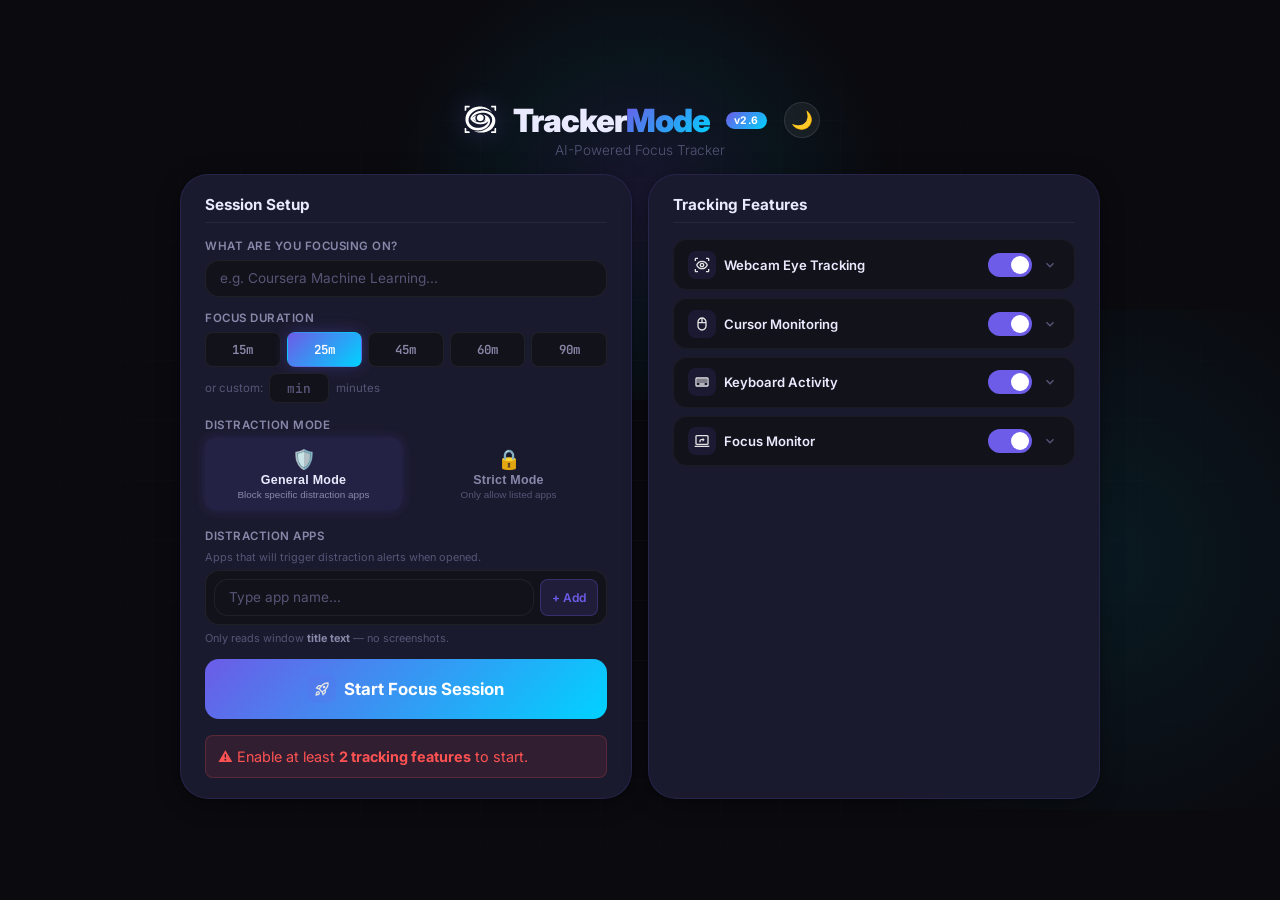
==== commit 5971c747: "Refactor code structure for improved readability and maintainability" ====
--- a/static/index.html
+++ b/static/index.html
@@ -5,7 +5,7 @@
     <meta charset="UTF-8">
     <meta name="viewport" content="width=device-width, initial-scale=1.0">
     <meta name="description"
-        content="TrackerMode v2.2 — AI-powered focus tracker with eye tracking, screen monitoring, and AI analysis">
+        content="TrackerMode v2.6 — AI-powered focus tracker with eye tracking, screen monitoring, and AI analysis">
     <link rel="icon" type="image/png" href="/static/icon/logo.svg">
     <title>TrackerMode — Focus Tracker</title>
     <link rel="preconnect" href="https://fonts.googleapis.com">
@@ -13,7 +13,7 @@
     <link
         href="https://fonts.googleapis.com/css2?family=Inter:wght@300;400;500;600;700;800;900&family=JetBrains+Mono:wght@400;500;600&display=swap"
         rel="stylesheet">
-    <link rel="stylesheet" href="/static/css/style.css?v=2.2">
+    <link rel="stylesheet" href="/static/css/style.css?v=2.6">
 </head>
 
 <body>
@@ -30,7 +30,7 @@
                     <img src="/static/icon/logo.svg" alt="TrackerMode" width="44" height="32"
                         style="object-fit: contain; filter: drop-shadow(0 0 12px rgba(108, 92, 231, 0.4));">
                     <h1 class="splash-title">Tracker<span class="gradient-text">Mode</span></h1>
-                    <span class="version-badge">v2.5</span>
+                    <span class="version-badge">v2.6</span>
                     <button id="btn-theme-toggle" class="btn-theme-toggle" title="Toggle Light/Dark Theme">
                         <span class="theme-icon-dark">🌙</span>
                         <span class="theme-icon-light">☀️</span>
@@ -70,8 +70,27 @@
                             </div>
                         </div>
 
+                        <!-- Distraction Mode Selector -->
                         <div class="setup-field">
-                            <label>Distraction Apps</label>
+                            <label>Distraction Mode</label>
+                            <div class="mode-selector">
+                                <button class="mode-btn active" id="btn-mode-general" data-mode="general">
+                                    <span class="mode-icon">🛡️</span>
+                                    <span class="mode-label">General Mode</span>
+                                    <span class="mode-desc">Block specific distraction apps</span>
+                                </button>
+                                <button class="mode-btn" id="btn-mode-strict" data-mode="strict">
+                                    <span class="mode-icon">🔒</span>
+                                    <span class="mode-label">Strict Mode</span>
+                                    <span class="mode-desc">Only allow listed apps</span>
+                                </button>
+                            </div>
+                        </div>
+
+                        <div class="setup-field" id="app-list-field">
+                            <label id="app-list-label">Distraction Apps</label>
+                            <p class="setup-field-hint" id="app-list-hint-top" style="margin-bottom:6px;">Apps that will
+                                trigger distraction alerts when opened.</p>
                             <div class="tag-input-container">
                                 <div class="tag-list" id="distraction-tags"></div>
                                 <div class="tag-input-row">
@@ -82,6 +101,7 @@
                             </div>
                             <!-- Hidden field for backend compatibility -->
                             <input type="hidden" id="custom-distractions">
+                            <input type="hidden" id="distraction-mode" value="general">
                             <p class="setup-field-hint">Only reads window <strong>title text</strong> — no screenshots.
                             </p>
                         </div>
@@ -183,13 +203,13 @@
                             </div>
                         </div>
 
-                        <!-- Active Window Monitor -->
+                        <!-- Active Window / Tab Focus Monitor -->
                         <div class="feature-card" data-expandable>
                             <div class="feature-card-header">
                                 <div class="feature-card-icon">
                                     <img src="/static/icon/screen.svg" alt="Screen" width="18" height="18">
                                 </div>
-                                <div class="feature-card-title">Window Monitor</div>
+                                <div class="feature-card-title" id="feature-window-title">Focus Monitor</div>
                                 <label class="toggle-switch">
                                     <input type="checkbox" id="toggle-window" checked>
                                     <span class="toggle-slider"></span>
@@ -202,12 +222,14 @@
                                 </button>
                             </div>
                             <div class="feature-card-body">
-                                <p class="feature-card-desc">Flags distractions (WhatsApp, TikTok, etc.) and asks:
-                                    <em>"Is this for studying?"</em>
+                                <p class="feature-card-desc" id="feature-window-desc">
+                                    <strong>Desktop:</strong> Flags distractions (WhatsApp, TikTok, etc.) via window
+                                    title.<br>
+                                    <strong>Web:</strong> Detects when you switch tabs or leave the browser window.
                                 </p>
                                 <div class="feature-card-badge privacy-badge">
                                     <span class="badge-icon">🔒</span>
-                                    <span>Reads <strong>title bar text</strong> only. <strong>No screen
+                                    <span>Desktop: title bar only. Web: tab visibility only. <strong>No screen
                                             capture.</strong></span>
                                 </div>
                             </div>
@@ -334,6 +356,15 @@
                             <video id="webcam-video" autoplay playsinline muted></video>
                             <canvas id="webcam-canvas" style="display:none;"></canvas>
                             <div class="feed-label">WEBCAM</div>
+                            <button class="webcam-resize-btn" id="btn-webcam-resize" title="Expand webcam">
+                                <svg width="14" height="14" viewBox="0 0 24 24" fill="none" stroke="currentColor"
+                                    stroke-width="2.5">
+                                    <polyline points="15 3 21 3 21 9" />
+                                    <polyline points="9 21 3 21 3 15" />
+                                    <line x1="21" y1="3" x2="14" y2="10" />
+                                    <line x1="3" y1="21" x2="10" y2="14" />
+                                </svg>
+                            </button>
                         </div>
                         <div class="feed-panel app-monitor" id="app-monitor">
                             <div class="app-monitor-bg" id="app-monitor-bg"></div>
@@ -512,6 +543,20 @@
             <div class="video-prompt-actions">
                 <button id="btn-video-yes" class="btn-video-yes">Yes, I am watching</button>
                 <button id="btn-video-no" class="btn-video-no">No, I should be working</button>
+            </div>
+        </div>
+    </div>
+
+    <!-- ===== WRITING/WATCHING ACTIVITY PROMPT (every 5 min) ===== -->
+    <div id="activity-prompt" class="video-prompt hidden">
+        <div class="video-prompt-content">
+            <div class="video-prompt-icon">📝</div>
+            <h3>What are you doing?</h3>
+            <p class="video-prompt-msg">We noticed you're on a document/reading app. Are you writing or
+                watching/reading?</p>
+            <div class="video-prompt-actions">
+                <button id="btn-activity-writing" class="btn-video-yes">✍️ Writing / Typing</button>
+                <button id="btn-activity-watching" class="btn-video-no">👀 Watching / Reading</button>
             </div>
         </div>
     </div>
@@ -660,13 +705,17 @@
         </div>
     </div>
 
-    <script src="/static/js/tracker.js?v=2.4"></script>
-    <script src="/static/js/webcam.js?v=2.4"></script>
-    <script src="/static/js/quiz.js?v=2.4"></script>
-    <script src="/static/js/session.js?v=2.4"></script>
-    <script src="/static/js/dashboard.js?v=2.4"></script>
-    <script src="/static/js/pip.js?v=2.4"></script>
-    <script src="/static/js/main.js?v=2.4"></script>
+    <script src="/static/js/tracker.js?v=2.6"></script>
+    <script src="/static/js/webcam.js?v=2.6"></script>
+    <script src="/static/js/quiz.js?v=2.6"></script>
+    <script src="/static/js/session.js?v=2.6"></script>
+    <script src="/static/js/dashboard.js?v=2.6"></script>
+    <script src="/static/js/pip.js?v=2.6"></script>
+    <script src="/static/js/alerts.js?v=2.6"></script>
+    <script src="/static/js/distraction.js?v=2.6"></script>
+    <script src="/static/js/breaks.js?v=2.6"></script>
+    <script src="/static/js/ui.js?v=2.6"></script>
+    <script src="/static/js/main.js?v=2.6"></script>
 </body>
 
 </html>
--- a/static/css/style.css
+++ b/static/css/style.css
@@ -458,6 +458,67 @@
     color: #FF5252;
 }
 
+/* ===== Mode Selector (v2.6) ===== */
+.mode-selector {
+    display: flex;
+    gap: 0.5rem;
+    margin-bottom: 0.3rem;
+}
+
+.mode-btn {
+    flex: 1;
+    display: flex;
+    flex-direction: column;
+    align-items: center;
+    gap: 0.15rem;
+    padding: 0.6rem 0.5rem;
+    background: var(--card-bg);
+    border: 1.5px solid var(--border-color);
+    border-radius: 10px;
+    cursor: pointer;
+    transition: all 0.2s ease;
+    color: var(--text-secondary);
+}
+
+.mode-btn:hover {
+    border-color: var(--accent-primary);
+    background: rgba(108, 92, 231, 0.05);
+}
+
+.mode-btn.active {
+    border-color: var(--accent-primary);
+    background: rgba(108, 92, 231, 0.12);
+    color: var(--text-primary);
+    box-shadow: 0 0 12px rgba(108, 92, 231, 0.2);
+}
+
+.mode-icon {
+    font-size: 1.2rem;
+}
+
+.mode-label {
+    font-size: 0.78rem;
+    font-weight: 700;
+    letter-spacing: 0.02em;
+}
+
+.mode-desc {
+    font-size: 0.62rem;
+    color: var(--text-muted);
+    text-align: center;
+}
+
+.mode-btn.active .mode-desc {
+    color: var(--text-secondary);
+}
+
+/* Allowed tag variant (green for strict mode) */
+.motivation-app-tag.allowed {
+    background: rgba(0, 230, 118, 0.1);
+    border: 1px solid rgba(0, 230, 118, 0.2);
+    color: var(--success-color, #00E676);
+}
+
 .tag-input-row {
     display: flex;
     gap: 0.35rem;
@@ -1263,6 +1324,65 @@
 .feed-panel.webcam-feed video {
     transform: scaleX(-1);
 }
+
+/* --- Webcam Resize Button --- */
+.webcam-resize-btn {
+    position: absolute;
+    top: 8px;
+    right: 8px;
+    z-index: 5;
+    width: 30px;
+    height: 30px;
+    display: flex;
+    align-items: center;
+    justify-content: center;
+    background: rgba(0, 0, 0, 0.55);
+    border: 1px solid rgba(255, 255, 255, 0.15);
+    border-radius: 6px;
+    color: #fff;
+    cursor: pointer;
+    opacity: 0;
+    transition: opacity 0.2s, background 0.2s;
+    backdrop-filter: blur(4px);
+}
+
+.feed-panel.webcam-feed:hover .webcam-resize-btn {
+    opacity: 1;
+}
+
+.webcam-resize-btn:hover {
+    background: rgba(108, 92, 231, 0.7);
+}
+
+/* --- Webcam Expanded State --- */
+.feed-panel.webcam-feed.expanded {
+    position: fixed;
+    top: 50%;
+    left: 50%;
+    transform: translate(-50%, -50%);
+    width: 640px;
+    max-width: 90vw;
+    height: auto;
+    aspect-ratio: 4 / 3;
+    z-index: 1000;
+    border-color: rgba(108, 92, 231, 0.6);
+    box-shadow: 0 0 60px rgba(108, 92, 231, 0.3), 0 0 0 9999px rgba(0, 0, 0, 0.6);
+    border-radius: var(--radius-lg);
+}
+
+.feed-panel.webcam-feed.expanded video {
+    transform: scaleX(-1);
+}
+
+.feed-panel.webcam-feed.expanded .webcam-resize-btn {
+    opacity: 1;
+}
+
+.feed-panel.webcam-feed.expanded .feed-label {
+    font-size: 0.82rem;
+    padding: 5px 14px;
+}
+
 
 .feed-panel.screen-feed video {
     display: none;
